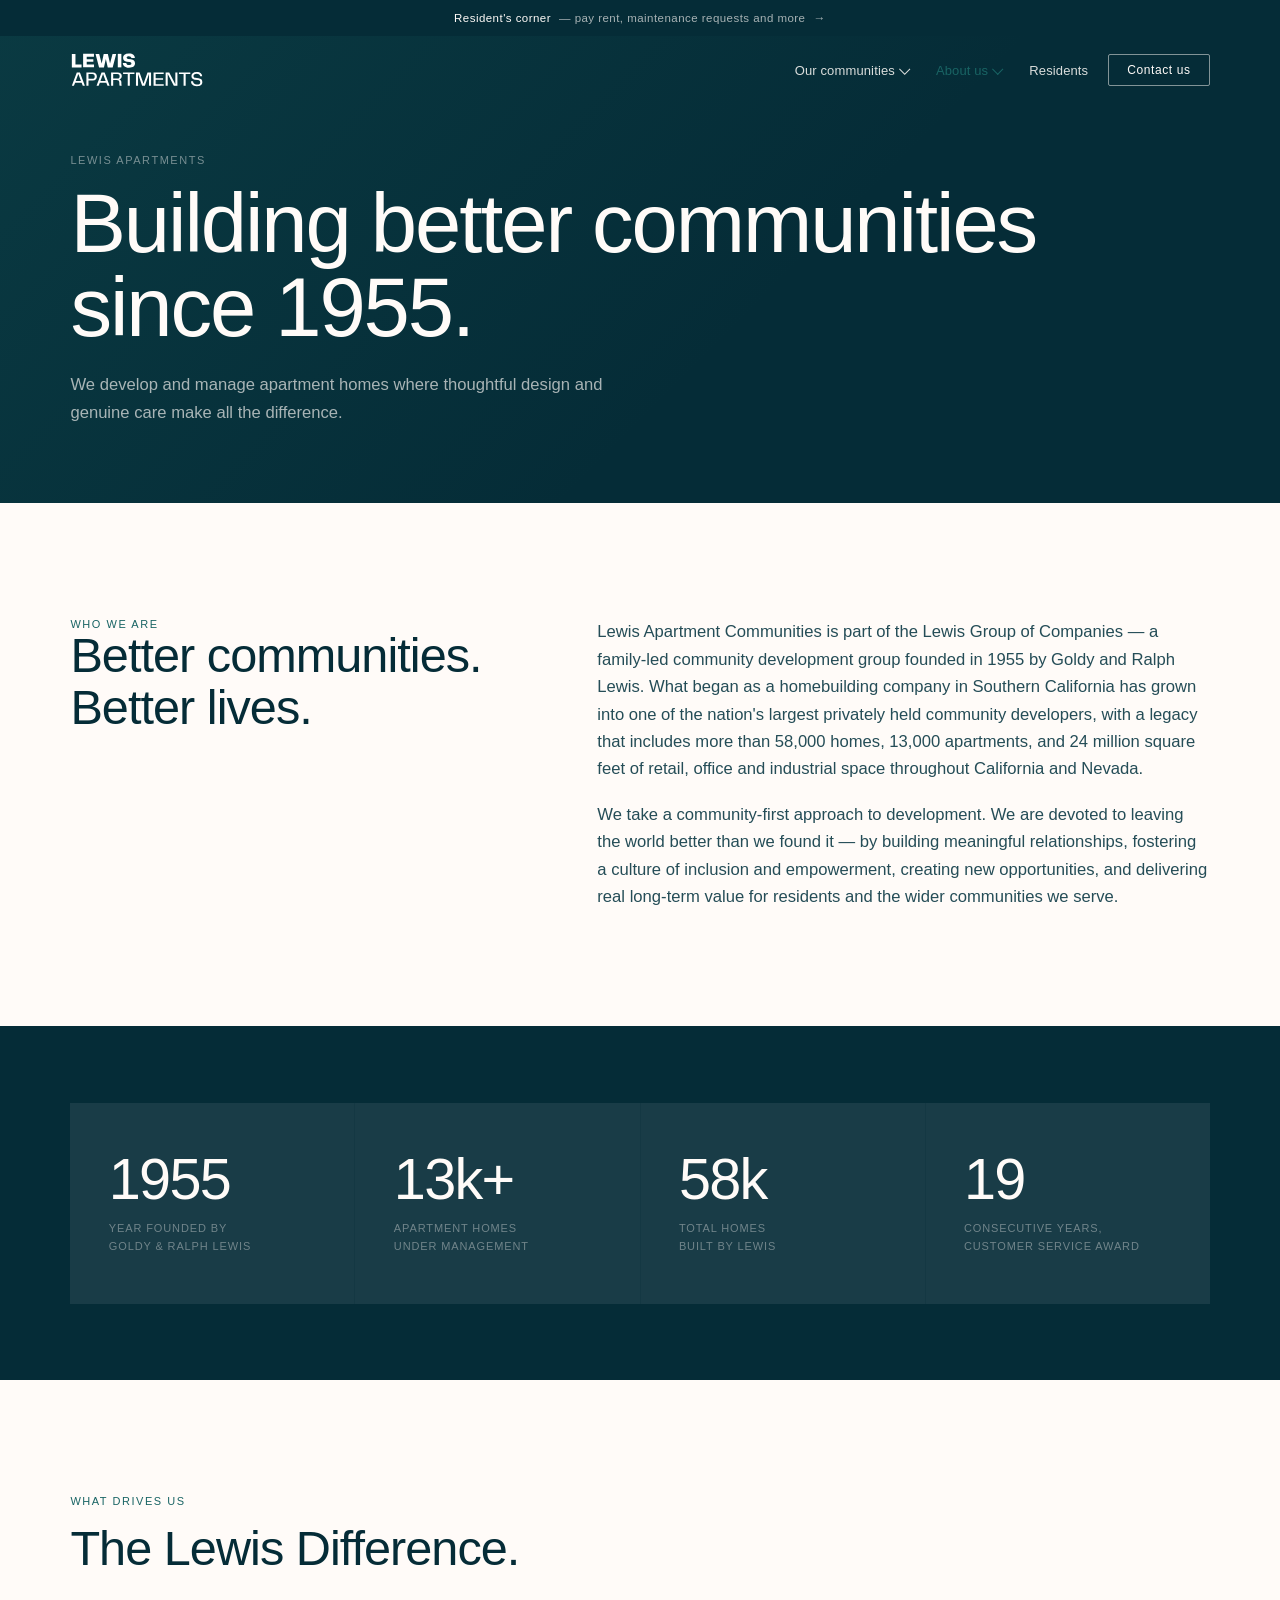
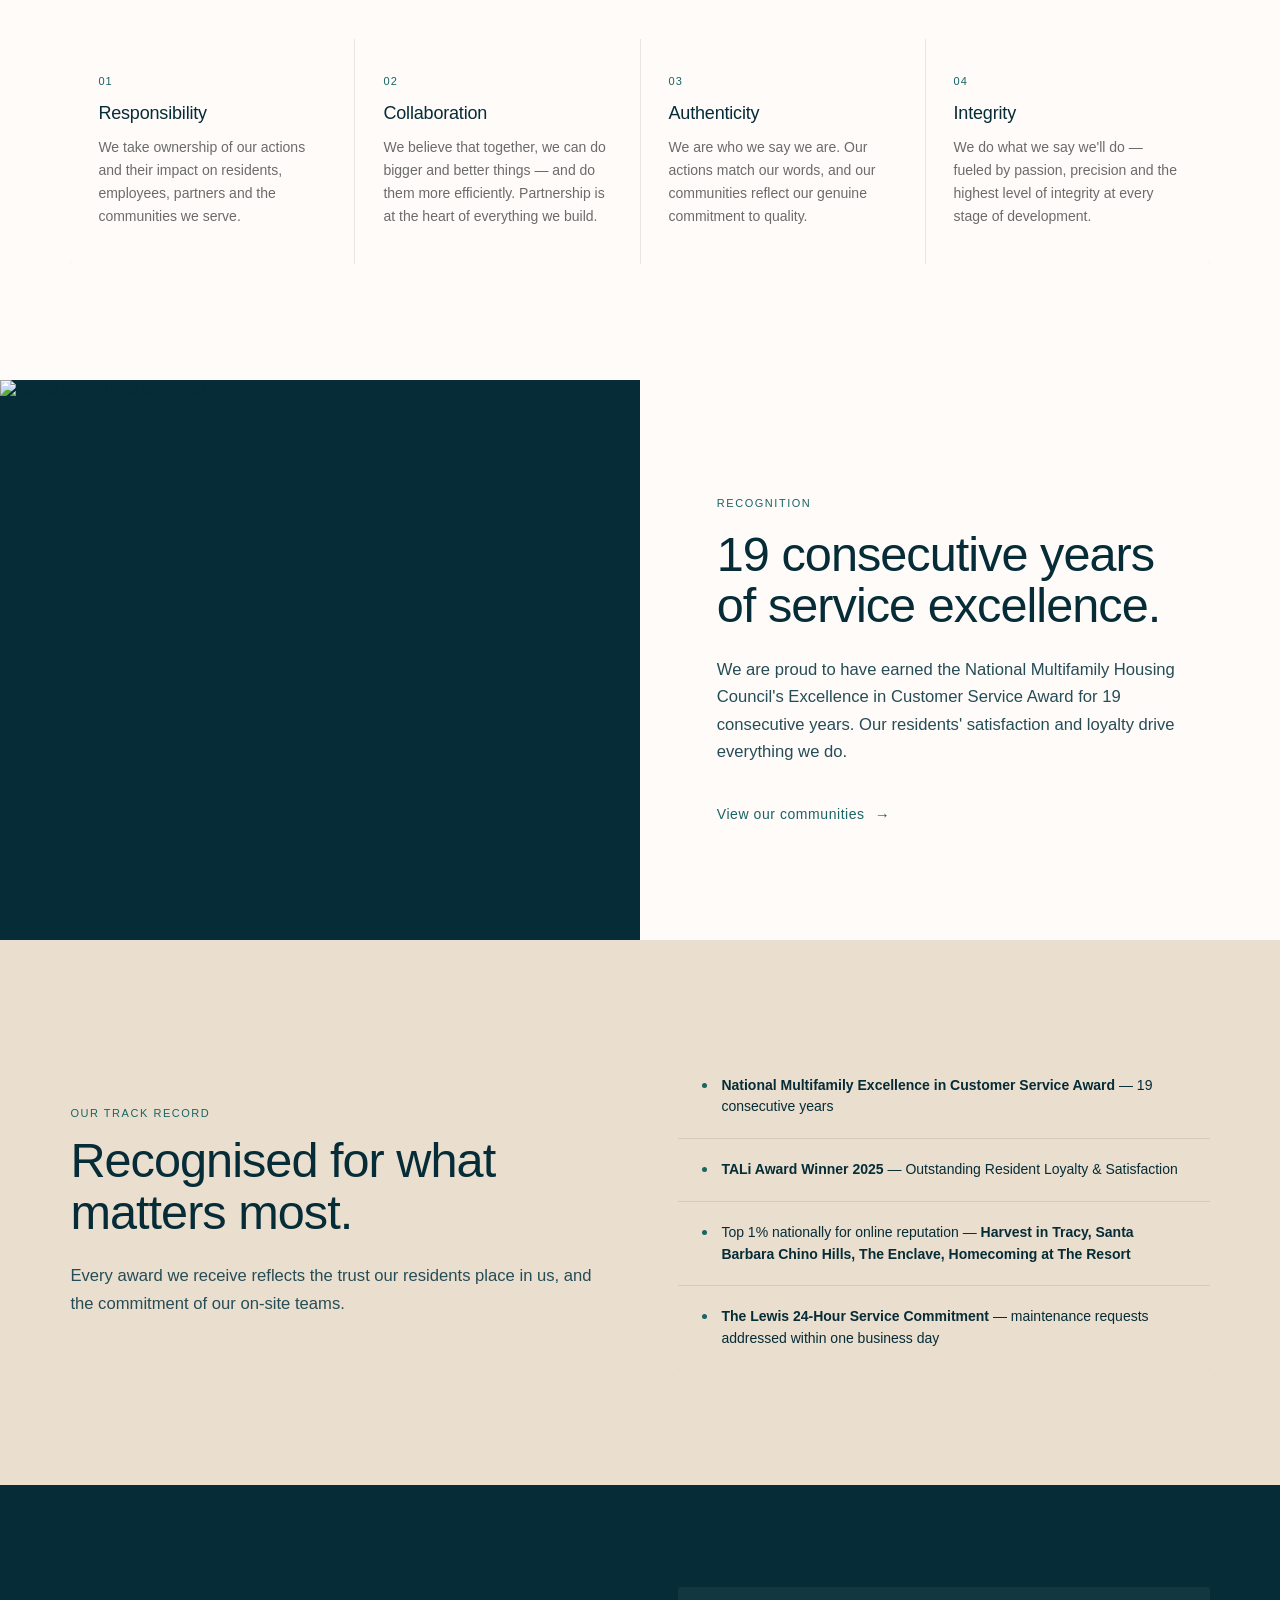
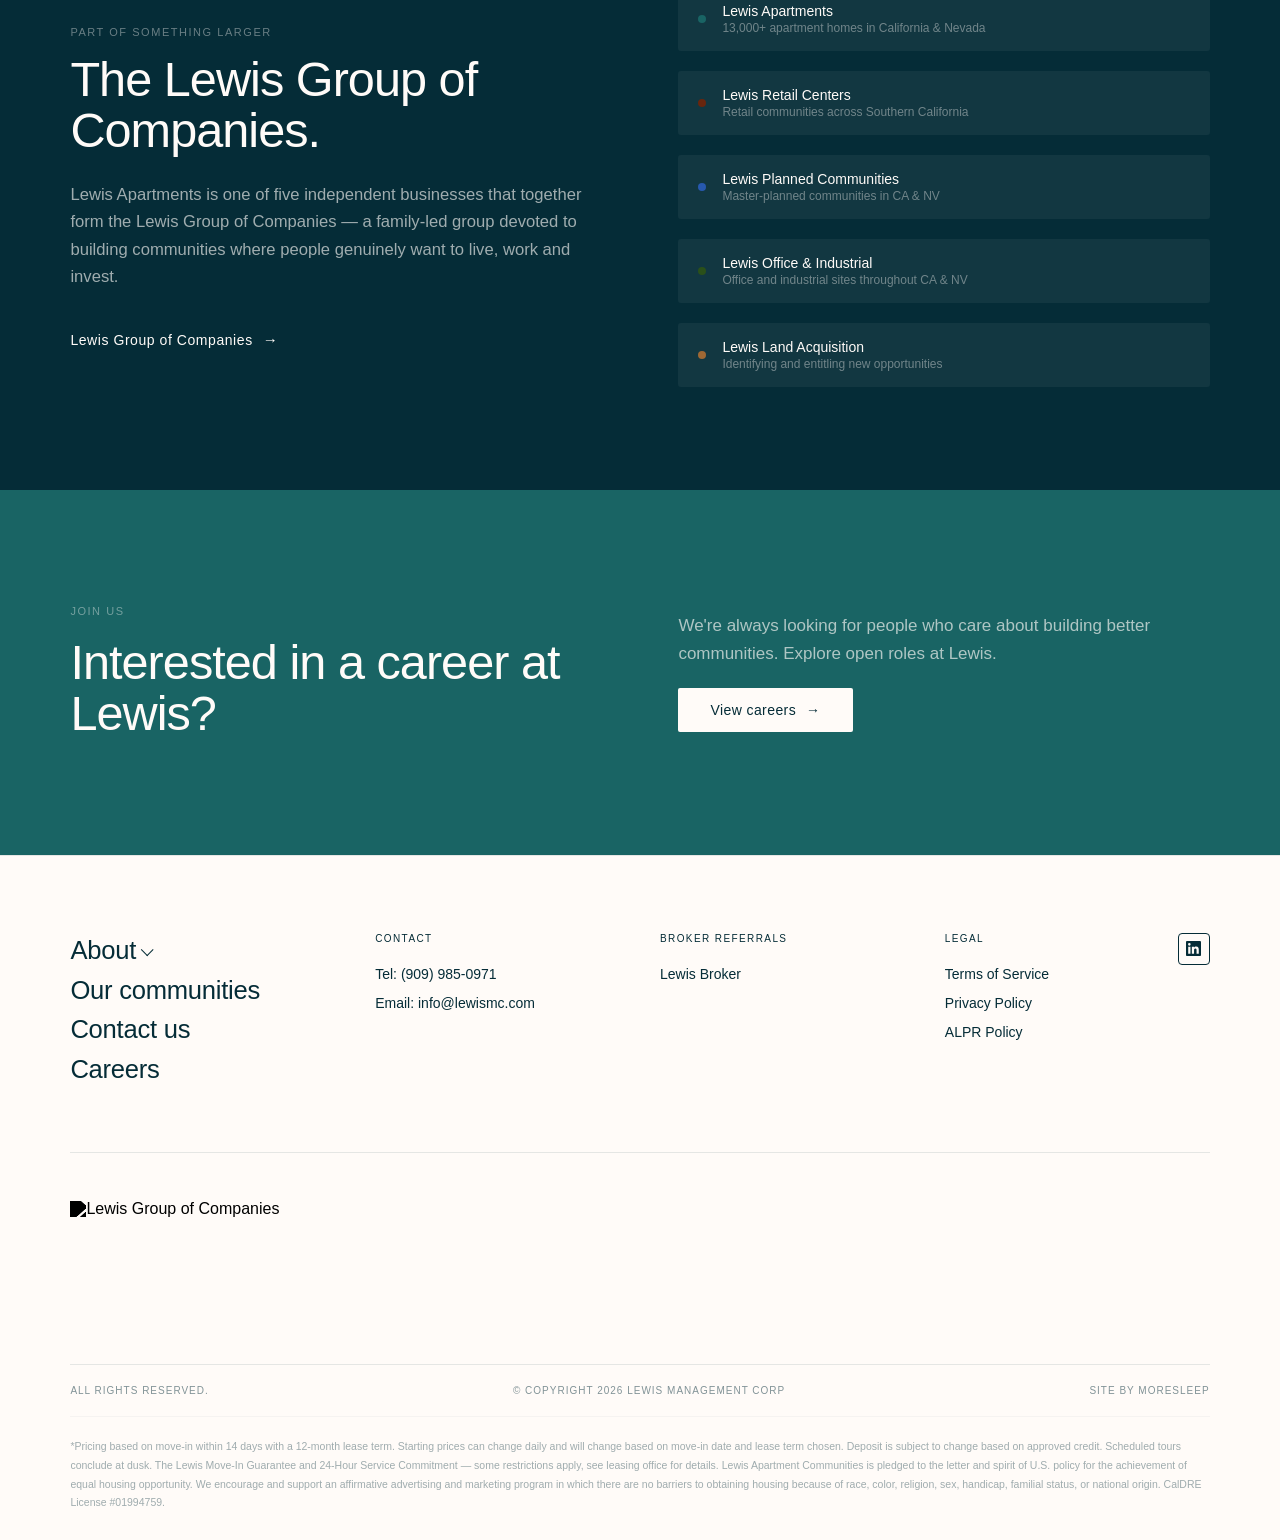
==== about-us/index.html @ ca68e797 "feat: About Us page" ====
<!DOCTYPE html>
<html lang="en" data-root="/">
<head>
<meta charset="UTF-8">
<meta name="viewport" content="width=device-width, initial-scale=1.0">
<title>About Us — Lewis Apartments</title>
<meta name="description" content="Lewis Apartment Communities has been developing and managing high-quality apartment homes since 1955. Learn about our history, values and commitment to residents.">
<link rel="stylesheet" href="/includes/shared.css">
<style>
.page-hero {
  background: var(--blue);
  padding: clamp(100px,12vw,160px) 0 clamp(48px,6vw,80px);
  position: relative; overflow: hidden;
}
.page-hero::after {
  content:''; position:absolute; inset:0;
  background: linear-gradient(135deg, var(--teal) 0%, transparent 60%);
  opacity:.25; pointer-events:none;
}
.page-hero-inner { position:relative; z-index:1; }
.page-hero .t-eyebrow { color:rgba(255,251,248,.45); margin-bottom:16px; }
.page-hero .t-h1 { color:var(--cream); margin-bottom:20px; }
.page-hero .t-body { color:rgba(255,251,248,.65); max-width:560px; }

/* Intro */
.intro-section { background:var(--cream); }
.intro-grid { display:grid; grid-template-columns:5fr 7fr; gap:clamp(48px,7vw,120px); align-items:start; }
.intro-left .t-eyebrow { margin-bottom:16px; }
.intro-left .t-h2 { }
.intro-right .t-body { margin-bottom:32px; }

/* Stats */
.stats-wrap { background:var(--blue); padding:clamp(48px,6vw,80px) 0; }
.stats-grid { display:grid; grid-template-columns:repeat(4,1fr); gap:1px; background:rgba(255,251,248,.06); }
.stat { background:rgba(255,251,248,.02); padding:clamp(28px,4vw,48px) clamp(20px,3vw,40px); }
.stat-n { font-size:clamp(40px,4.5vw,64px); font-weight:500; letter-spacing:-0.03em; color:var(--cream); line-height:1; margin-bottom:12px; }
.stat-l { font-size:11px; font-weight:400; letter-spacing:.08em; text-transform:uppercase; color:rgba(255,251,248,.38); line-height:1.6; }

/* Values */
.values-section { background:var(--cream); }
.values-head .t-eyebrow { margin-bottom:16px; }
.values-head .t-h2 { margin-bottom:clamp(40px,5vw,64px); }
.values-grid { display:grid; grid-template-columns:repeat(4,1fr); gap:1px; background:var(--border); border-radius:3px; overflow:hidden; }
.value-item { background:var(--cream); padding:36px 28px; }
.value-num { font-size:11px; font-weight:500; letter-spacing:.1em; color:var(--teal); margin-bottom:16px; }
.value-name { font-size:18px; font-weight:500; letter-spacing:-.01em; margin-bottom:12px; }
.value-desc { font-size:14px; font-weight:400; color:var(--gray); line-height:1.65; }

/* Split — The Lewis Difference */
.split { display:grid; grid-template-columns:1fr 1fr; min-height:560px; }
.split-img { position:relative; overflow:hidden; background:var(--blue); }
.split-img img { width:100%;height:100%;object-fit:cover; }
.split-content { display:flex; flex-direction:column; justify-content:center; padding:clamp(48px,6vw,100px); }
.split-content .t-eyebrow { margin-bottom:20px; }
.split-content .t-h2 { margin-bottom:24px; }
.split-content .t-body { margin-bottom:40px; }

/* Awards */
.awards-section { background:var(--warm); }
.awards-inner { display:grid; grid-template-columns:1fr 1fr; gap:clamp(40px,6vw,100px); align-items:center; }
.awards-left .t-eyebrow { margin-bottom:16px; }
.awards-left .t-h2 { margin-bottom:24px; }
.award-list { display:flex; flex-direction:column; gap:1px; background:rgba(5,44,55,.1); border-radius:3px; overflow:hidden; }
.award-row { background:var(--warm); padding:20px 24px; display:flex; align-items:flex-start; gap:14px; }
.award-dot { width:5px;height:5px;border-radius:50%;background:var(--teal);flex-shrink:0;margin-top:8px; }
.award-text { font-size:14px;color:var(--blue);line-height:1.55; }
.award-text strong { font-weight:600; }

/* Team / parent */
.parent-section { background:var(--blue); padding:clamp(64px,8vw,120px) 0; }
.parent-inner { display:grid; grid-template-columns:1fr 1fr; gap:clamp(40px,6vw,80px); align-items:center; }
.parent-inner .t-eyebrow { color:rgba(255,251,248,.4); margin-bottom:16px; }
.parent-inner .t-h2 { color:var(--cream); margin-bottom:24px; }
.parent-inner .t-body { color:rgba(255,251,248,.62); margin-bottom:40px; }
.parent-logos { display:flex; flex-direction:column; gap:20px; }
.parent-logo-item { display:flex; align-items:center; gap:16px; padding:16px 20px; background:rgba(255,251,248,.05); border-radius:3px; }
.parent-logo-dot { width:8px;height:8px;border-radius:50%;flex-shrink:0; }
.parent-logo-name { font-size:14px;font-weight:500;color:var(--cream); }
.parent-logo-desc { font-size:12px;color:rgba(255,251,248,.4);margin-top:2px; }

@media(max-width:1024px){
  .intro-grid,.awards-inner,.parent-inner { grid-template-columns:1fr; }
  .split { grid-template-columns:1fr; }
  .split-img { min-height:360px; order:-1; }
  .stats-grid { grid-template-columns:1fr 1fr; }
  .values-grid { grid-template-columns:1fr 1fr; }
}
@media(max-width:640px){
  .values-grid { grid-template-columns:1fr; }
  .stats-grid { grid-template-columns:1fr 1fr; }
}
</style>
</head>
<body>
<div id="nav-include"></div>

<!-- PAGE HERO -->
<section class="page-hero" aria-labelledby="about-h">
  <div class="wrap page-hero-inner">
    <p class="t-eyebrow">Lewis Apartments</p>
    <h1 class="t-h1" id="about-h">Building better communities since 1955.</h1>
    <p class="t-body">We develop and manage apartment homes where thoughtful design and genuine care make all the difference.</p>
  </div>
</section>

<!-- INTRO -->
<section class="section intro-section" aria-labelledby="intro-h">
  <div class="wrap">
    <div class="intro-grid">
      <div>
        <p class="t-eyebrow">Who we are</p>
        <h2 class="t-h2" id="intro-h">Better communities.<br>Better lives.</h2>
      </div>
      <div>
        <p class="t-body">Lewis Apartment Communities is part of the Lewis Group of Companies — a family-led community development group founded in 1955 by Goldy and Ralph Lewis. What began as a homebuilding company in Southern California has grown into one of the nation's largest privately held community developers, with a legacy that includes more than 58,000 homes, 13,000 apartments, and 24 million square feet of retail, office and industrial space throughout California and Nevada.</p>
        <br>
        <p class="t-body">We take a community-first approach to development. We are devoted to leaving the world better than we found it — by building meaningful relationships, fostering a culture of inclusion and empowerment, creating new opportunities, and delivering real long-term value for residents and the wider communities we serve.</p>
      </div>
    </div>
  </div>
</section>

<!-- STATS -->
<div class="stats-wrap" aria-label="Lewis by the numbers">
  <div class="wrap">
    <div class="stats-grid">
      <div class="stat"><div class="stat-n">1955</div><div class="stat-l">Year founded by<br>Goldy &amp; Ralph Lewis</div></div>
      <div class="stat"><div class="stat-n">13k+</div><div class="stat-l">Apartment homes<br>under management</div></div>
      <div class="stat"><div class="stat-n">58k</div><div class="stat-l">Total homes<br>built by Lewis</div></div>
      <div class="stat"><div class="stat-n">19</div><div class="stat-l">Consecutive years,<br>Customer Service Award</div></div>
    </div>
  </div>
</div>

<!-- VALUES -->
<section class="section values-section" aria-labelledby="values-h">
  <div class="wrap">
    <div class="values-head">
      <p class="t-eyebrow">What drives us</p>
      <h2 class="t-h2" id="values-h">The Lewis Difference.</h2>
    </div>
    <div class="values-grid">
      <div class="value-item">
        <div class="value-num">01</div>
        <div class="value-name">Responsibility</div>
        <div class="value-desc">We take ownership of our actions and their impact on residents, employees, partners and the communities we serve.</div>
      </div>
      <div class="value-item">
        <div class="value-num">02</div>
        <div class="value-name">Collaboration</div>
        <div class="value-desc">We believe that together, we can do bigger and better things — and do them more efficiently. Partnership is at the heart of everything we build.</div>
      </div>
      <div class="value-item">
        <div class="value-num">03</div>
        <div class="value-name">Authenticity</div>
        <div class="value-desc">We are who we say we are. Our actions match our words, and our communities reflect our genuine commitment to quality.</div>
      </div>
      <div class="value-item">
        <div class="value-num">04</div>
        <div class="value-name">Integrity</div>
        <div class="value-desc">We do what we say we'll do — fueled by passion, precision and the highest level of integrity at every stage of development.</div>
      </div>
    </div>
  </div>
</section>

<!-- SPLIT — Recognition -->
<section class="split" aria-labelledby="recog-h">
  <div class="split-img">
    <img src="https://lewisgroupofcompanies.com/wp-content/uploads/2023/08/Lewis_Jamboree_EntryGate_0114-11x8_edit-1-2048x1365.jpg"
         alt="Lewis community entrance" loading="lazy">
  </div>
  <div class="split-content" style="background:var(--cream);">
    <p class="t-eyebrow">Recognition</p>
    <h2 class="t-h2" id="recog-h">19 consecutive years of service excellence.</h2>
    <p class="t-body">We are proud to have earned the National Multifamily Housing Council's Excellence in Customer Service Award for 19 consecutive years. Our residents' satisfaction and loyalty drive everything we do.</p>
    <a href="/our-communities/" class="cta-link cta-link-teal">View our communities</a>
  </div>
</section>

<!-- AWARDS -->
<section class="section awards-section" aria-labelledby="awards-h">
  <div class="wrap">
    <div class="awards-inner">
      <div class="awards-left">
        <p class="t-eyebrow">Our track record</p>
        <h2 class="t-h2" id="awards-h">Recognised for what matters most.</h2>
        <p class="t-body">Every award we receive reflects the trust our residents place in us, and the commitment of our on-site teams.</p>
      </div>
      <div class="award-list">
        <div class="award-row"><span class="award-dot"></span><span class="award-text"><strong>National Multifamily Excellence in Customer Service Award</strong> — 19 consecutive years</span></div>
        <div class="award-row"><span class="award-dot"></span><span class="award-text"><strong>TALi Award Winner 2025</strong> — Outstanding Resident Loyalty &amp; Satisfaction</span></div>
        <div class="award-row"><span class="award-dot"></span><span class="award-text">Top 1% nationally for online reputation — <strong>Harvest in Tracy, Santa Barbara Chino Hills, The Enclave, Homecoming at The Resort</strong></span></div>
        <div class="award-row"><span class="award-dot"></span><span class="award-text"><strong>The Lewis 24-Hour Service Commitment</strong> — maintenance requests addressed within one business day</span></div>
      </div>
    </div>
  </div>
</section>

<!-- PARENT COMPANY -->
<section class="parent-section" aria-labelledby="parent-h">
  <div class="wrap">
    <div class="parent-inner">
      <div>
        <p class="t-eyebrow">Part of something larger</p>
        <h2 class="t-h2" id="parent-h">The Lewis Group of Companies.</h2>
        <p class="t-body">Lewis Apartments is one of five independent businesses that together form the Lewis Group of Companies — a family-led group devoted to building communities where people genuinely want to live, work and invest.</p>
        <a href="https://lewisgroupofcompanies.com" target="_blank" rel="noopener" class="cta-link cta-link-cream">Lewis Group of Companies</a>
      </div>
      <div class="parent-logos">
        <div class="parent-logo-item">
          <div class="parent-logo-dot" style="background:#196464;"></div>
          <div><div class="parent-logo-name">Lewis Apartments</div><div class="parent-logo-desc">13,000+ apartment homes in California &amp; Nevada</div></div>
        </div>
        <div class="parent-logo-item">
          <div class="parent-logo-dot" style="background:#68260E;"></div>
          <div><div class="parent-logo-name">Lewis Retail Centers</div><div class="parent-logo-desc">Retail communities across Southern California</div></div>
        </div>
        <div class="parent-logo-item">
          <div class="parent-logo-dot" style="background:#2759AE;"></div>
          <div><div class="parent-logo-name">Lewis Planned Communities</div><div class="parent-logo-desc">Master-planned communities in CA &amp; NV</div></div>
        </div>
        <div class="parent-logo-item">
          <div class="parent-logo-dot" style="background:#2A501A;"></div>
          <div><div class="parent-logo-name">Lewis Office &amp; Industrial</div><div class="parent-logo-desc">Office and industrial sites throughout CA &amp; NV</div></div>
        </div>
        <div class="parent-logo-item">
          <div class="parent-logo-dot" style="background:#9E6834;"></div>
          <div><div class="parent-logo-name">Lewis Land Acquisition</div><div class="parent-logo-desc">Identifying and entitling new opportunities</div></div>
        </div>
      </div>
    </div>
  </div>
</section>

<!-- CTA -->
<section class="section" style="background:var(--teal);">
  <div class="wrap">
    <div style="display:grid;grid-template-columns:1fr 1fr;gap:clamp(40px,6vw,96px);align-items:center;">
      <div>
        <p class="t-eyebrow" style="color:rgba(255,251,248,.4);margin-bottom:20px;">Join us</p>
        <h2 class="t-h2" style="color:var(--cream);">Interested in a career at Lewis?</h2>
      </div>
      <div style="display:flex;flex-direction:column;align-items:flex-start;gap:20px;">
        <p style="font-size:17px;font-weight:400;color:rgba(255,251,248,.65);line-height:1.65;">We're always looking for people who care about building better communities. Explore open roles at Lewis.</p>
        <a href="https://lewiscareers.com" target="_blank" rel="noopener" class="btn btn-cream">View careers</a>
      </div>
    </div>
  </div>
</section>

<div id="footer-include"></div>
<script src="/js/includes.js"></script>
</body>
</html>
---- includes/shared.css ----
/* ─── FONTS — self-hosted Haffer SQ ──────────────────── */
@font-face {
  font-family: 'Haffer SQ';
  src: url('./fonts/HafferSQ-Regular.woff2') format('woff2');
  font-weight: 400;
  font-style: normal;
  font-display: swap;
}
@font-face {
  font-family: 'Haffer SQ';
  src: url('./fonts/HafferSQ-Medium.woff2') format('woff2');
  font-weight: 500;
  font-style: normal;
  font-display: swap;
}
@font-face {
  font-family: 'Haffer SQ';
  src: url('./fonts/HafferSQ-SemiBold.woff2') format('woff2');
  font-weight: 600;
  font-style: normal;
  font-display: swap;
}

/* ─── TOKENS ──────────────────────────────────────────── */
:root {
  --cream:    #FFFBF8;
  --blue:     #052C37;
  --teal:     #196464;
  --teal-mid: #254D57;
  --warm:     #EADECE;
  --gray:     #6B6B6B;
  --border:   rgba(5,44,55,0.1);
  --ff:       'Haffer SQ', sans-serif;
  --max:      1280px;
  --pad:      clamp(28px, 5.5vw, 88px);
}

/* ─── RESET ───────────────────────────────────────────── */
*, *::before, *::after { box-sizing: border-box; margin: 0; padding: 0; }
html { scroll-behavior: smooth; }
body {
  font-family: var(--ff);
  background: var(--cream);
  color: var(--blue);
  -webkit-font-smoothing: antialiased;
  text-rendering: optimizeLegibility;
}
img { display: block; max-width: 100%; }
a { text-decoration: none; color: inherit; }
button { font-family: var(--ff); cursor: pointer; border: none; background: none; }

/* ─── TYPE SCALE ──────────────────────────────────────── */
.t-eyebrow {
  font-size: 11px;
  font-weight: 500;
  letter-spacing: .14em;
  text-transform: uppercase;
  color: var(--teal);
}
.t-eyebrow-cream { color: rgba(255,251,248,.45); }

.t-h1 {
  font-size: clamp(44px, 6.5vw, 92px);
  font-weight: 500;
  line-height: 1.02;
  letter-spacing: -0.025em;
}
.t-h2 {
  font-size: clamp(30px, 3.8vw, 56px);
  font-weight: 500;
  line-height: 1.06;
  letter-spacing: -0.02em;
}
.t-h3 {
  font-size: clamp(18px, 1.8vw, 26px);
  font-weight: 500;
  line-height: 1.18;
  letter-spacing: -0.01em;
}
.t-body {
  font-size: clamp(16px, 1.3vw, 19px);
  font-weight: 400;
  line-height: 1.65;
  color: var(--teal-mid);
}
.t-body-sm {
  font-size: 14px;
  font-weight: 400;
  line-height: 1.6;
  color: var(--gray);
}

/* ─── LAYOUT ──────────────────────────────────────────── */
.wrap { max-width: var(--max); margin: 0 auto; padding: 0 var(--pad); }
.section { padding: clamp(72px, 9vw, 140px) 0; }

/* ─── CTAs ────────────────────────────────────────────── */
.cta-link {
  display: inline-flex;
  align-items: center;
  gap: 10px;
  font-size: 14px;
  font-weight: 500;
  letter-spacing: .04em;
  transition: gap .2s;
}
.cta-link::after { content: '→'; font-size: 15px; }
.cta-link:hover { gap: 16px; }
.cta-link-dark  { color: var(--blue); }
.cta-link-teal  { color: var(--teal); }
.cta-link-cream { color: var(--cream); }

.btn {
  display: inline-flex;
  align-items: center;
  gap: 10px;
  padding: 14px 32px;
  font-family: var(--ff);
  font-size: 14px;
  font-weight: 500;
  letter-spacing: .03em;
  border-radius: 2px;
  transition: background .18s, color .18s;
}
.btn::after { content: '→'; }
.btn-cream { background: var(--cream); color: var(--blue); }
.btn-cream:hover { background: var(--warm); }
.btn-outline-cream { border: 1px solid rgba(255,251,248,.4); color: var(--cream); background: transparent; }
.btn-outline-cream:hover { background: rgba(255,251,248,.1); }

/* ─── ANNOUNCEMENT BAR ───────────────────────────────── */
.announce-bar {
  position: fixed;
  top: 0; left: 0; right: 0;
  z-index: 201;
  background: var(--blue);
  height: 36px;
  display: flex;
  align-items: center;
  justify-content: center;
  transition: transform .3s;
}
.announce-bar.hidden { transform: translateY(-36px); }
.announce-bar a {
  font-size: 11.5px;
  font-weight: 400;
  letter-spacing: .04em;
  color: rgba(255,251,248,.65);
  display: flex;
  align-items: center;
  gap: 8px;
  transition: color .2s;
}
.announce-bar a span { color: var(--cream); font-weight: 500; }
.announce-bar a:hover { color: var(--cream); }
.announce-bar a::after { content: '→'; font-size: 12px; }

/* ─── NAV ─────────────────────────────────────────────── */
.nav {
  position: fixed;
  top: 36px; left: 0; right: 0;
  z-index: 200;
  transition: background .3s, border-color .3s, box-shadow .3s, top .3s;
  border-bottom: 1px solid transparent;
}
.nav.bar-hidden { top: 0; }
.nav.scrolled {
  background: var(--cream);
  border-color: var(--border);
  box-shadow: 0 2px 24px rgba(5,44,55,.06);
}
.nav-inner {
  display: flex;
  align-items: center;
  justify-content: space-between;
  height: 68px;
  max-width: var(--max);
  margin: 0 auto;
  padding: 0 var(--pad);
}

/* Logo */
.logo { display: block; line-height: 0; flex-shrink: 0; }
.logo-img {
  height: 36px;
  width: auto;
  display: block;
  filter: brightness(0) invert(1);
  transition: filter .3s;
}
.nav.scrolled .logo-img {
  filter: brightness(0) saturate(100%) invert(10%) sepia(40%) saturate(900%) hue-rotate(155deg) brightness(85%);
}

/* Nav links container */
.nav-links {
  display: flex;
  align-items: center;
  gap: 0;
  list-style: none;
  height: 68px;
  margin: 0; padding: 0;
}
.nav-links > li {
  position: relative;
  height: 100%;
  display: flex;
  align-items: center;
}
.nav-links > li > a,
.nav-links > li > button {
  font-family: var(--ff);
  font-size: 13px;
  font-weight: 400;
  letter-spacing: .01em;
  color: rgba(255,251,248,.85);
  padding: 0 14px;
  height: 100%;
  display: flex;
  align-items: center;
  gap: 5px;
  background: none;
  border: none;
  cursor: pointer;
  white-space: nowrap;
  transition: color .2s;
}
.nav-links > li > a:hover,
.nav-links > li > button:hover { color: var(--cream); }
.nav.scrolled .nav-links > li > a,
.nav.scrolled .nav-links > li > button { color: var(--blue); }
.nav.scrolled .nav-links > li > a:hover,
.nav.scrolled .nav-links > li > button:hover { color: var(--teal); }

/* Dropdown chevron */
.chev {
  display: inline-block;
  width: 8px; height: 8px;
  border-right: 1.5px solid currentColor;
  border-bottom: 1.5px solid currentColor;
  transform: rotate(45deg) translateY(-1px);
  transition: transform .2s;
  flex-shrink: 0;
}
.nav-links > li:hover .chev { transform: rotate(-135deg) translateY(2px); }

/* CTA pill button */
.nav-cta {
  font-size: 12px !important;
  font-weight: 500 !important;
  letter-spacing: .05em !important;
  color: var(--cream) !important;
  border: 1px solid rgba(255,251,248,.5) !important;
  border-radius: 2px !important;
  padding: 8px 18px !important;
  height: auto !important;
  margin-left: 6px;
}
.nav-cta:hover { background: rgba(255,251,248,.1) !important; border-color: var(--cream) !important; }
.nav.scrolled .nav-cta { color: var(--blue) !important; border-color: rgba(5,44,55,.5) !important; }
.nav.scrolled .nav-cta:hover { background: var(--blue) !important; color: var(--cream) !important; border-color: var(--blue) !important; }

/* Dropdown panel */
.nav-drop {
  position: absolute;
  top: 100%; left: 0;
  min-width: 240px;
  background: var(--cream);
  border: 1px solid var(--border);
  border-top: 2px solid var(--teal);
  box-shadow: 0 8px 32px rgba(5,44,55,.12);
  opacity: 0;
  visibility: hidden;
  transform: translateY(-4px);
  transition: opacity .18s, transform .18s, visibility .18s;
  z-index: 300;
}
.nav-links > li:hover .nav-drop { opacity: 1; visibility: visible; transform: translateY(0); }
.nav-drop a {
  display: flex;
  align-items: center;
  gap: 14px;
  padding: 13px 18px;
  font-size: 13px;
  font-weight: 400;
  color: var(--blue);
  border-bottom: 1px solid var(--border);
  width: 100%;
  height: auto;
  transition: background .15s, color .15s;
}
.nav-drop a:last-child { border-bottom: none; }
.nav-drop a:hover { background: var(--teal-light); color: var(--teal); }
.nav-drop-img {
  width: 52px; height: 36px;
  object-fit: cover;
  border-radius: 2px;
  flex-shrink: 0;
  background: var(--warm);
}
.nav-drop-label { font-weight: 500; line-height: 1.3; }
.nav-drop-label small { display: block; font-size: 11px; font-weight: 400; color: var(--gray); margin-top: 1px; }

/* Hamburger */
.nav-ham {
  display: none;
  flex-direction: column;
  gap: 5px;
  cursor: pointer;
  padding: 4px;
  background: none;
  border: none;
}
.nav-ham span {
  display: block;
  width: 22px; height: 1.5px;
  background: rgba(255,251,248,.9);
  transition: background .3s, transform .3s, opacity .3s;
}
.nav.scrolled .nav-ham span { background: var(--blue); }
.nav-ham.open span:nth-child(1) { transform: translateY(6.5px) rotate(45deg); }
.nav-ham.open span:nth-child(2) { opacity: 0; }
.nav-ham.open span:nth-child(3) { transform: translateY(-6.5px) rotate(-45deg); }

/* Mobile fullscreen menu */
.nav-mob {
  display: none;
  position: fixed;
  inset: 0;
  background: var(--blue);
  z-index: 198;
  padding: 110px var(--pad) 48px;
  overflow-y: auto;
  transform: translateX(100%);
  transition: transform .3s ease;
}
.nav-mob.open { display: block; transform: translateX(0); }
.nav-mob a {
  display: block;
  font-size: clamp(20px, 4vw, 30px);
  font-weight: 500;
  color: var(--cream);
  padding: 14px 0;
  border-bottom: 1px solid rgba(255,251,248,.1);
  transition: color .15s;
  width: 100%; height: auto;
}
.nav-mob a:hover { color: rgba(255,251,248,.55); }
.nav-mob .mob-sub {
  font-size: 14px;
  font-weight: 400;
  color: rgba(255,251,248,.38);
  padding: 10px 0 10px 14px;
  border-bottom: 1px solid rgba(255,251,248,.06);
}
.nav-mob .mob-sub:hover { color: rgba(255,251,248,.7); }

/* ─── HERO ────────────────────────────────────────────── */
.hero {
  position: relative;
  height: 100svh;
  min-height: 640px;
  overflow: hidden;
  display: flex;
  align-items: flex-end;
  padding-top: 104px;
}
.hero-bg {
  position: absolute;
  inset: 0;
  background: var(--blue);
}
.hero-bg img,
.hero-bg video {
  width: 100%; height: 100%;
  object-fit: cover;
  object-position: center 40%;
  opacity: .72;
}
.hero-bg::after {
  content: '';
  position: absolute;
  inset: 0;
  background:
    linear-gradient(to top,  rgba(5,44,55,.80) 0%, rgba(5,44,55,.15) 55%, transparent 100%),
    linear-gradient(to right, rgba(5,44,55,.35) 0%, transparent 65%);
}
.hero-content {
  position: relative;
  z-index: 2;
  width: 100%;
  max-width: var(--max);
  margin: 0 auto;
  padding: 0 var(--pad) clamp(56px, 7vw, 96px);
}
.hero-content .t-eyebrow { margin-bottom: 24px; }
.hero-content .t-h1 { color: var(--cream); max-width: 720px; margin-bottom: 28px; }
.hero-content .t-body { color: rgba(255,251,248,.72); max-width: 500px; margin-bottom: 44px; }
.hero-actions { display: flex; align-items: center; gap: 28px; flex-wrap: wrap; }

/* ─── MISSION ─────────────────────────────────────────── */
.mission-inner {
  display: grid;
  grid-template-columns: 5fr 7fr;
  gap: clamp(48px, 7vw, 120px);
  align-items: start;
}
.mission-left .t-eyebrow { margin-bottom: 20px; }
.mission-right .t-body   { margin-bottom: 40px; }

/* ─── SPLIT SECTIONS ──────────────────────────────────── */
.split {
  display: grid;
  grid-template-columns: 1fr 1fr;
  min-height: 620px;
}
.split-img {
  position: relative;
  overflow: hidden;
  background: var(--blue);
}
.split-img img {
  width: 100%; height: 100%;
  object-fit: cover;
  object-position: center;
  transition: transform .7s ease;
}
.split:hover .split-img img { transform: scale(1.04); }
.split-content {
  display: flex;
  flex-direction: column;
  justify-content: center;
  padding: clamp(48px, 6vw, 100px);
}
.split-content .t-eyebrow { margin-bottom: 20px; }
.split-content .t-h2      { margin-bottom: 24px; }
.split-content .t-body    { margin-bottom: 44px; }

.bg-cream  { background: var(--cream); }
.bg-blue   { background: var(--blue); }
.bg-teal   { background: var(--teal); }
.bg-warm   { background: var(--warm); }

.bg-blue .t-h2  { color: var(--cream); }
.bg-blue .t-body { color: rgba(255,251,248,.62); }
.bg-teal .t-h2  { color: var(--cream); }
.bg-teal .t-body { color: rgba(255,251,248,.7); }

/* ─── STATS ───────────────────────────────────────────── */
.stats-wrap {
  background: var(--blue);
  padding: clamp(48px, 6vw, 80px) 0;
}
.stats-grid {
  display: grid;
  grid-template-columns: repeat(4, 1fr);
  gap: 1px;
  background: rgba(255,251,248,.06);
}
.stat {
  background: rgba(255,251,248,.02);
  padding: clamp(28px, 4vw, 48px) clamp(24px, 3vw, 44px);
}
.stat-n {
  font-size: clamp(40px, 4.5vw, 64px);
  font-weight: 500;
  letter-spacing: -0.03em;
  color: var(--cream);
  line-height: 1;
  margin-bottom: 12px;
}
.stat-l {
  font-size: 11px;
  font-weight: 400;
  letter-spacing: .08em;
  text-transform: uppercase;
  color: rgba(255,251,248,.38);
  line-height: 1.6;
}

/* ─── COMMUNITIES ─────────────────────────────────────── */
.section-head {
  display: flex;
  align-items: flex-end;
  justify-content: space-between;
  margin-bottom: clamp(36px, 5vw, 60px);
  gap: 24px;
}
.section-head .t-eyebrow { margin-bottom: 12px; }

.tabs {
  display: flex;
  border-bottom: 1px solid var(--border);
  margin-bottom: 2px;
}
.tab {
  font-family: var(--ff);
  font-size: 13px;
  font-weight: 500;
  letter-spacing: .02em;
  padding: 12px 0;
  margin-right: 32px;
  margin-bottom: -1px;
  color: var(--gray);
  cursor: pointer;
  border-bottom: 1.5px solid transparent;
  transition: color .15s, border-color .15s;
  background: none;
}
.tab.active { color: var(--blue); border-color: var(--blue); }
.tab:hover  { color: var(--blue); }

.tab-panel { display: none; }
.tab-panel.active {
  display: grid;
  grid-template-columns: repeat(3, 1fr);
  gap: 1px;
  background: var(--border);
}

/* Community card */
.c-card {
  display: block;
  background: var(--cream);
  transition: background .18s;
}
.c-card:hover { background: #F5F0EB; }
.c-img {
  aspect-ratio: 3/2;
  overflow: hidden;
  position: relative;
  background: var(--teal-mid);
}
.c-img img {
  width: 100%; height: 100%;
  object-fit: cover;
  transition: transform .5s ease;
}
.c-card:hover .c-img img { transform: scale(1.05); }
.c-body { padding: 20px 22px 26px; }
.c-region {
  font-size: 10px;
  font-weight: 500;
  letter-spacing: .12em;
  text-transform: uppercase;
  color: var(--teal);
  margin-bottom: 5px;
}
.c-name {
  font-size: 16px;
  font-weight: 500;
  letter-spacing: -.01em;
  color: var(--blue);
  margin-bottom: 5px;
  line-height: 1.25;
}
.c-address {
  font-size: 12.5px;
  font-weight: 400;
  color: var(--gray);
  margin-bottom: 14px;
}
.c-foot {
  display: flex;
  align-items: center;
  justify-content: space-between;
}
.c-phone { font-size: 12px; color: var(--gray); }
.c-arrow {
  font-size: 15px;
  color: var(--teal);
  opacity: 0;
  transform: translateX(-4px);
  transition: opacity .18s, transform .18s;
}
.c-card:hover .c-arrow { opacity: 1; transform: translateX(0); }

/* ─── AWARDS STRIP ────────────────────────────────────── */
.awards-grid {
  display: grid;
  grid-template-columns: 1fr 1fr;
  gap: clamp(40px, 7vw, 112px);
  align-items: center;
}
.awards-left .t-eyebrow { margin-bottom: 20px; }
.awards-left .t-h2      { margin-bottom: 24px; }
.awards-right {
  display: flex;
  flex-direction: column;
  gap: 1px;
  background: rgba(5,44,55,.1);
  border-radius: 3px;
  overflow: hidden;
}
.award-row {
  background: var(--warm);
  padding: 22px 26px;
  display: flex;
  gap: 14px;
  align-items: flex-start;
}
.award-dot {
  width: 5px; height: 5px;
  border-radius: 50%;
  background: var(--teal);
  flex-shrink: 0;
  margin-top: 8px;
}
.award-text {
  font-size: 13.5px;
  font-weight: 400;
  color: var(--blue);
  line-height: 1.55;
}
.award-text strong { font-weight: 600; }

/* ─── LOCATIONS ───────────────────────────────────────── */
.loc-grid {
  display: grid;
  grid-template-columns: repeat(4, 1fr);
  gap: 1px;
  background: var(--border);
  border-radius: 3px;
  overflow: hidden;
  margin-top: 48px;
}
.loc {
  display: block;
  background: var(--cream);
  padding: 32px 26px;
  position: relative;
  transition: background .18s;
}
.loc:hover { background: #EAF2F2; }
.loc-region {
  font-size: 9.5px;
  font-weight: 500;
  letter-spacing: .12em;
  text-transform: uppercase;
  color: var(--gray);
  margin-bottom: 8px;
}
.loc-name {
  font-size: 20px;
  font-weight: 500;
  letter-spacing: -.01em;
  margin-bottom: 10px;
}
.loc-detail { font-size: 13px; font-weight: 400; color: var(--gray); line-height: 1.5; }
.loc-arrow {
  position: absolute;
  top: 32px; right: 26px;
  font-size: 16px;
  color: var(--teal);
  opacity: 0;
  transform: translateX(-6px);
  transition: opacity .18s, transform .18s;
}
.loc:hover .loc-arrow { opacity: 1; transform: translateX(0); }

/* ─── CTA SECTION ─────────────────────────────────────── */
.cta-inner {
  display: grid;
  grid-template-columns: 1fr 1fr;
  gap: clamp(40px, 6vw, 96px);
  align-items: center;
}
.cta-inner .t-eyebrow { margin-bottom: 20px; }
.cta-inner .t-h2 { color: var(--cream); }
.cta-right {
  display: flex;
  flex-direction: column;
  align-items: flex-start;
  gap: 20px;
}
.cta-body {
  font-size: 17px;
  font-weight: 400;
  line-height: 1.65;
  color: rgba(255,251,248,.62);
}

/* ─── FOOTER — lewisgroupofcompanies.com ──────────────── */
footer {
  background: var(--cream);
  border-top: 1px solid var(--border);
}

/* Main grid: nav column left, 3 info columns right */
.f-main {
  display: grid;
  grid-template-columns: 1fr 1fr 1fr 1fr;
  gap: 0;
  padding: clamp(48px, 6vw, 80px) 0 clamp(40px, 5vw, 64px);
  border-bottom: 1px solid var(--border);
}

/* Left column — large stacked nav links */
.f-nav-col {
  padding-right: 40px;
}
.f-nav-col ul {
  list-style: none;
  display: flex;
  flex-direction: column;
  gap: 4px;
}
.f-nav-col a {
  font-size: clamp(18px, 2vw, 26px);
  font-weight: 500;
  color: var(--blue);
  line-height: 1.4;
  letter-spacing: -0.01em;
  transition: color .15s;
  display: flex;
  align-items: center;
  gap: 6px;
}
.f-nav-col a:hover { color: var(--teal); }
.f-nav-col .f-chev {
  display: inline-block;
  width: 9px; height: 9px;
  border-right: 1.5px solid currentColor;
  border-bottom: 1.5px solid currentColor;
  transform: rotate(45deg) translateY(-1px);
}

/* Right 3 columns — CONTACT, BROKER REFERRALS, LEGAL */
.f-info-col {
  padding: 0 20px;
  border-left: none;
}
.f-info-head {
  font-size: 10px;
  font-weight: 500;
  letter-spacing: .14em;
  text-transform: uppercase;
  color: var(--blue);
  margin-bottom: 20px;
}
.f-info-body {
  display: flex;
  flex-direction: column;
  gap: 8px;
}
.f-info-body a,
.f-info-body p {
  font-size: 14px;
  font-weight: 400;
  color: var(--blue);
  line-height: 1.5;
  transition: color .15s;
}
.f-info-body a:hover { color: var(--teal); }

/* LinkedIn icon — top right */
.f-social {
  display: flex;
  justify-content: flex-end;
  padding-bottom: 20px;
  grid-column: 4;
  grid-row: 1;
  align-self: start;
  justify-self: end;
}
.f-linkedin {
  display: flex;
  align-items: center;
  justify-content: center;
  width: 32px; height: 32px;
  border: 1.5px solid var(--blue);
  border-radius: 4px;
  color: var(--blue);
  transition: background .15s, color .15s;
}
.f-linkedin:hover { background: var(--blue); color: var(--cream); }
.f-linkedin svg { width: 15px; height: 15px; fill: currentColor; }

/* Giant LEWIS GROUP OF COMPANIES wordmark */
.f-wordmark {
  padding: clamp(32px, 4vw, 48px) 0 clamp(24px, 3vw, 36px);
  border-bottom: 1px solid var(--border);
  overflow: hidden;
}
.f-wordmark a {
  display: block;
  line-height: 1;
}
.f-wordmark img {
  width: 100%;
  height: auto;
  display: block;
  /* White SVG → black: invert the white to black */
  filter: brightness(0);
}

/* Bottom bar — three items spaced across full width */
.f-bottom-bar {
  display: flex;
  align-items: center;
  justify-content: space-between;
  padding: clamp(14px, 2vw, 20px) 0;
  gap: 16px;
}
.f-bottom-bar span {
  font-size: 10px;
  font-weight: 500;
  letter-spacing: .1em;
  text-transform: uppercase;
  color: var(--blue);
  opacity: .5;
}
.f-bottom-bar a {
  font-size: 10px;
  font-weight: 500;
  letter-spacing: .1em;
  text-transform: uppercase;
  color: var(--blue);
  opacity: .5;
  transition: opacity .15s;
}
.f-bottom-bar a:hover { opacity: 1; }

/* Apartments legal disclaimer */
.f-disclaimer {
  border-top: 1px solid var(--border);
  padding: 20px 0 28px;
  font-size: 10.5px;
  font-weight: 400;
  color: var(--blue);
  opacity: .38;
  line-height: 1.8;
}

/* ─── RESPONSIVE ──────────────────────────────────────── */
@media (max-width: 1024px) {
  .mission-inner,
  .awards-grid,
  .cta-inner { grid-template-columns: 1fr; }
  .f-main { grid-template-columns: 1fr 1fr; gap: 32px; }
  .split { grid-template-columns: 1fr; }
  .split-img { min-height: 400px; order: -1; }
  .split.img-right .split-img { order: 1; }
  .stats-grid { grid-template-columns: 1fr 1fr; }
  .loc-grid { grid-template-columns: 1fr 1fr; }
  .tab-panel.active { grid-template-columns: 1fr 1fr; }
  .footer-top { grid-template-columns: 1fr 1fr; gap: 32px; }
}
@media (max-width: 860px) {
  .nav-links { display: none; }
  .nav-ham { display: flex; }
  .tab-panel.active { grid-template-columns: 1fr; }
  .stats-grid { grid-template-columns: 1fr 1fr; }
  .loc-grid { grid-template-columns: 1fr 1fr; }
  .footer-top { grid-template-columns: 1fr; }
  .section-head { flex-direction: column; align-items: flex-start; }
  .hero-actions { flex-direction: column; align-items: flex-start; gap: 16px; }
}
@media (prefers-reduced-motion: reduce) {
  * { transition: none !important; }
}

/* Active nav link */
.nav-links .nav-active > a,
.nav-links li.nav-active > button { color: var(--teal) !important; }
.nav-mob .nav-active { color: rgba(255,251,248,.5) !important; }
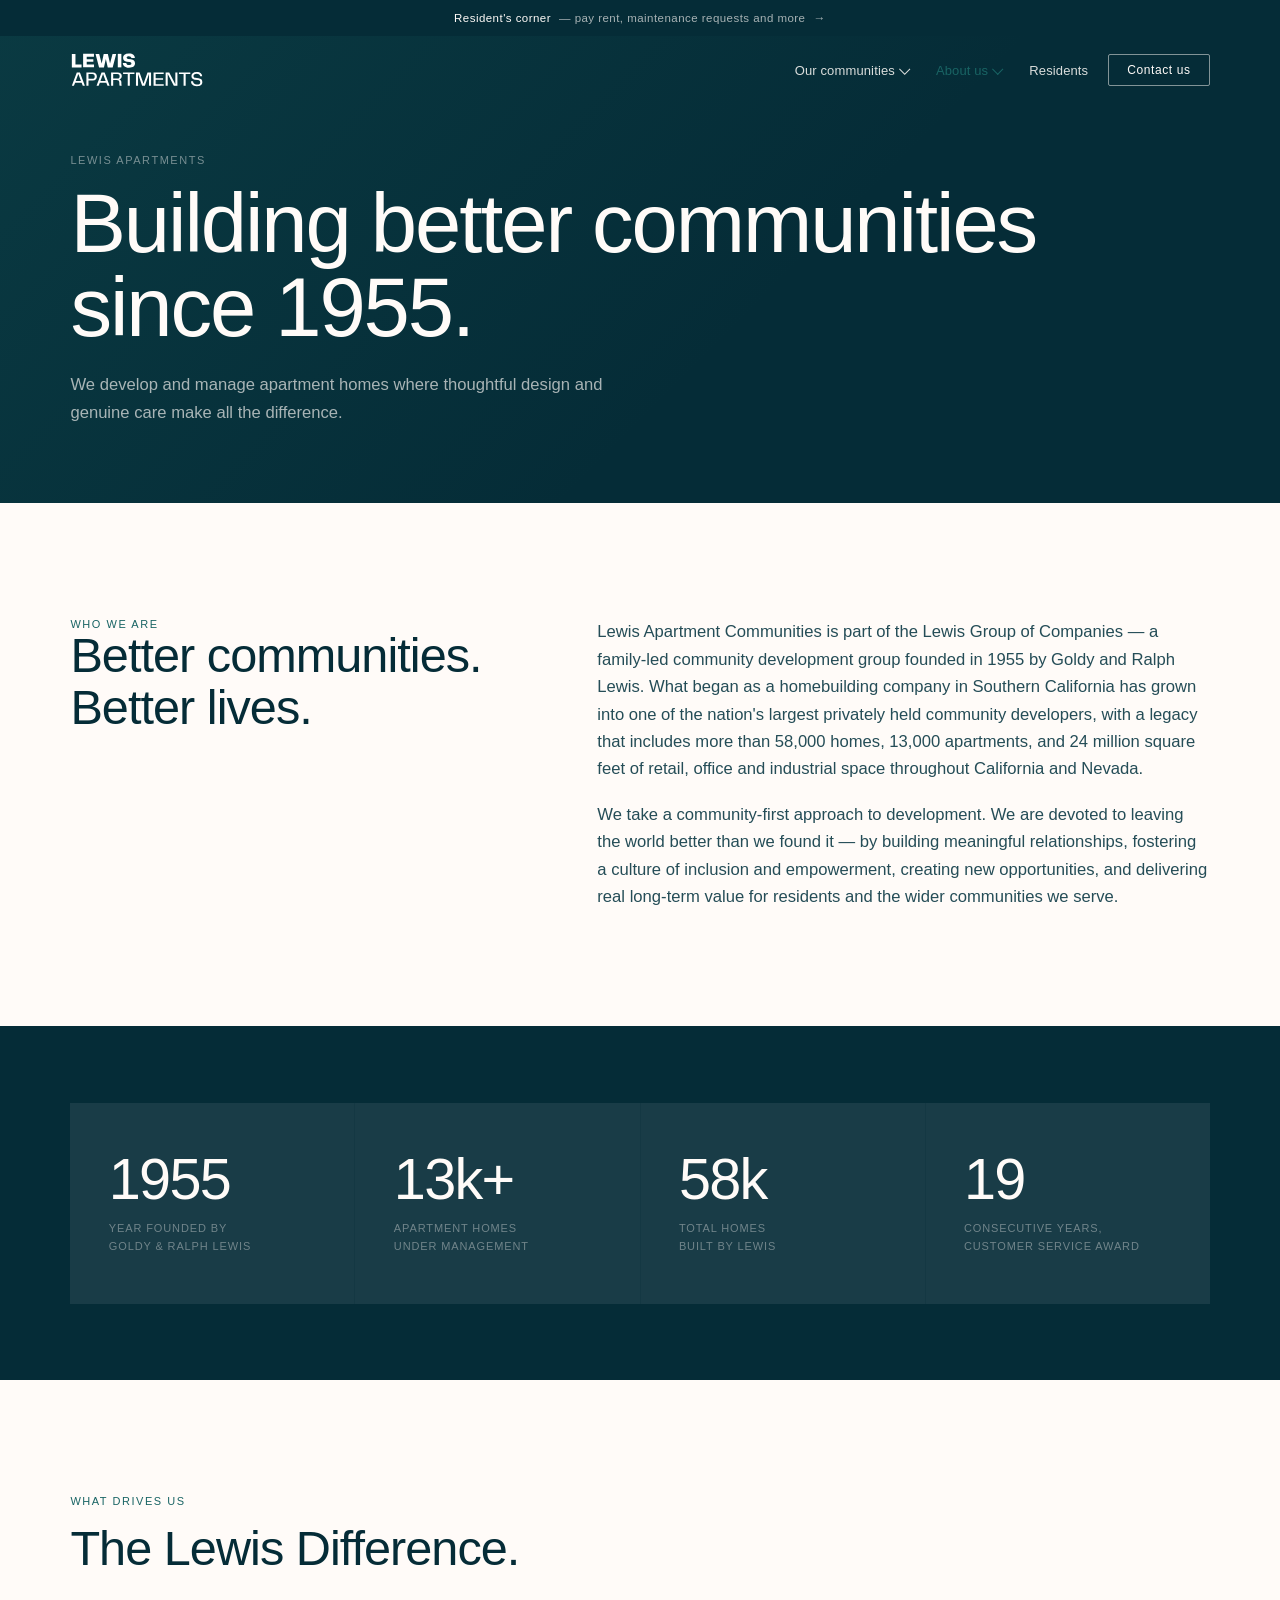
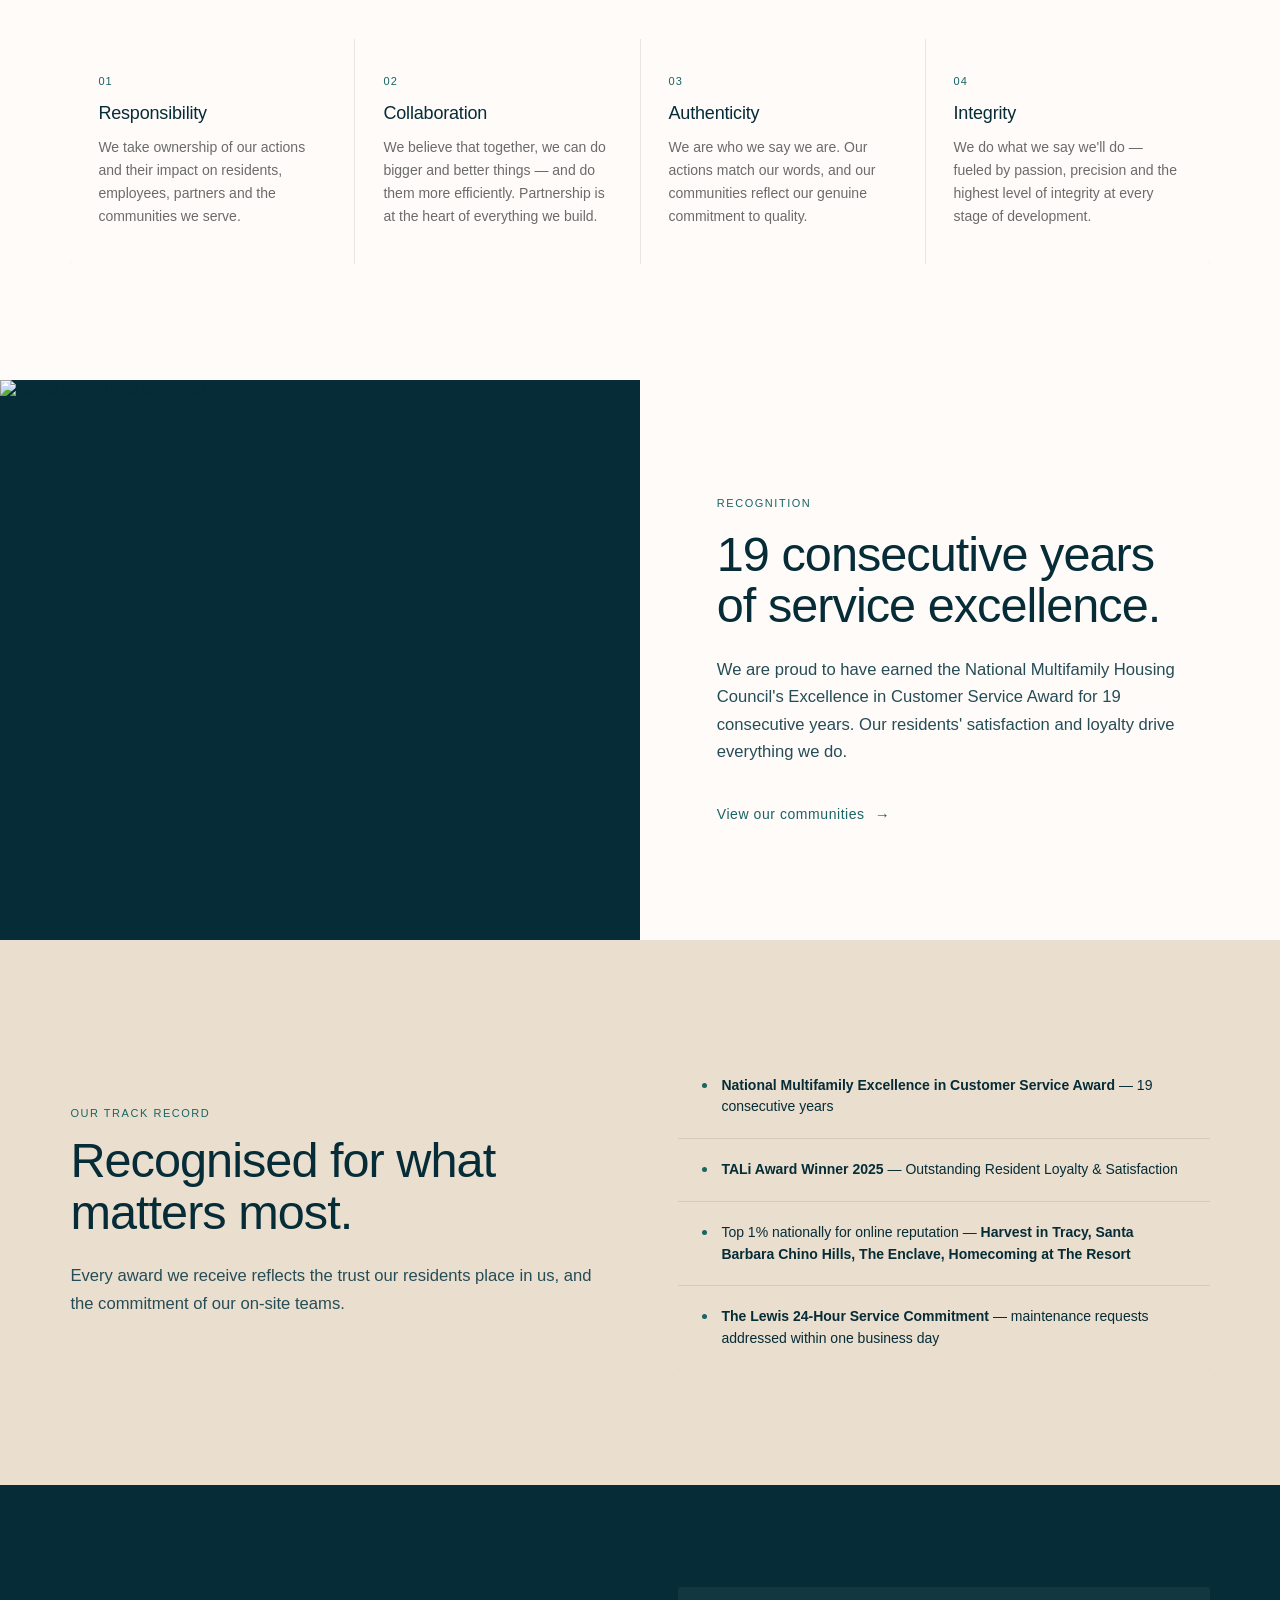
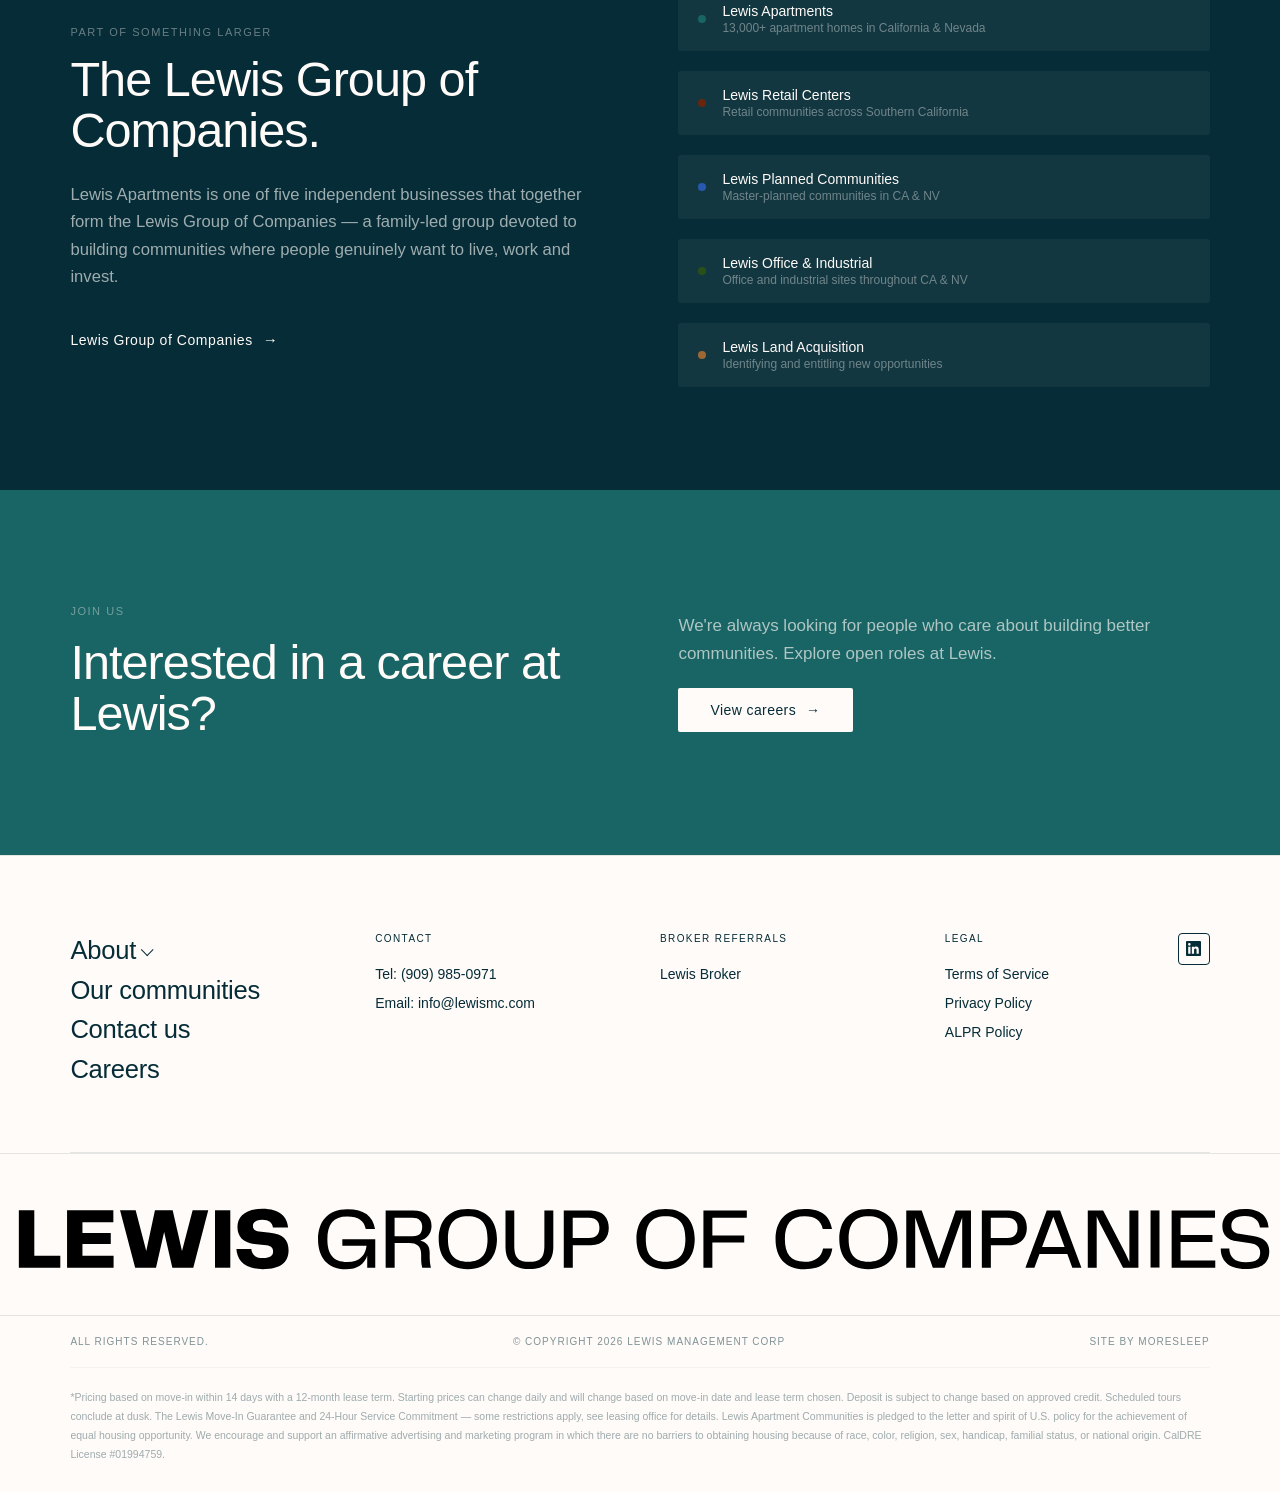
==== commit 8e564c58: "fix: add base href for GH Pages path resolution, fix CSS/JS loading" ====
--- a/about-us/index.html
+++ b/about-us/index.html
@@ -1,6 +1,7 @@
 <!DOCTYPE html>
 <html lang="en" data-root="/">
 <head>
+<base href="/lewis-apartments-website/">
 <meta charset="UTF-8">
 <meta name="viewport" content="width=device-width, initial-scale=1.0">
 <title>About Us — Lewis Apartments</title>
--- a/includes/shared.css
+++ b/includes/shared.css
@@ -777,22 +777,27 @@
 .f-linkedin:hover { background: var(--blue); color: var(--cream); }
 .f-linkedin svg { width: 15px; height: 15px; fill: currentColor; }
 
-/* Giant LEWIS GROUP OF COMPANIES wordmark */
+/* Full-bleed LEWIS GROUP OF COMPANIES wordmark — true edge-to-edge */
 .f-wordmark {
-  padding: clamp(32px, 4vw, 48px) 0 clamp(24px, 3vw, 36px);
+  padding: clamp(28px, 3.5vw, 48px) 0 clamp(20px, 2.5vw, 36px);
+  border-top: 1px solid var(--border);
   border-bottom: 1px solid var(--border);
   overflow: hidden;
+  /* Full viewport width — break out of any container */
+  width: 100vw;
+  position: relative;
+  left: 50%;
+  transform: translateX(-50%);
 }
 .f-wordmark a {
   display: block;
-  line-height: 1;
+  line-height: 0;
 }
 .f-wordmark img {
   width: 100%;
   height: auto;
   display: block;
-  /* White SVG → black: invert the white to black */
-  filter: brightness(0);
+  /* SVG already has black fills — no filter needed */
 }
 
 /* Bottom bar — three items spaced across full width */
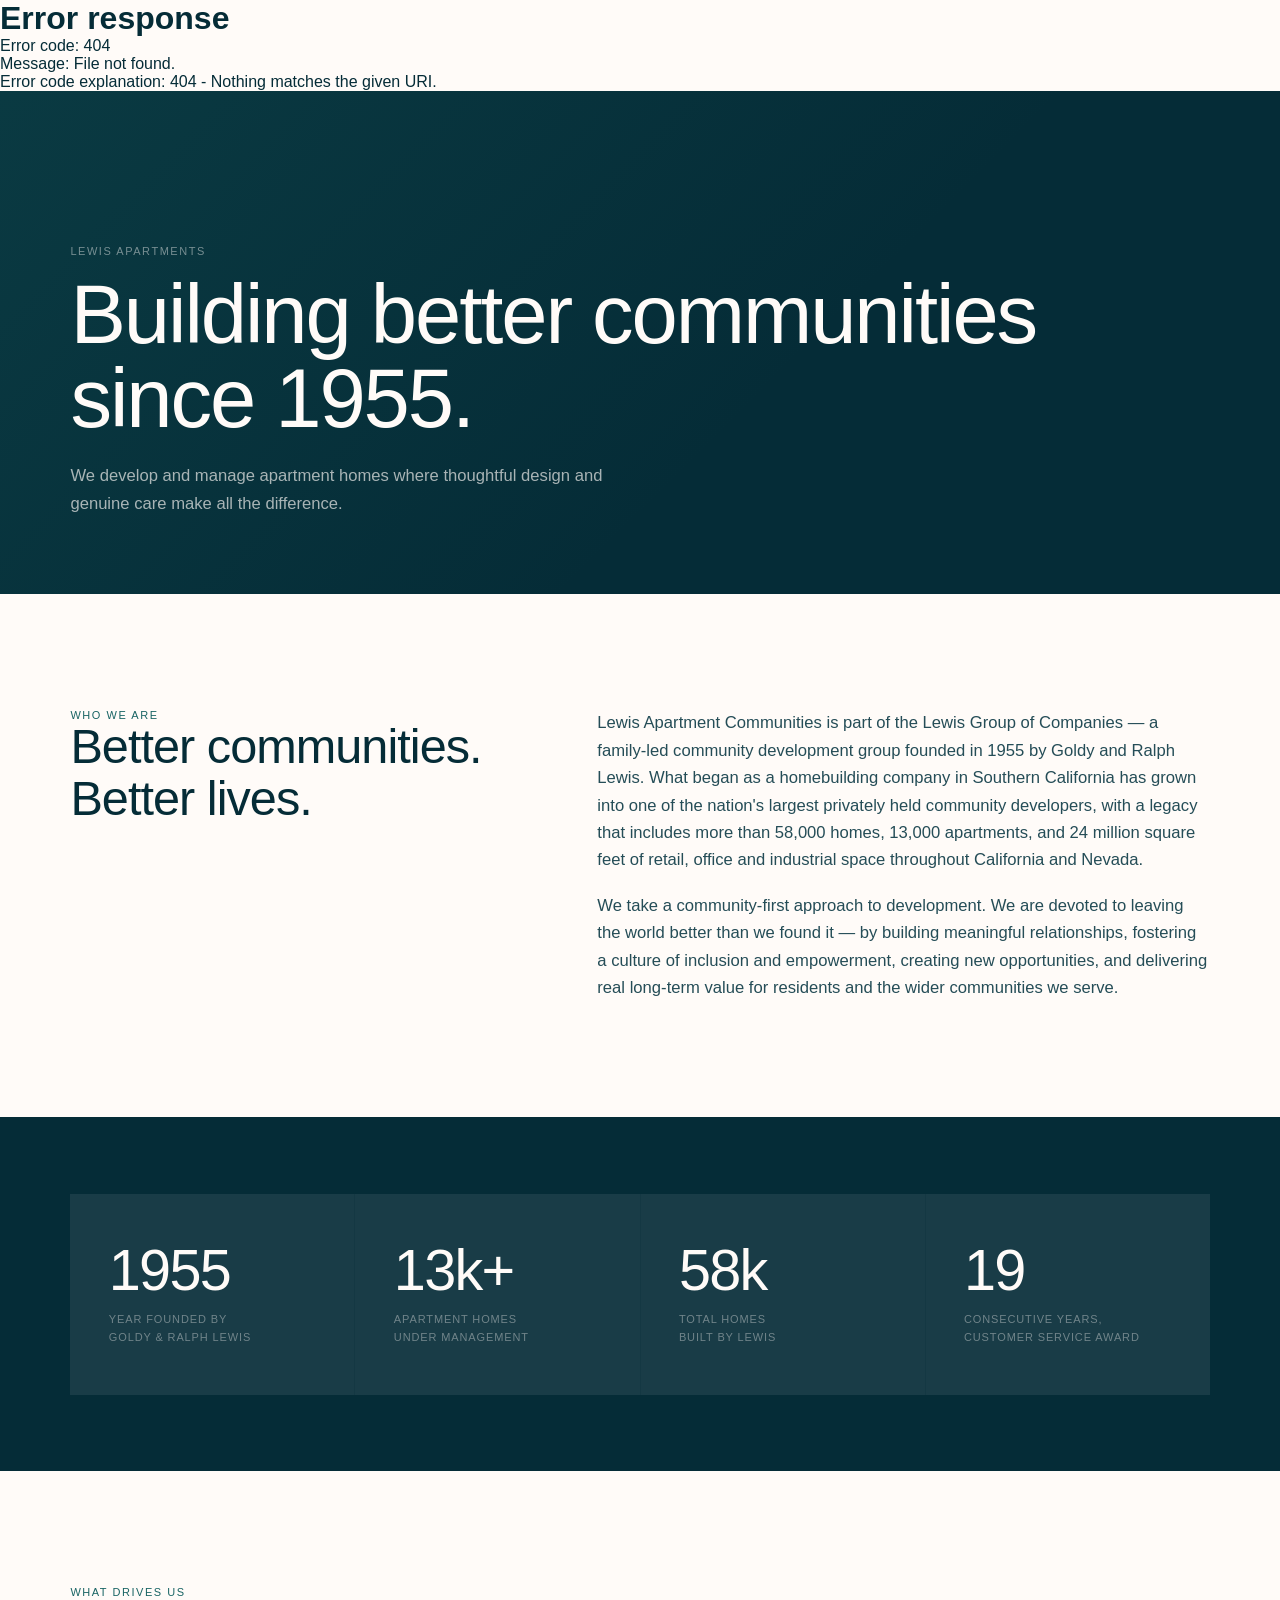
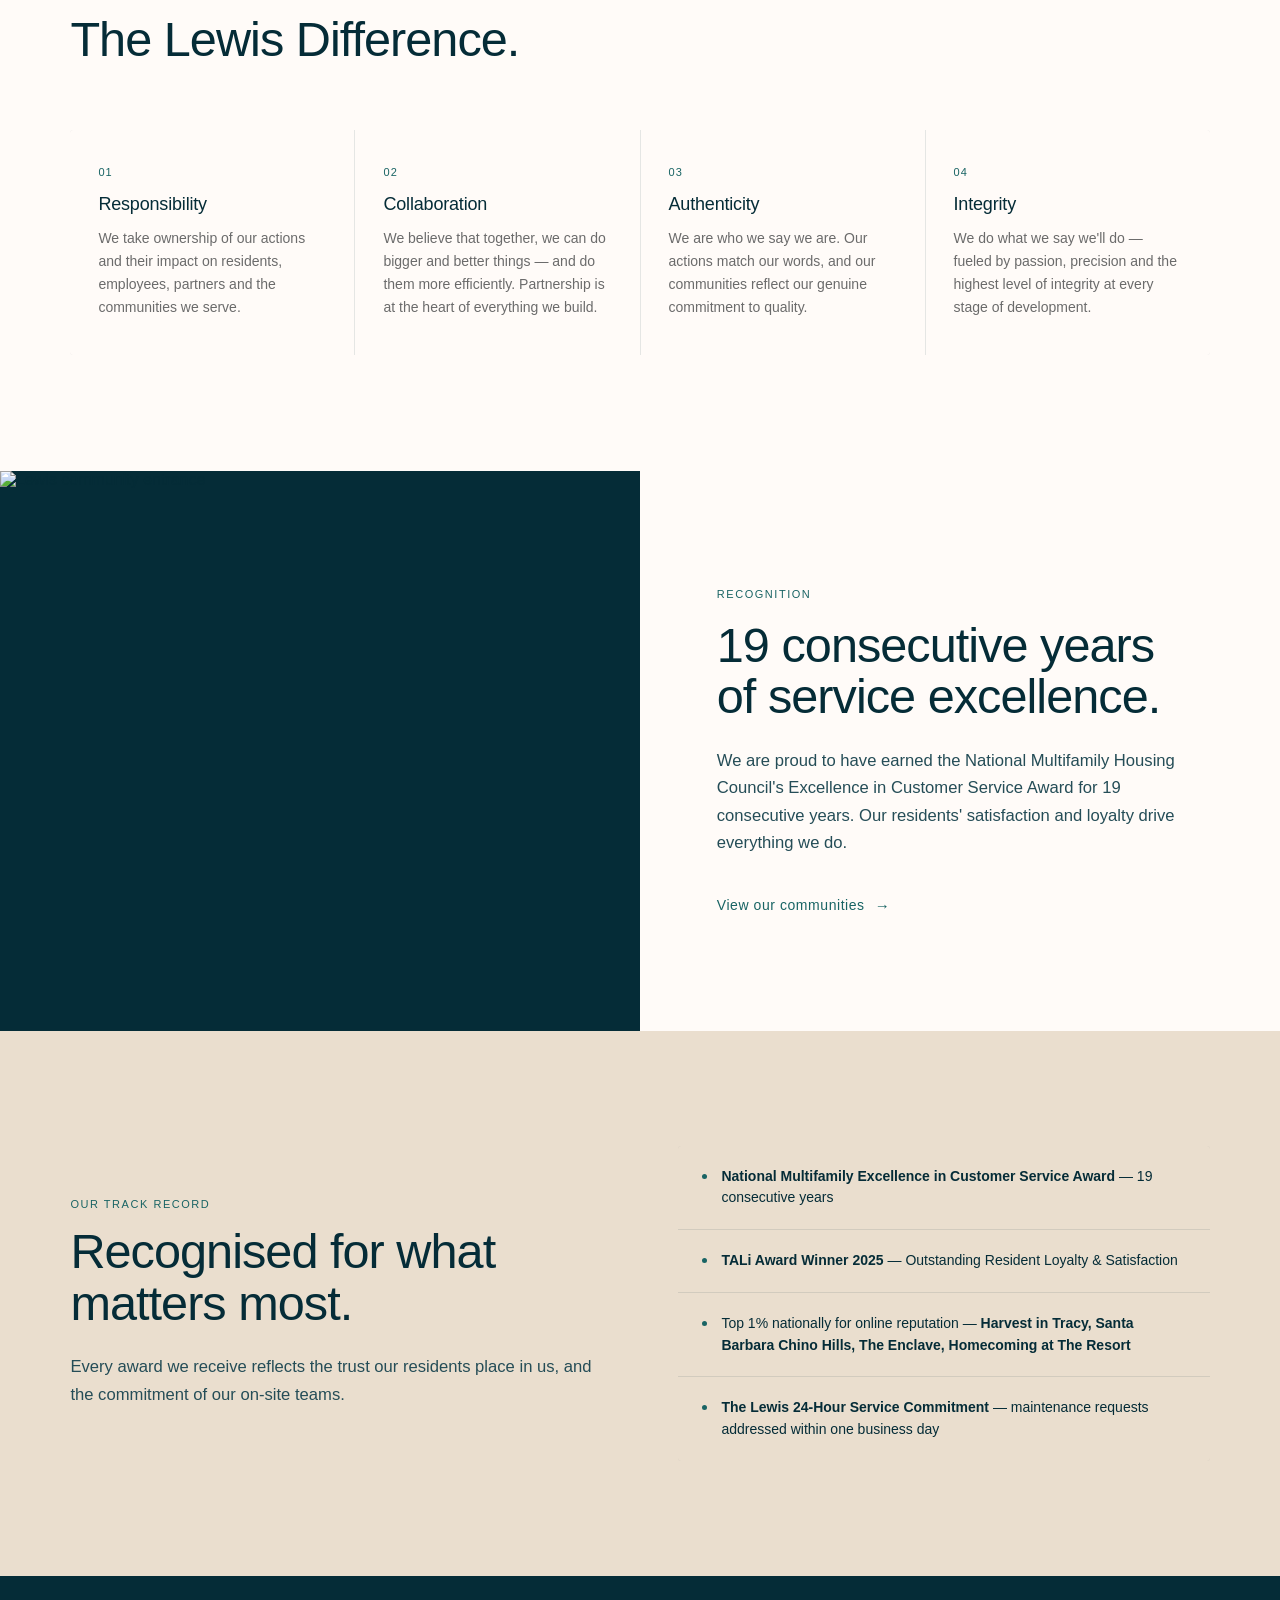
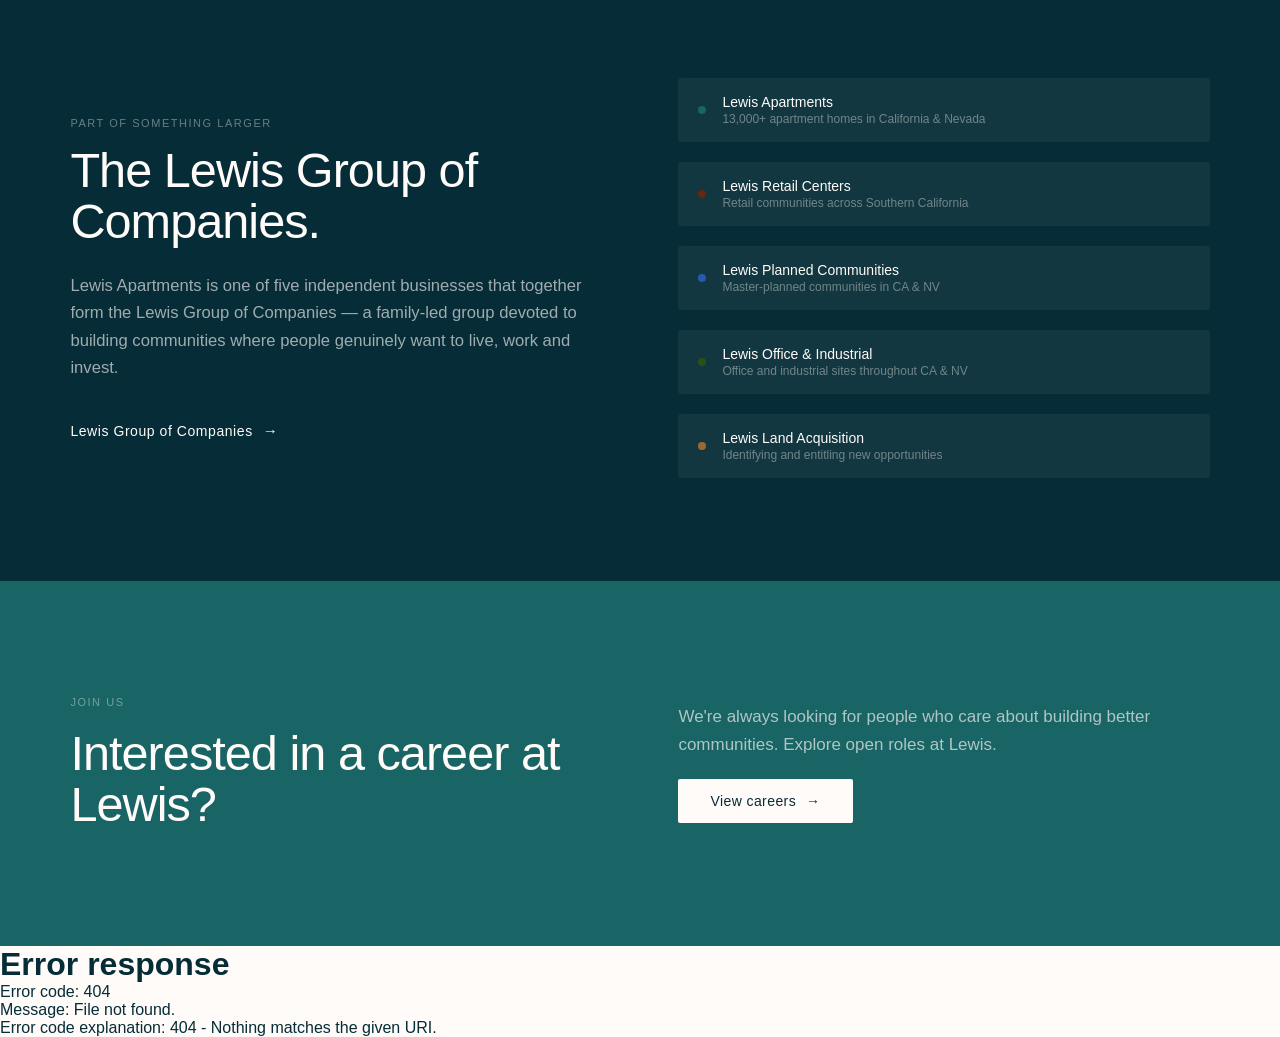
==== commit 24db1230: "fix: relative paths for GH Pages — no base href needed" ====
--- a/about-us/index.html
+++ b/about-us/index.html
@@ -1,12 +1,11 @@
 <!DOCTYPE html>
 <html lang="en" data-root="/">
 <head>
-<base href="/lewis-apartments-website/">
 <meta charset="UTF-8">
 <meta name="viewport" content="width=device-width, initial-scale=1.0">
 <title>About Us — Lewis Apartments</title>
 <meta name="description" content="Lewis Apartment Communities has been developing and managing high-quality apartment homes since 1955. Learn about our history, values and commitment to residents.">
-<link rel="stylesheet" href="/includes/shared.css">
+<link rel="stylesheet" href="../includes/shared.css">
 <style>
 .page-hero {
   background: var(--blue);
@@ -251,6 +250,6 @@
 </section>
 
 <div id="footer-include"></div>
-<script src="/js/includes.js"></script>
+<script src="../js/includes.js"></script>
 </body>
 </html>
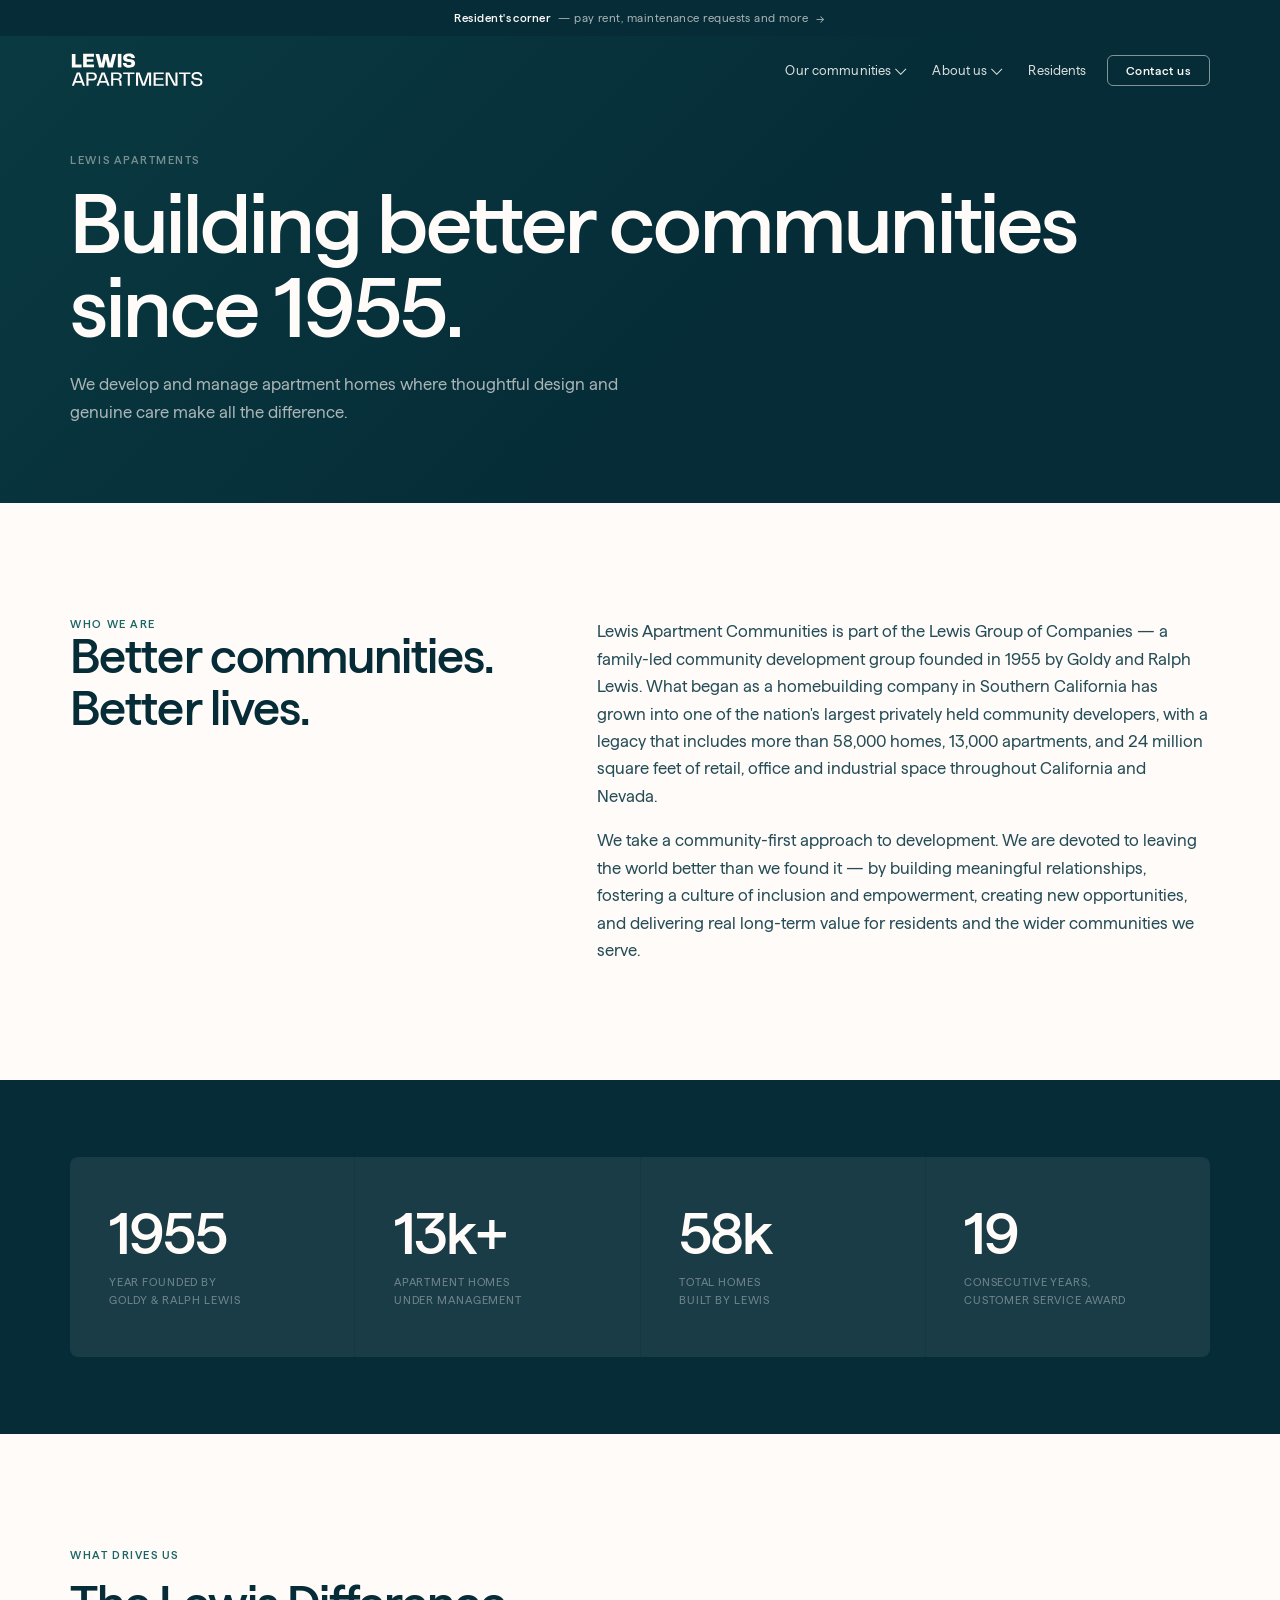
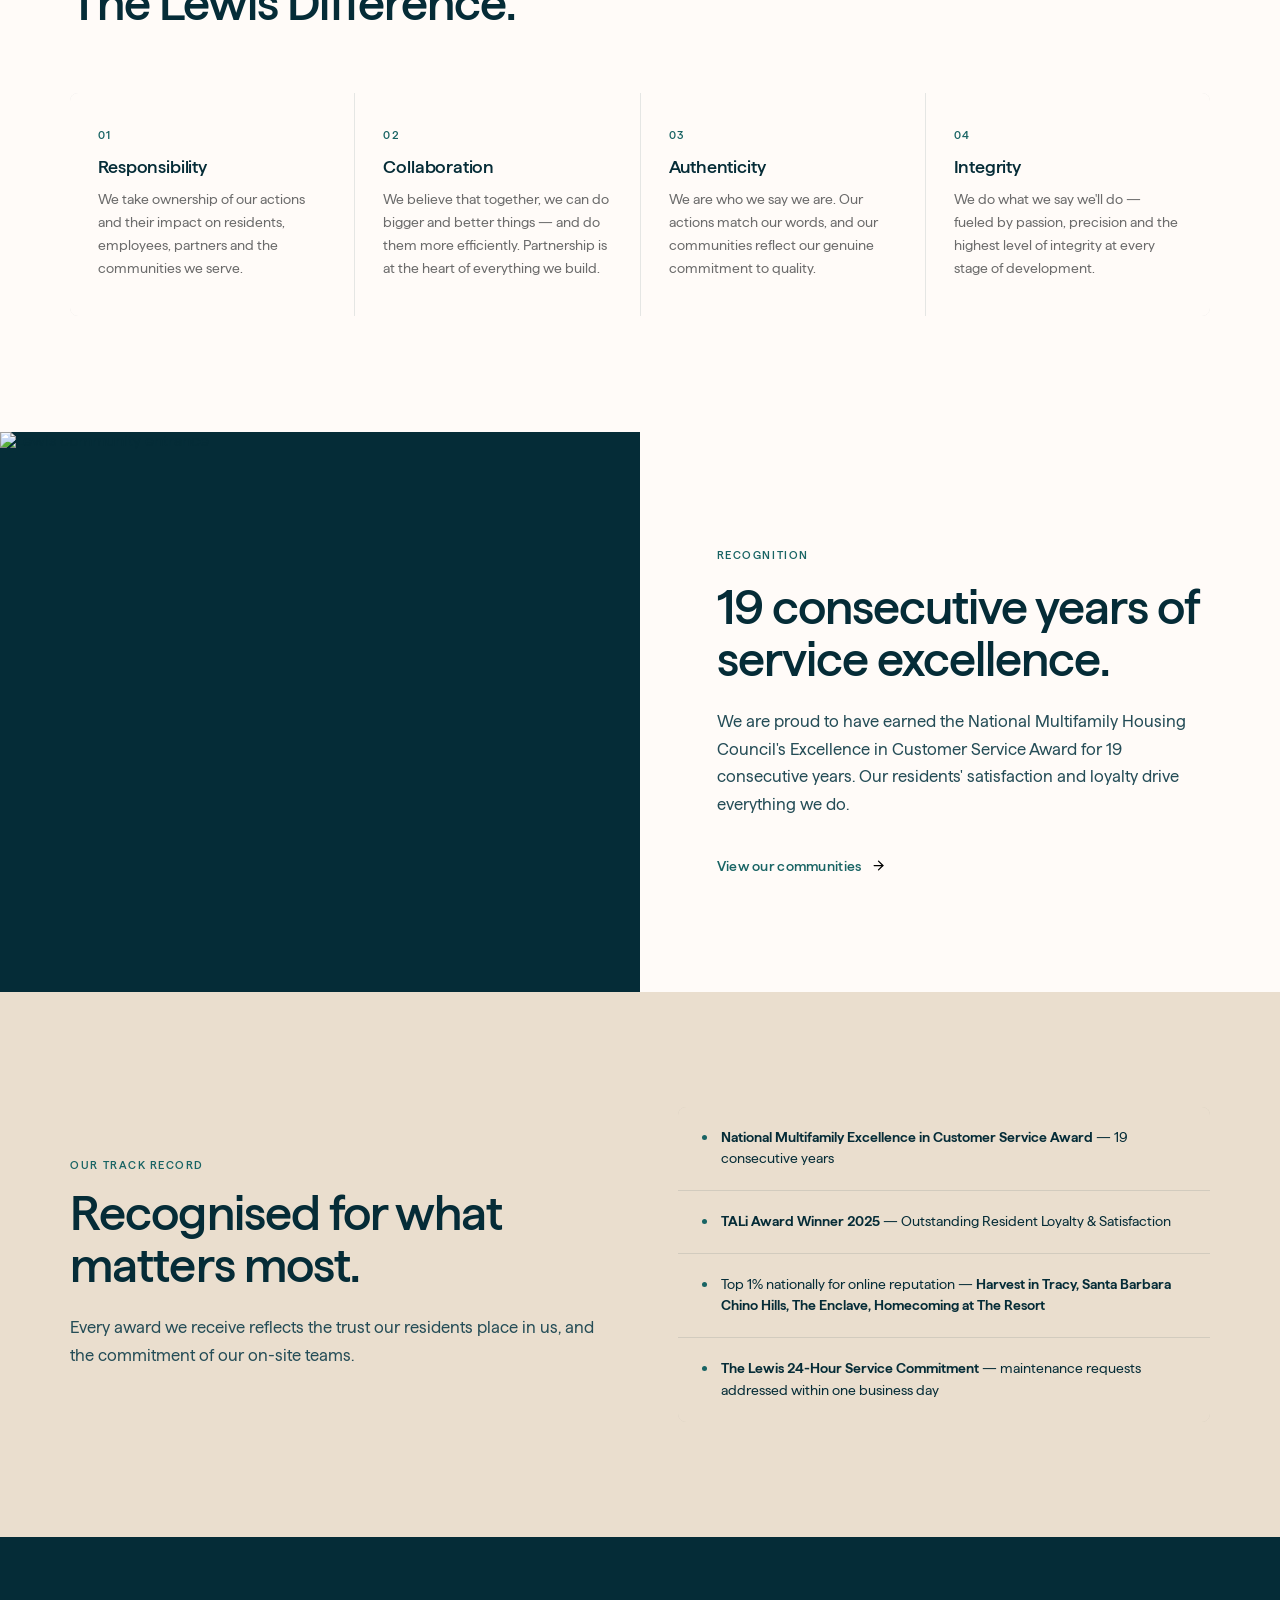
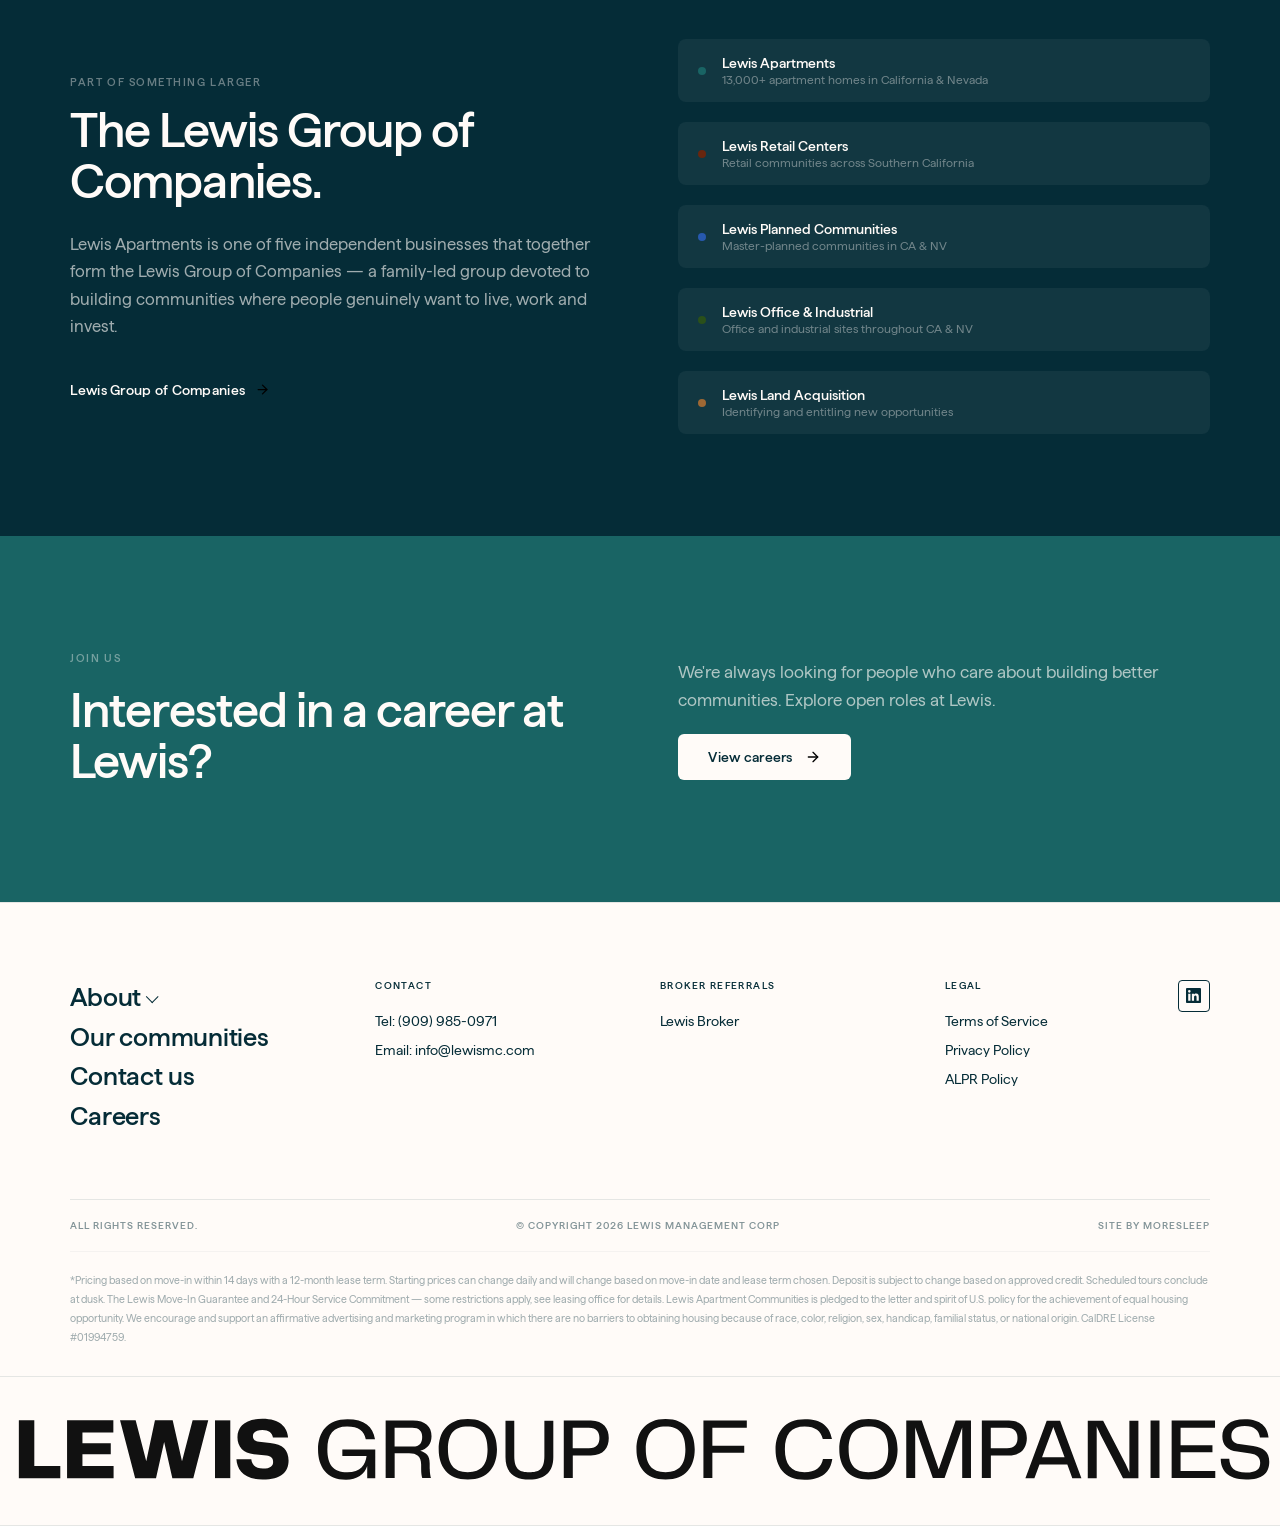
==== commit 7a95f8fe: "fix: consistent 8px border-radius on all boxes in about-us/index.html" ====
--- a/about-us/index.html
+++ b/about-us/index.html
@@ -40,7 +40,7 @@
 .values-section { background:var(--cream); }
 .values-head .t-eyebrow { margin-bottom:16px; }
 .values-head .t-h2 { margin-bottom:clamp(40px,5vw,64px); }
-.values-grid { display:grid; grid-template-columns:repeat(4,1fr); gap:1px; background:var(--border); border-radius:3px; overflow:hidden; }
+.values-grid { display:grid; grid-template-columns:repeat(4,1fr); gap:1px; background:var(--border); border-radius:8px; overflow:hidden; }
 .value-item { background:var(--cream); padding:36px 28px; }
 .value-num { font-size:11px; font-weight:500; letter-spacing:.1em; color:var(--teal); margin-bottom:16px; }
 .value-name { font-size:18px; font-weight:500; letter-spacing:-.01em; margin-bottom:12px; }
@@ -60,7 +60,7 @@
 .awards-inner { display:grid; grid-template-columns:1fr 1fr; gap:clamp(40px,6vw,100px); align-items:center; }
 .awards-left .t-eyebrow { margin-bottom:16px; }
 .awards-left .t-h2 { margin-bottom:24px; }
-.award-list { display:flex; flex-direction:column; gap:1px; background:rgba(5,44,55,.1); border-radius:3px; overflow:hidden; }
+.award-list { display:flex; flex-direction:column; gap:1px; background:rgba(5,44,55,.1); border-radius:8px; overflow:hidden; }
 .award-row { background:var(--warm); padding:20px 24px; display:flex; align-items:flex-start; gap:14px; }
 .award-dot { width:5px;height:5px;border-radius:50%;background:var(--teal);flex-shrink:0;margin-top:8px; }
 .award-text { font-size:14px;color:var(--blue);line-height:1.55; }
@@ -73,7 +73,7 @@
 .parent-inner .t-h2 { color:var(--cream); margin-bottom:24px; }
 .parent-inner .t-body { color:rgba(255,251,248,.62); margin-bottom:40px; }
 .parent-logos { display:flex; flex-direction:column; gap:20px; }
-.parent-logo-item { display:flex; align-items:center; gap:16px; padding:16px 20px; background:rgba(255,251,248,.05); border-radius:3px; }
+.parent-logo-item { display:flex; align-items:center; gap:16px; padding:16px 20px; background:rgba(255,251,248,.05); border-radius:8px; }
 .parent-logo-dot { width:8px;height:8px;border-radius:50%;flex-shrink:0; }
 .parent-logo-name { font-size:14px;font-weight:500;color:var(--cream); }
 .parent-logo-desc { font-size:12px;color:rgba(255,251,248,.4);margin-top:2px; }
--- a/includes/shared.css
+++ b/includes/shared.css
@@ -2,21 +2,21 @@
 /* ─── FONTS — self-hosted Haffer SQ ──────────────────── */
 @font-face {
   font-family: 'Haffer SQ';
-  src: url('./fonts/HafferSQ-Regular.woff2') format('woff2');
+  src: url('../fonts/HafferSQ-Regular.woff2') format('woff2');
   font-weight: 400;
   font-style: normal;
   font-display: swap;
 }
 @font-face {
   font-family: 'Haffer SQ';
-  src: url('./fonts/HafferSQ-Medium.woff2') format('woff2');
+  src: url('../fonts/HafferSQ-Medium.woff2') format('woff2');
   font-weight: 500;
   font-style: normal;
   font-display: swap;
 }
 @font-face {
   font-family: 'Haffer SQ';
-  src: url('./fonts/HafferSQ-SemiBold.woff2') format('woff2');
+  src: url('../fonts/HafferSQ-SemiBold.woff2') format('woff2');
   font-weight: 600;
   font-style: normal;
   font-display: swap;
@@ -32,12 +32,12 @@
   --gray:     #6B6B6B;
   --border:   rgba(5,44,55,0.1);
   --ff:       'Haffer SQ', sans-serif;
-  --max:      1280px;
-  --pad:      clamp(28px, 5.5vw, 88px);
+  --pad:      clamp(32px, 5.5vw, 96px);
 }
 
 /* ─── RESET ───────────────────────────────────────────── */
 *, *::before, *::after { box-sizing: border-box; margin: 0; padding: 0; }
+html, body { width: 100%; }
 html { scroll-behavior: smooth; }
 body {
   font-family: var(--ff);
@@ -92,7 +92,11 @@
 }
 
 /* ─── LAYOUT ──────────────────────────────────────────── */
-.wrap { max-width: var(--max); margin: 0 auto; padding: 0 var(--pad); }
+.wrap {
+  width: 100%;
+  max-width: none;
+  padding: 0 var(--pad);
+}
 .section { padding: clamp(72px, 9vw, 140px) 0; }
 
 /* ─── CTAs ────────────────────────────────────────────── */
@@ -102,11 +106,22 @@
   gap: 10px;
   font-size: 14px;
   font-weight: 500;
-  letter-spacing: .04em;
+  letter-spacing: .02em;
   transition: gap .2s;
 }
-.cta-link::after { content: '→'; font-size: 15px; }
-.cta-link:hover { gap: 16px; }
+.cta-link::after {
+  content: '';
+  width: 15px;
+  height: 15px;
+  flex-shrink: 0;
+  background-image: url("data:image/svg+xml,%3Csvg xmlns='http://www.w3.org/2000/svg' viewBox='0 0 24 24' fill='none' stroke='currentColor' stroke-width='2' stroke-linecap='round' stroke-linejoin='round'%3E%3Cline x1='5' y1='12' x2='19' y2='12'/%3E%3Cpolyline points='12 5 19 12 12 19'/%3E%3C/svg%3E");
+  background-repeat: no-repeat;
+  background-position: center;
+  background-size: contain;
+  transition: transform .2s;
+}
+.cta-link:hover { gap: 14px; }
+.cta-link:hover::after { transform: translateX(2px); }
 .cta-link-dark  { color: var(--blue); }
 .cta-link-teal  { color: var(--teal); }
 .cta-link-cream { color: var(--cream); }
@@ -114,16 +129,27 @@
 .btn {
   display: inline-flex;
   align-items: center;
-  gap: 10px;
-  padding: 14px 32px;
+  gap: 12px;
+  padding: 15px 30px;
   font-family: var(--ff);
   font-size: 14px;
   font-weight: 500;
-  letter-spacing: .03em;
-  border-radius: 2px;
-  transition: background .18s, color .18s;
-}
-.btn::after { content: '→'; }
+  letter-spacing: .02em;
+  border-radius: 6px;
+  transition: background .18s, color .18s, transform .18s;
+}
+.btn::after {
+  content: '';
+  width: 16px;
+  height: 16px;
+  flex-shrink: 0;
+  background-image: url("data:image/svg+xml,%3Csvg xmlns='http://www.w3.org/2000/svg' viewBox='0 0 24 24' fill='none' stroke='currentColor' stroke-width='2' stroke-linecap='round' stroke-linejoin='round'%3E%3Cline x1='5' y1='12' x2='19' y2='12'/%3E%3Cpolyline points='12 5 19 12 12 19'/%3E%3C/svg%3E");
+  background-repeat: no-repeat;
+  background-position: center;
+  background-size: contain;
+  transition: transform .18s;
+}
+.btn:hover::after { transform: translateX(3px); }
 .btn-cream { background: var(--cream); color: var(--blue); }
 .btn-cream:hover { background: var(--warm); }
 .btn-outline-cream { border: 1px solid rgba(255,251,248,.4); color: var(--cream); background: transparent; }
@@ -175,23 +201,27 @@
   align-items: center;
   justify-content: space-between;
   height: 68px;
-  max-width: var(--max);
+  width: 100%;
   margin: 0 auto;
   padding: 0 var(--pad);
 }
 
-/* Logo */
+/* Logo — inline SVG, colour-switched via CSS fill */
 .logo { display: block; line-height: 0; flex-shrink: 0; }
-.logo-img {
+.logo-svg {
+  display: block;
+  line-height: 0;
+}
+.logo-svg svg {
   height: 36px;
   width: auto;
   display: block;
-  filter: brightness(0) invert(1);
-  transition: filter .3s;
-}
-.nav.scrolled .logo-img {
-  filter: brightness(0) saturate(100%) invert(10%) sepia(40%) saturate(900%) hue-rotate(155deg) brightness(85%);
-}
+  transition: fill .3s;
+}
+/* Over hero video: paths are white (already in SVG) */
+.logo-svg svg path { fill: #FFFBF8; transition: fill .3s; }
+/* On scrolled cream nav: switch to Lewis Blue */
+.nav.scrolled .logo-svg svg path { fill: #052C37; }
 
 /* Nav links container */
 .nav-links {
@@ -252,7 +282,7 @@
   letter-spacing: .05em !important;
   color: var(--cream) !important;
   border: 1px solid rgba(255,251,248,.5) !important;
-  border-radius: 2px !important;
+  border-radius: 6px !important;
   padding: 8px 18px !important;
   height: auto !important;
   margin-left: 6px;
@@ -295,7 +325,7 @@
 .nav-drop-img {
   width: 52px; height: 36px;
   object-fit: cover;
-  border-radius: 2px;
+  border-radius: 4px;
   flex-shrink: 0;
   background: var(--warm);
 }
@@ -376,21 +406,13 @@
   width: 100%; height: 100%;
   object-fit: cover;
   object-position: center 40%;
-  opacity: .72;
-}
-.hero-bg::after {
-  content: '';
-  position: absolute;
-  inset: 0;
-  background:
-    linear-gradient(to top,  rgba(5,44,55,.80) 0%, rgba(5,44,55,.15) 55%, transparent 100%),
-    linear-gradient(to right, rgba(5,44,55,.35) 0%, transparent 65%);
-}
+}
+/* No overlay — video plays at full clarity */
 .hero-content {
   position: relative;
   z-index: 2;
   width: 100%;
-  max-width: var(--max);
+  width: 100%;
   margin: 0 auto;
   padding: 0 var(--pad) clamp(56px, 7vw, 96px);
 }
@@ -398,6 +420,66 @@
 .hero-content .t-h1 { color: var(--cream); max-width: 720px; margin-bottom: 28px; }
 .hero-content .t-body { color: rgba(255,251,248,.72); max-width: 500px; margin-bottom: 44px; }
 .hero-actions { display: flex; align-items: center; gap: 28px; flex-wrap: wrap; }
+
+/* ─── SEARCH BAR ──────────────────────────────────────── */
+.search-section { background: var(--teal-mid); }
+.search-inner {
+  display: flex;
+  align-items: stretch;
+  min-height: 64px;
+}
+.search-field {
+  flex: 1;
+  display: flex;
+  align-items: center;
+  gap: 12px;
+  padding: 0 24px;
+  border-right: 1px solid rgba(255,251,248,.1);
+}
+.search-label {
+  font-size: 10px;
+  font-weight: 500;
+  letter-spacing: .1em;
+  text-transform: uppercase;
+  color: rgba(255,251,248,.4);
+  white-space: nowrap;
+  flex-shrink: 0;
+}
+.search-field select {
+  flex: 1;
+  background: transparent;
+  border: none;
+  outline: none;
+  font-family: var(--ff);
+  font-size: 14px;
+  font-weight: 400;
+  color: var(--cream);
+  -webkit-appearance: none;
+  cursor: pointer;
+}
+.search-field select option { background: var(--blue); color: var(--cream); }
+.search-submit {
+  background: var(--teal);
+  color: var(--cream);
+  padding: 0 36px;
+  font-family: var(--ff);
+  font-size: 13px;
+  font-weight: 500;
+  letter-spacing: .04em;
+  border: none;
+  cursor: pointer;
+  transition: background .18s;
+  display: flex;
+  align-items: center;
+  gap: 10px;
+  white-space: nowrap;
+}
+.search-submit:hover { background: var(--blue); }
+@media (max-width: 640px) {
+  .search-inner { flex-direction: column; }
+  .search-field { border-right: none; border-bottom: 1px solid rgba(255,251,248,.08); padding: 16px 20px; }
+  .search-submit { padding: 16px 20px; justify-content: center; }
+}
 
 /* ─── MISSION ─────────────────────────────────────────── */
 .mission-inner {
@@ -419,6 +501,7 @@
   position: relative;
   overflow: hidden;
   background: var(--blue);
+  border-radius: 0;
 }
 .split-img img {
   width: 100%; height: 100%;
@@ -457,6 +540,8 @@
   grid-template-columns: repeat(4, 1fr);
   gap: 1px;
   background: rgba(255,251,248,.06);
+  border-radius: 8px;
+  overflow: hidden;
 }
 .stat {
   background: rgba(255,251,248,.02);
@@ -515,17 +600,21 @@
 .tab-panel.active {
   display: grid;
   grid-template-columns: repeat(3, 1fr);
-  gap: 1px;
-  background: var(--border);
+  align-content: start;
 }
 
 /* Community card */
 .c-card {
   display: block;
   background: var(--cream);
-  transition: background .18s;
-}
-.c-card:hover { background: #F5F0EB; }
+  border: 1px solid var(--border);
+  border-radius: 8px;
+  overflow: hidden;
+  transition: background .18s, box-shadow .18s;
+}
+.c-card:hover {
+  box-shadow: 0 4px 24px rgba(5,44,55,.08);
+}
 .c-img {
   aspect-ratio: 3/2;
   overflow: hidden;
@@ -590,7 +679,7 @@
   flex-direction: column;
   gap: 1px;
   background: rgba(5,44,55,.1);
-  border-radius: 3px;
+  border-radius: 6px;
   overflow: hidden;
 }
 .award-row {
@@ -621,7 +710,7 @@
   grid-template-columns: repeat(4, 1fr);
   gap: 1px;
   background: var(--border);
-  border-radius: 3px;
+  border-radius: 6px;
   overflow: hidden;
   margin-top: 48px;
 }
@@ -632,7 +721,6 @@
   position: relative;
   transition: background .18s;
 }
-.loc:hover { background: #EAF2F2; }
 .loc-region {
   font-size: 9.5px;
   font-weight: 500;
@@ -695,6 +783,7 @@
   padding: clamp(48px, 6vw, 80px) 0 clamp(40px, 5vw, 64px);
   border-bottom: 1px solid var(--border);
 }
+/* f-main footer uses no radius — it's a flat section */
 
 /* Left column — large stacked nav links */
 .f-nav-col {
@@ -778,26 +867,24 @@
 .f-linkedin svg { width: 15px; height: 15px; fill: currentColor; }
 
 /* Full-bleed LEWIS GROUP OF COMPANIES wordmark — true edge-to-edge */
+/* Footer wordmark SVG keeps its black fills */
+.f-wordmark svg path { fill: #111111; }
 .f-wordmark {
-  padding: clamp(28px, 3.5vw, 48px) 0 clamp(20px, 2.5vw, 36px);
+  /* Direct child of footer — no wrap, naturally full width */
   border-top: 1px solid var(--border);
   border-bottom: 1px solid var(--border);
+  padding: clamp(20px, 2.5vw, 36px) 0;
   overflow: hidden;
-  /* Full viewport width — break out of any container */
-  width: 100vw;
-  position: relative;
-  left: 50%;
-  transform: translateX(-50%);
 }
 .f-wordmark a {
   display: block;
   line-height: 0;
 }
-.f-wordmark img {
+.f-wordmark svg {
+  /* Fill full footer width = full viewport width */
   width: 100%;
   height: auto;
   display: block;
-  /* SVG already has black fills — no filter needed */
 }
 
 /* Bottom bar — three items spaced across full width */
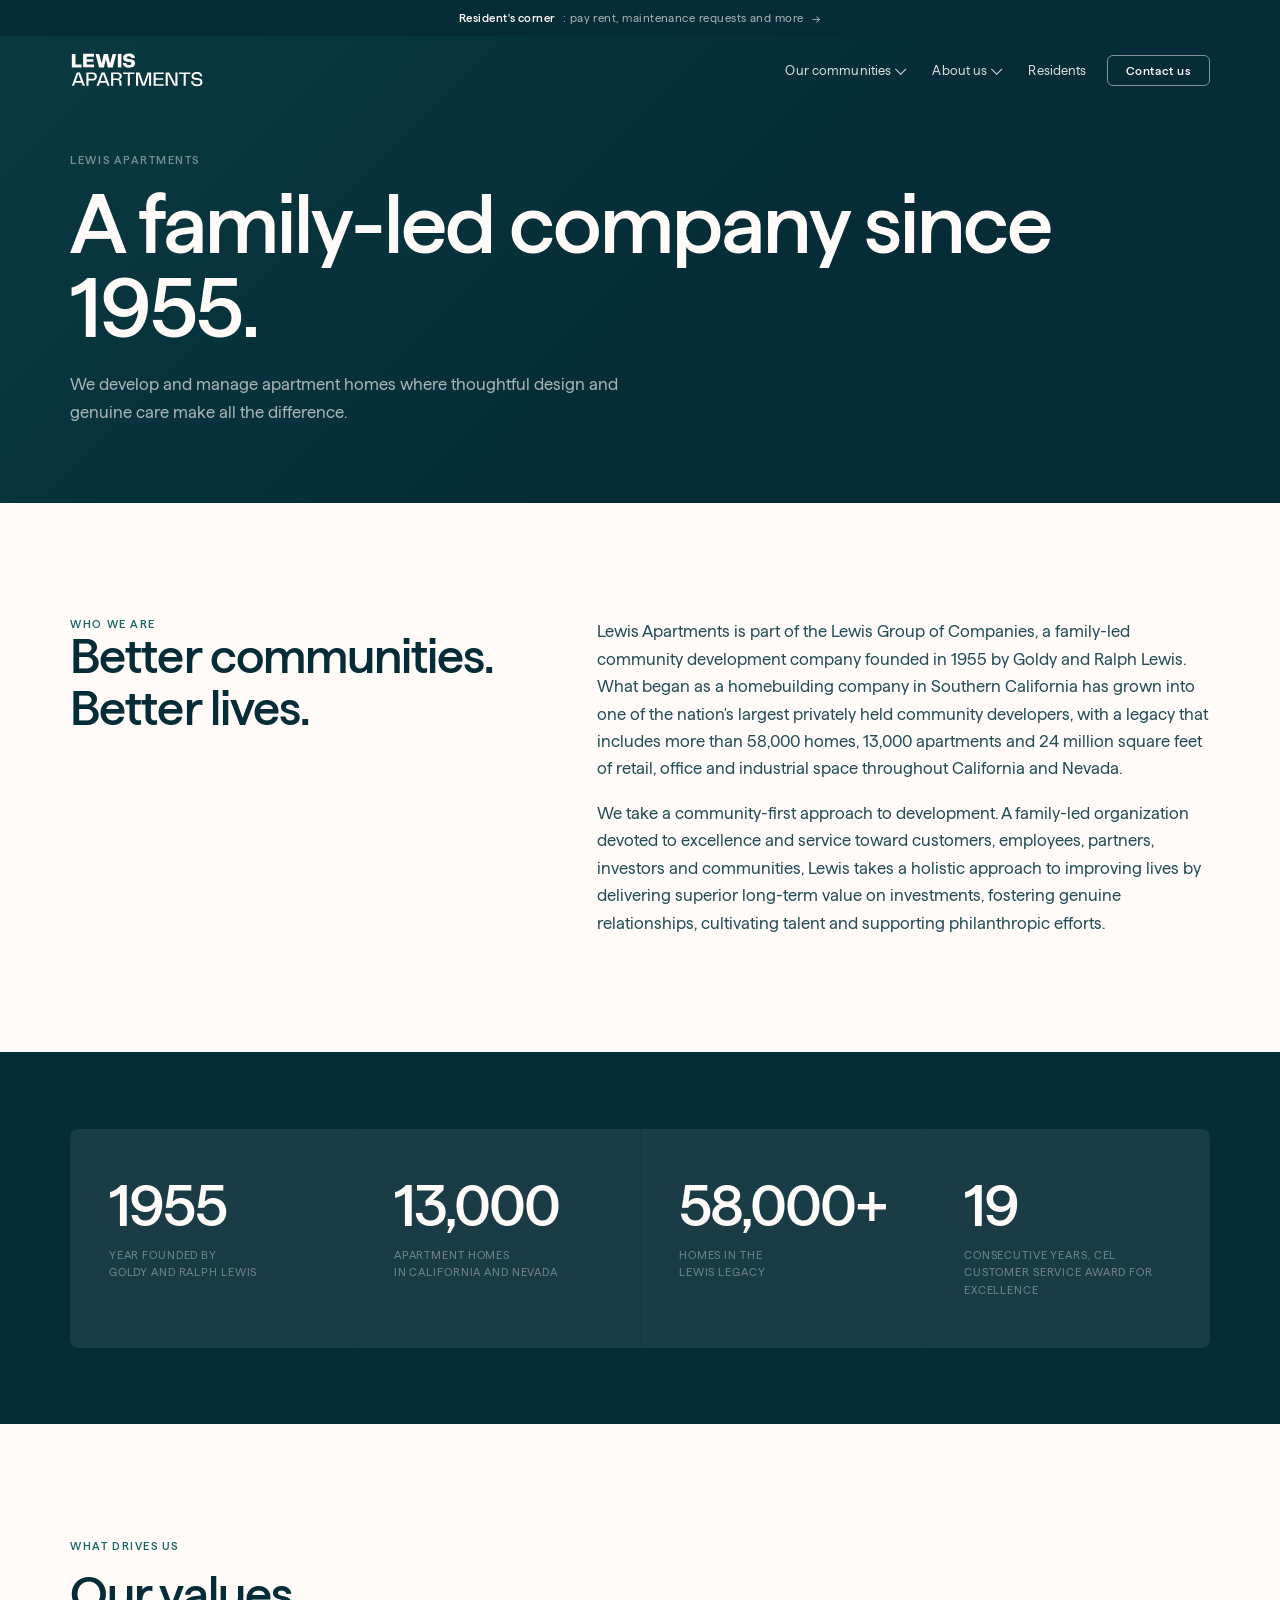
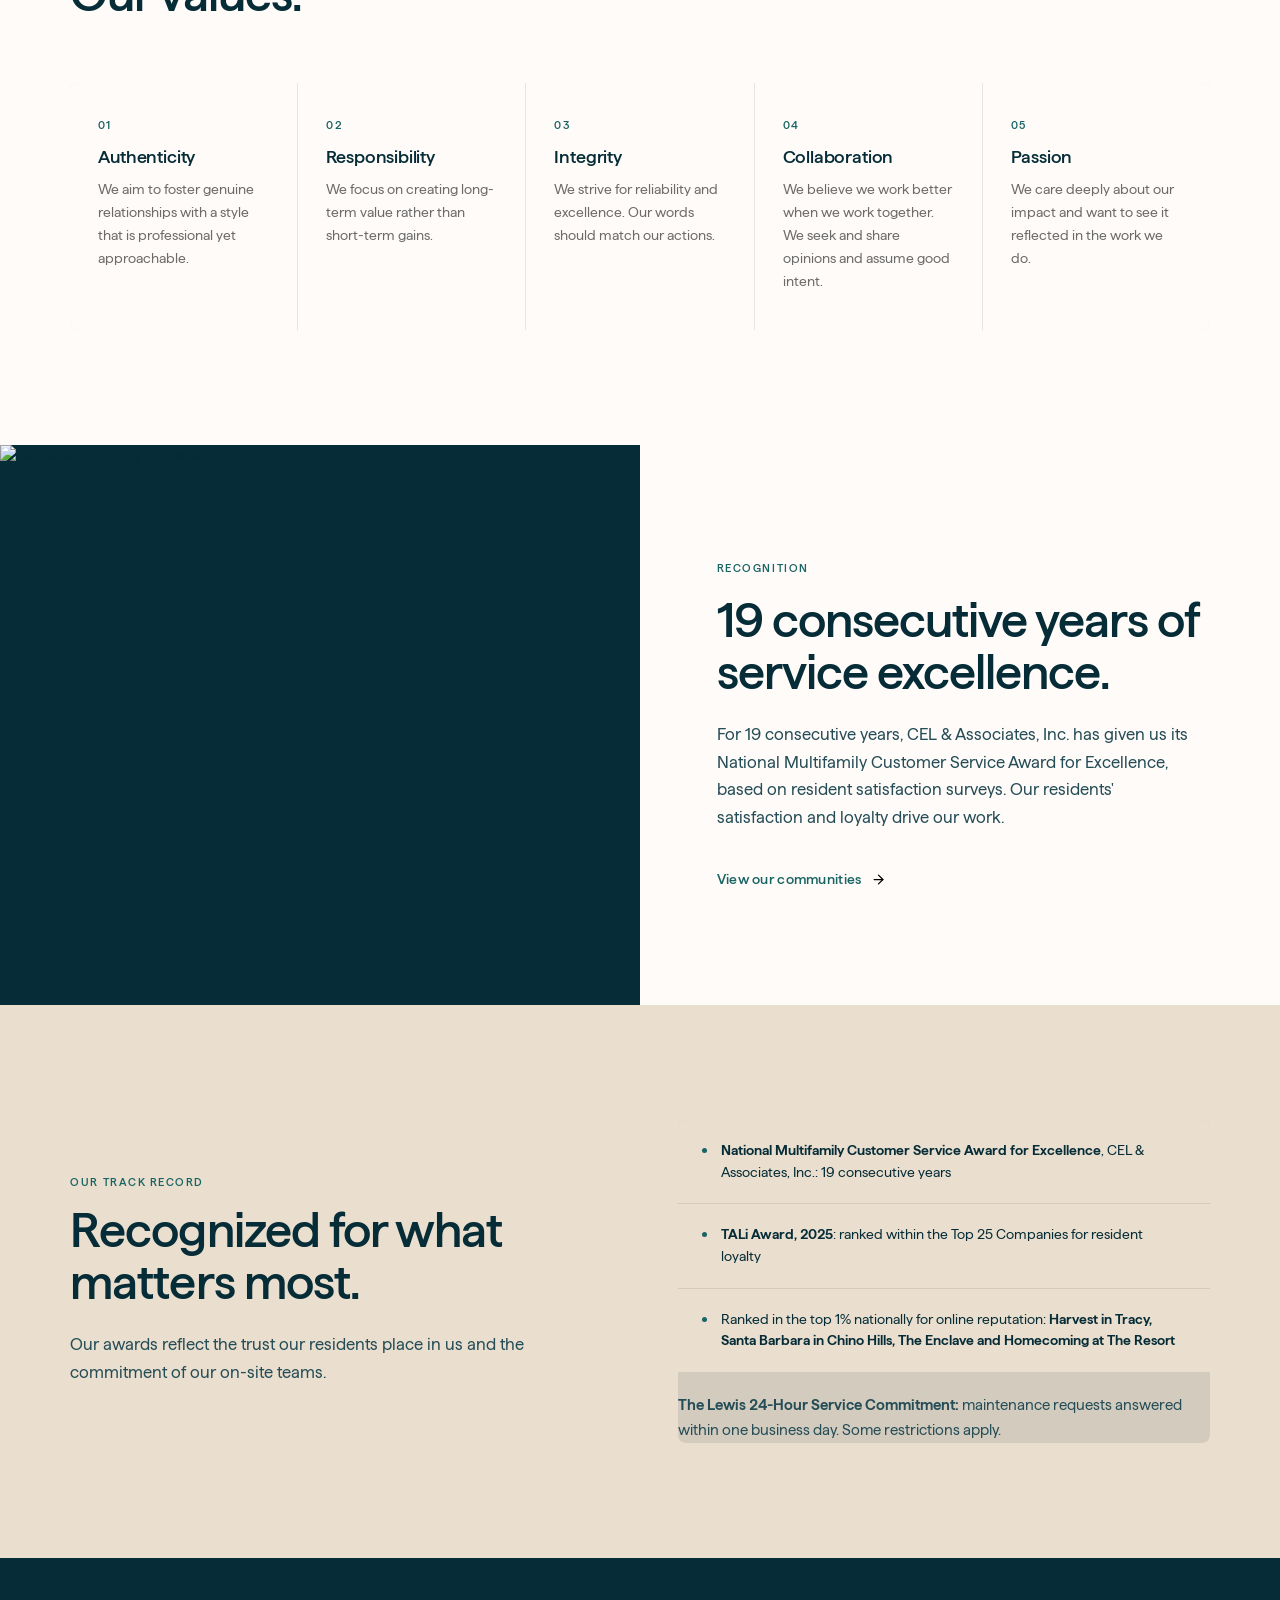
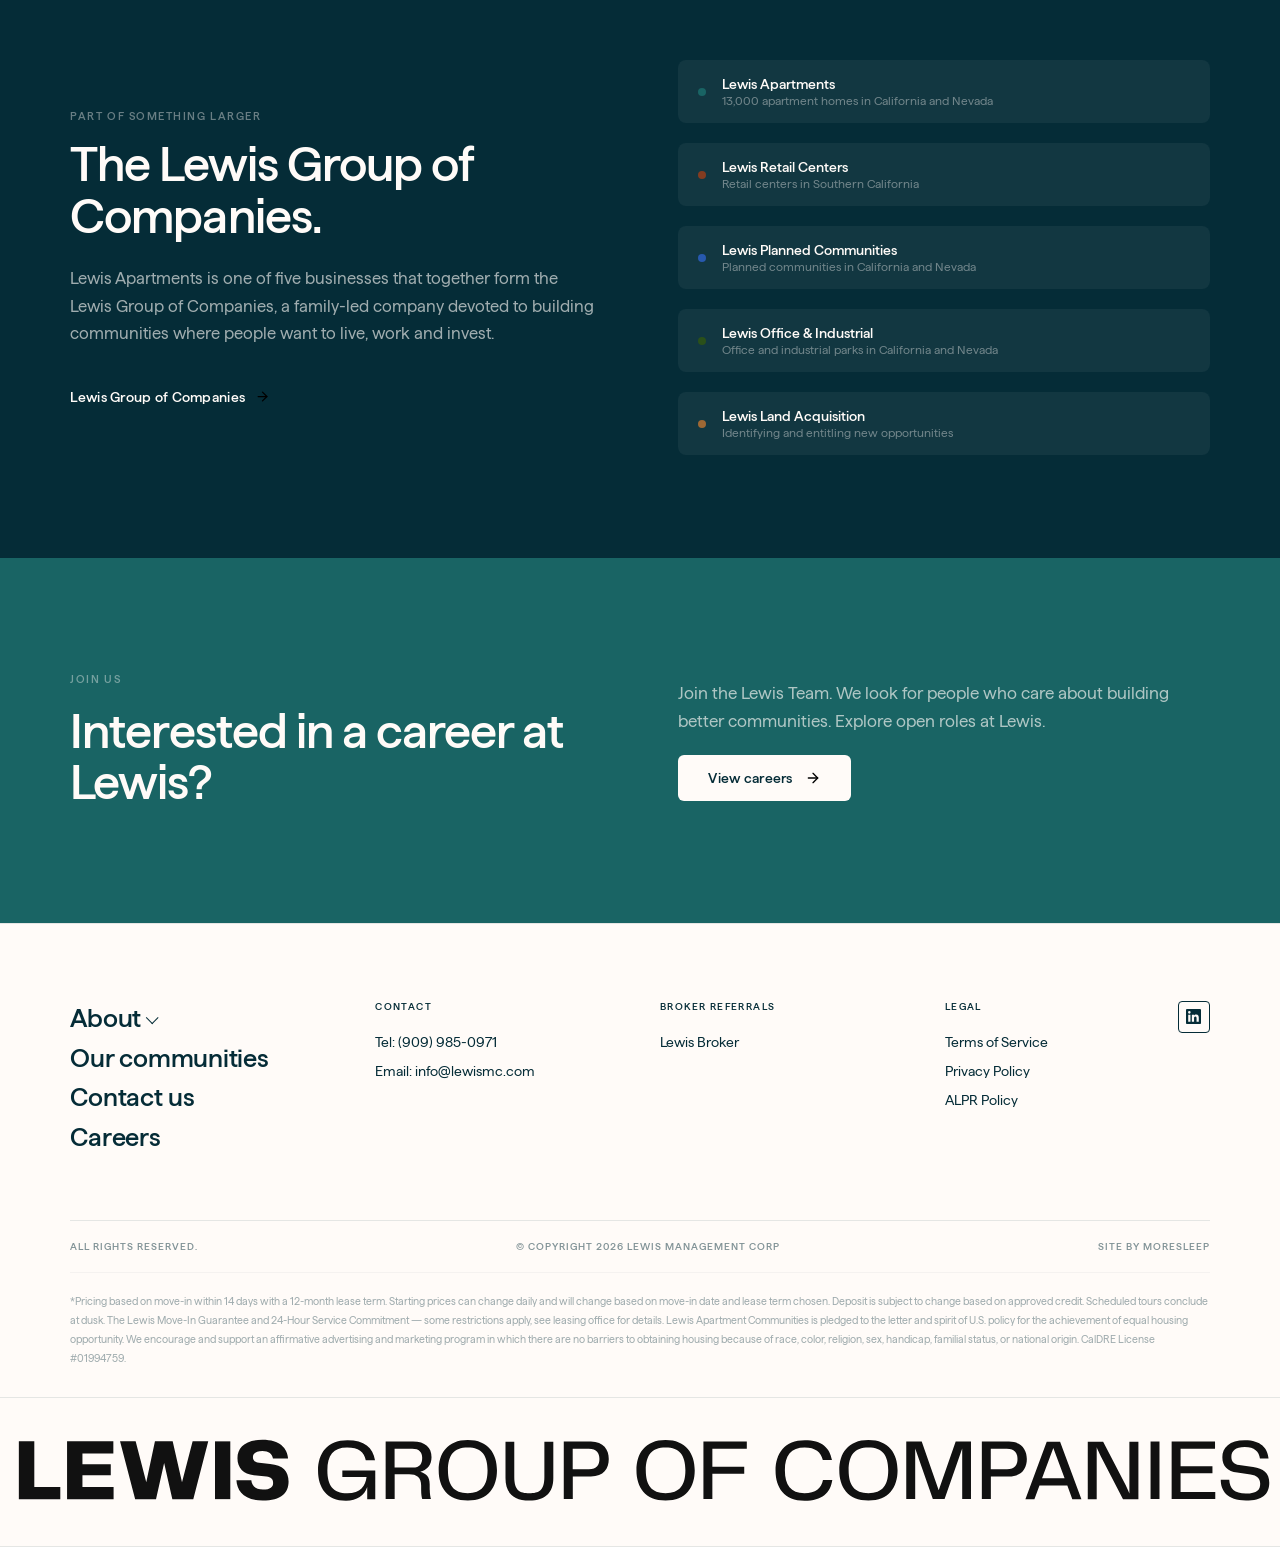
==== commit 4dfe894c: "Align copy with the Lewis brand system Changes from apartments-redesign-changes.md that do not wait " ====
--- a/about-us/index.html
+++ b/about-us/index.html
@@ -3,8 +3,8 @@
 <head>
 <meta charset="UTF-8">
 <meta name="viewport" content="width=device-width, initial-scale=1.0">
-<title>About Us — Lewis Apartments</title>
-<meta name="description" content="Lewis Apartment Communities has been developing and managing high-quality apartment homes since 1955. Learn about our history, values and commitment to residents.">
+<title>About us | Lewis Apartments</title>
+<meta name="description" content="Lewis Apartments is part of the Lewis Group of Companies, a family-led community developer since 1955. Our history, our values and our commitment to residents.">
 <link rel="stylesheet" href="../includes/shared.css">
 <style>
 .page-hero {
@@ -40,7 +40,7 @@
 .values-section { background:var(--cream); }
 .values-head .t-eyebrow { margin-bottom:16px; }
 .values-head .t-h2 { margin-bottom:clamp(40px,5vw,64px); }
-.values-grid { display:grid; grid-template-columns:repeat(4,1fr); gap:1px; background:var(--border); border-radius:8px; overflow:hidden; }
+.values-grid { display:grid; grid-template-columns:repeat(5,1fr); gap:1px; background:var(--border); border-radius:8px; overflow:hidden; }
 .value-item { background:var(--cream); padding:36px 28px; }
 .value-num { font-size:11px; font-weight:500; letter-spacing:.1em; color:var(--teal); margin-bottom:16px; }
 .value-name { font-size:18px; font-weight:500; letter-spacing:-.01em; margin-bottom:12px; }
@@ -98,7 +98,7 @@
 <section class="page-hero" aria-labelledby="about-h">
   <div class="wrap page-hero-inner">
     <p class="t-eyebrow">Lewis Apartments</p>
-    <h1 class="t-h1" id="about-h">Building better communities since 1955.</h1>
+    <h1 class="t-h1" id="about-h">A family-led company since 1955.</h1>
     <p class="t-body">We develop and manage apartment homes where thoughtful design and genuine care make all the difference.</p>
   </div>
 </section>
@@ -112,9 +112,9 @@
         <h2 class="t-h2" id="intro-h">Better communities.<br>Better lives.</h2>
       </div>
       <div>
-        <p class="t-body">Lewis Apartment Communities is part of the Lewis Group of Companies — a family-led community development group founded in 1955 by Goldy and Ralph Lewis. What began as a homebuilding company in Southern California has grown into one of the nation's largest privately held community developers, with a legacy that includes more than 58,000 homes, 13,000 apartments, and 24 million square feet of retail, office and industrial space throughout California and Nevada.</p>
+        <p class="t-body">Lewis Apartments is part of the Lewis Group of Companies, a family-led community development company founded in 1955 by Goldy and Ralph Lewis. What began as a homebuilding company in Southern California has grown into one of the nation's largest privately held community developers, with a legacy that includes more than 58,000 homes, 13,000 apartments and 24 million square feet of retail, office and industrial space throughout California and Nevada.</p>
         <br>
-        <p class="t-body">We take a community-first approach to development. We are devoted to leaving the world better than we found it — by building meaningful relationships, fostering a culture of inclusion and empowerment, creating new opportunities, and delivering real long-term value for residents and the wider communities we serve.</p>
+        <p class="t-body">We take a community-first approach to development. A family-led organization devoted to excellence and service toward customers, employees, partners, investors and communities, Lewis takes a holistic approach to improving lives by delivering superior long-term value on investments, fostering genuine relationships, cultivating talent and supporting philanthropic efforts.</p>
       </div>
     </div>
   </div>
@@ -124,10 +124,10 @@
 <div class="stats-wrap" aria-label="Lewis by the numbers">
   <div class="wrap">
     <div class="stats-grid">
-      <div class="stat"><div class="stat-n">1955</div><div class="stat-l">Year founded by<br>Goldy &amp; Ralph Lewis</div></div>
-      <div class="stat"><div class="stat-n">13k+</div><div class="stat-l">Apartment homes<br>under management</div></div>
-      <div class="stat"><div class="stat-n">58k</div><div class="stat-l">Total homes<br>built by Lewis</div></div>
-      <div class="stat"><div class="stat-n">19</div><div class="stat-l">Consecutive years,<br>Customer Service Award</div></div>
+      <div class="stat"><div class="stat-n">1955</div><div class="stat-l">Year founded by<br>Goldy and Ralph Lewis</div></div>
+      <div class="stat"><div class="stat-n">13,000</div><div class="stat-l">Apartment homes<br>in California and Nevada</div></div>
+      <div class="stat"><div class="stat-n">58,000+</div><div class="stat-l">Homes in the<br>Lewis legacy</div></div>
+      <div class="stat"><div class="stat-n">19</div><div class="stat-l">Consecutive years, CEL<br>Customer Service Award for Excellence</div></div>
     </div>
   </div>
 </div>
@@ -137,28 +137,33 @@
   <div class="wrap">
     <div class="values-head">
       <p class="t-eyebrow">What drives us</p>
-      <h2 class="t-h2" id="values-h">The Lewis Difference.</h2>
+      <h2 class="t-h2" id="values-h">Our values.</h2>
     </div>
     <div class="values-grid">
       <div class="value-item">
         <div class="value-num">01</div>
+        <div class="value-name">Authenticity</div>
+        <div class="value-desc">We aim to foster genuine relationships with a style that is professional yet approachable.</div>
+      </div>
+      <div class="value-item">
+        <div class="value-num">02</div>
         <div class="value-name">Responsibility</div>
-        <div class="value-desc">We take ownership of our actions and their impact on residents, employees, partners and the communities we serve.</div>
-      </div>
-      <div class="value-item">
-        <div class="value-num">02</div>
+        <div class="value-desc">We focus on creating long-term value rather than short-term gains.</div>
+      </div>
+      <div class="value-item">
+        <div class="value-num">03</div>
+        <div class="value-name">Integrity</div>
+        <div class="value-desc">We strive for reliability and excellence. Our words should match our actions.</div>
+      </div>
+      <div class="value-item">
+        <div class="value-num">04</div>
         <div class="value-name">Collaboration</div>
-        <div class="value-desc">We believe that together, we can do bigger and better things — and do them more efficiently. Partnership is at the heart of everything we build.</div>
-      </div>
-      <div class="value-item">
-        <div class="value-num">03</div>
-        <div class="value-name">Authenticity</div>
-        <div class="value-desc">We are who we say we are. Our actions match our words, and our communities reflect our genuine commitment to quality.</div>
-      </div>
-      <div class="value-item">
-        <div class="value-num">04</div>
-        <div class="value-name">Integrity</div>
-        <div class="value-desc">We do what we say we'll do — fueled by passion, precision and the highest level of integrity at every stage of development.</div>
+        <div class="value-desc">We believe we work better when we work together. We seek and share opinions and assume good intent.</div>
+      </div>
+      <div class="value-item">
+        <div class="value-num">05</div>
+        <div class="value-name">Passion</div>
+        <div class="value-desc">We care deeply about our impact and want to see it reflected in the work we do.</div>
       </div>
     </div>
   </div>
@@ -173,7 +178,7 @@
   <div class="split-content" style="background:var(--cream);">
     <p class="t-eyebrow">Recognition</p>
     <h2 class="t-h2" id="recog-h">19 consecutive years of service excellence.</h2>
-    <p class="t-body">We are proud to have earned the National Multifamily Housing Council's Excellence in Customer Service Award for 19 consecutive years. Our residents' satisfaction and loyalty drive everything we do.</p>
+    <p class="t-body">For 19 consecutive years, CEL &amp; Associates, Inc. has given us its National Multifamily Customer Service Award for Excellence, based on resident satisfaction surveys. Our residents' satisfaction and loyalty drive our work.</p>
     <a href="/our-communities/" class="cta-link cta-link-teal">View our communities</a>
   </div>
 </section>
@@ -184,14 +189,14 @@
     <div class="awards-inner">
       <div class="awards-left">
         <p class="t-eyebrow">Our track record</p>
-        <h2 class="t-h2" id="awards-h">Recognised for what matters most.</h2>
-        <p class="t-body">Every award we receive reflects the trust our residents place in us, and the commitment of our on-site teams.</p>
+        <h2 class="t-h2" id="awards-h">Recognized for what matters most.</h2>
+        <p class="t-body">Our awards reflect the trust our residents place in us and the commitment of our on-site teams.</p>
       </div>
       <div class="award-list">
-        <div class="award-row"><span class="award-dot"></span><span class="award-text"><strong>National Multifamily Excellence in Customer Service Award</strong> — 19 consecutive years</span></div>
-        <div class="award-row"><span class="award-dot"></span><span class="award-text"><strong>TALi Award Winner 2025</strong> — Outstanding Resident Loyalty &amp; Satisfaction</span></div>
-        <div class="award-row"><span class="award-dot"></span><span class="award-text">Top 1% nationally for online reputation — <strong>Harvest in Tracy, Santa Barbara Chino Hills, The Enclave, Homecoming at The Resort</strong></span></div>
-        <div class="award-row"><span class="award-dot"></span><span class="award-text"><strong>The Lewis 24-Hour Service Commitment</strong> — maintenance requests addressed within one business day</span></div>
+        <div class="award-row"><span class="award-dot"></span><span class="award-text"><strong>National Multifamily Customer Service Award for Excellence</strong>, CEL &amp; Associates, Inc.: 19 consecutive years</span></div>
+        <div class="award-row"><span class="award-dot"></span><span class="award-text"><strong>TALi Award, 2025</strong>: ranked within the Top 25 Companies for resident loyalty</span></div>
+        <div class="award-row"><span class="award-dot"></span><span class="award-text">Ranked in the top 1% nationally for online reputation: <strong>Harvest in Tracy, Santa Barbara in Chino Hills, The Enclave and Homecoming at The Resort</strong></span></div>
+        <p class="t-body" style="margin-top:20px;font-size:15px;"><strong>The Lewis 24-Hour Service Commitment:</strong> maintenance requests answered within one business day. Some restrictions apply.</p>
       </div>
     </div>
   </div>
@@ -204,25 +209,25 @@
       <div>
         <p class="t-eyebrow">Part of something larger</p>
         <h2 class="t-h2" id="parent-h">The Lewis Group of Companies.</h2>
-        <p class="t-body">Lewis Apartments is one of five independent businesses that together form the Lewis Group of Companies — a family-led group devoted to building communities where people genuinely want to live, work and invest.</p>
+        <p class="t-body">Lewis Apartments is one of five businesses that together form the Lewis Group of Companies, a family-led company devoted to building communities where people want to live, work and invest.</p>
         <a href="https://lewisgroupofcompanies.com" target="_blank" rel="noopener" class="cta-link cta-link-cream">Lewis Group of Companies</a>
       </div>
       <div class="parent-logos">
         <div class="parent-logo-item">
           <div class="parent-logo-dot" style="background:#196464;"></div>
-          <div><div class="parent-logo-name">Lewis Apartments</div><div class="parent-logo-desc">13,000+ apartment homes in California &amp; Nevada</div></div>
-        </div>
-        <div class="parent-logo-item">
-          <div class="parent-logo-dot" style="background:#68260E;"></div>
-          <div><div class="parent-logo-name">Lewis Retail Centers</div><div class="parent-logo-desc">Retail communities across Southern California</div></div>
+          <div><div class="parent-logo-name">Lewis Apartments</div><div class="parent-logo-desc">13,000 apartment homes in California and Nevada</div></div>
+        </div>
+        <div class="parent-logo-item">
+          <div class="parent-logo-dot" style="background:#833C20;"></div>
+          <div><div class="parent-logo-name">Lewis Retail Centers</div><div class="parent-logo-desc">Retail centers in Southern California</div></div>
         </div>
         <div class="parent-logo-item">
           <div class="parent-logo-dot" style="background:#2759AE;"></div>
-          <div><div class="parent-logo-name">Lewis Planned Communities</div><div class="parent-logo-desc">Master-planned communities in CA &amp; NV</div></div>
+          <div><div class="parent-logo-name">Lewis Planned Communities</div><div class="parent-logo-desc">Planned communities in California and Nevada</div></div>
         </div>
         <div class="parent-logo-item">
           <div class="parent-logo-dot" style="background:#2A501A;"></div>
-          <div><div class="parent-logo-name">Lewis Office &amp; Industrial</div><div class="parent-logo-desc">Office and industrial sites throughout CA &amp; NV</div></div>
+          <div><div class="parent-logo-name">Lewis Office &amp; Industrial</div><div class="parent-logo-desc">Office and industrial parks in California and Nevada</div></div>
         </div>
         <div class="parent-logo-item">
           <div class="parent-logo-dot" style="background:#9E6834;"></div>
@@ -242,7 +247,7 @@
         <h2 class="t-h2" style="color:var(--cream);">Interested in a career at Lewis?</h2>
       </div>
       <div style="display:flex;flex-direction:column;align-items:flex-start;gap:20px;">
-        <p style="font-size:17px;font-weight:400;color:rgba(255,251,248,.65);line-height:1.65;">We're always looking for people who care about building better communities. Explore open roles at Lewis.</p>
+        <p style="font-size:17px;font-weight:400;color:rgba(255,251,248,.65);line-height:1.65;">Join the Lewis Team. We look for people who care about building better communities. Explore open roles at Lewis.</p>
         <a href="https://lewiscareers.com" target="_blank" rel="noopener" class="btn btn-cream">View careers</a>
       </div>
     </div>
--- a/includes/shared.css
+++ b/includes/shared.css
@@ -717,10 +717,13 @@
 .loc {
   display: block;
   background: var(--cream);
+  border: 1px solid var(--border);
+  border-radius: 8px;
   padding: 32px 26px;
   position: relative;
-  transition: background .18s;
-}
+  transition: background .18s, box-shadow .18s;
+}
+.loc:hover { background: var(--teal-light); box-shadow: 0 4px 20px rgba(5,44,55,.08); }
 .loc-region {
   font-size: 9.5px;
   font-weight: 500;
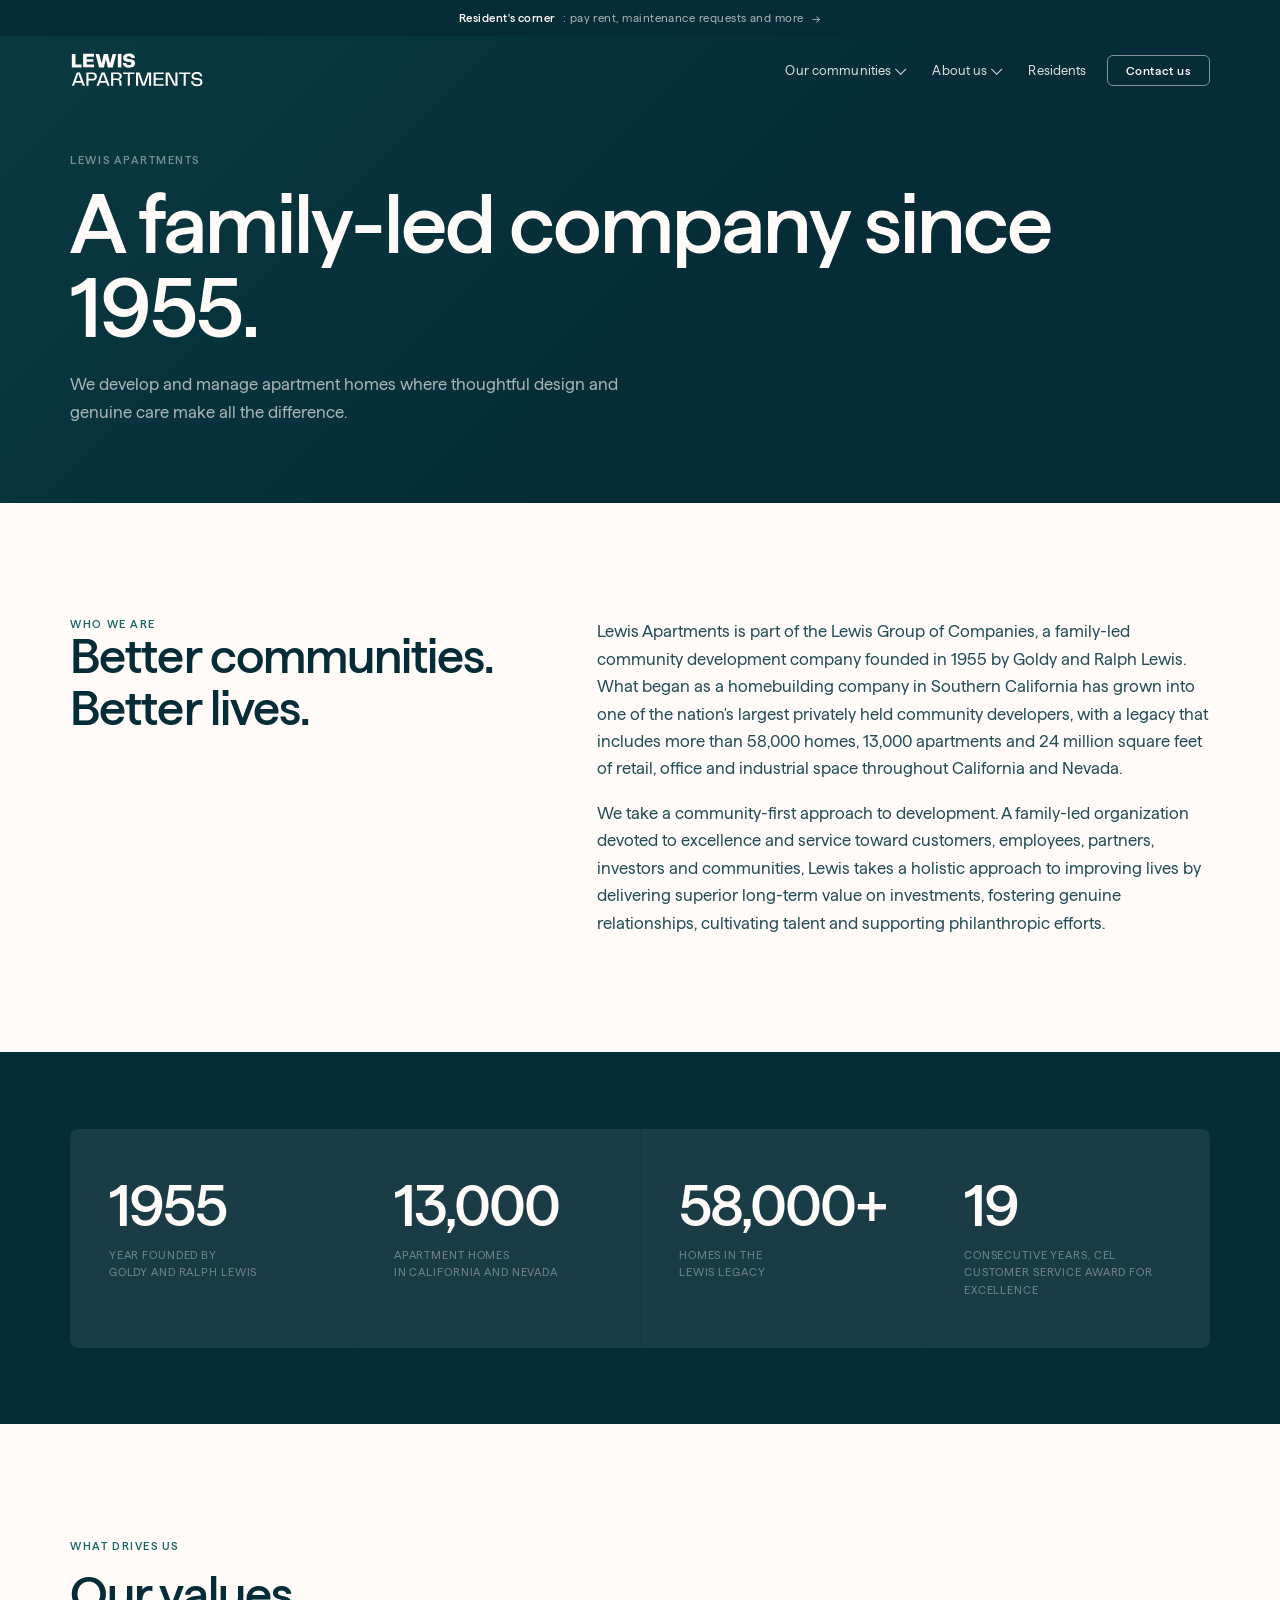
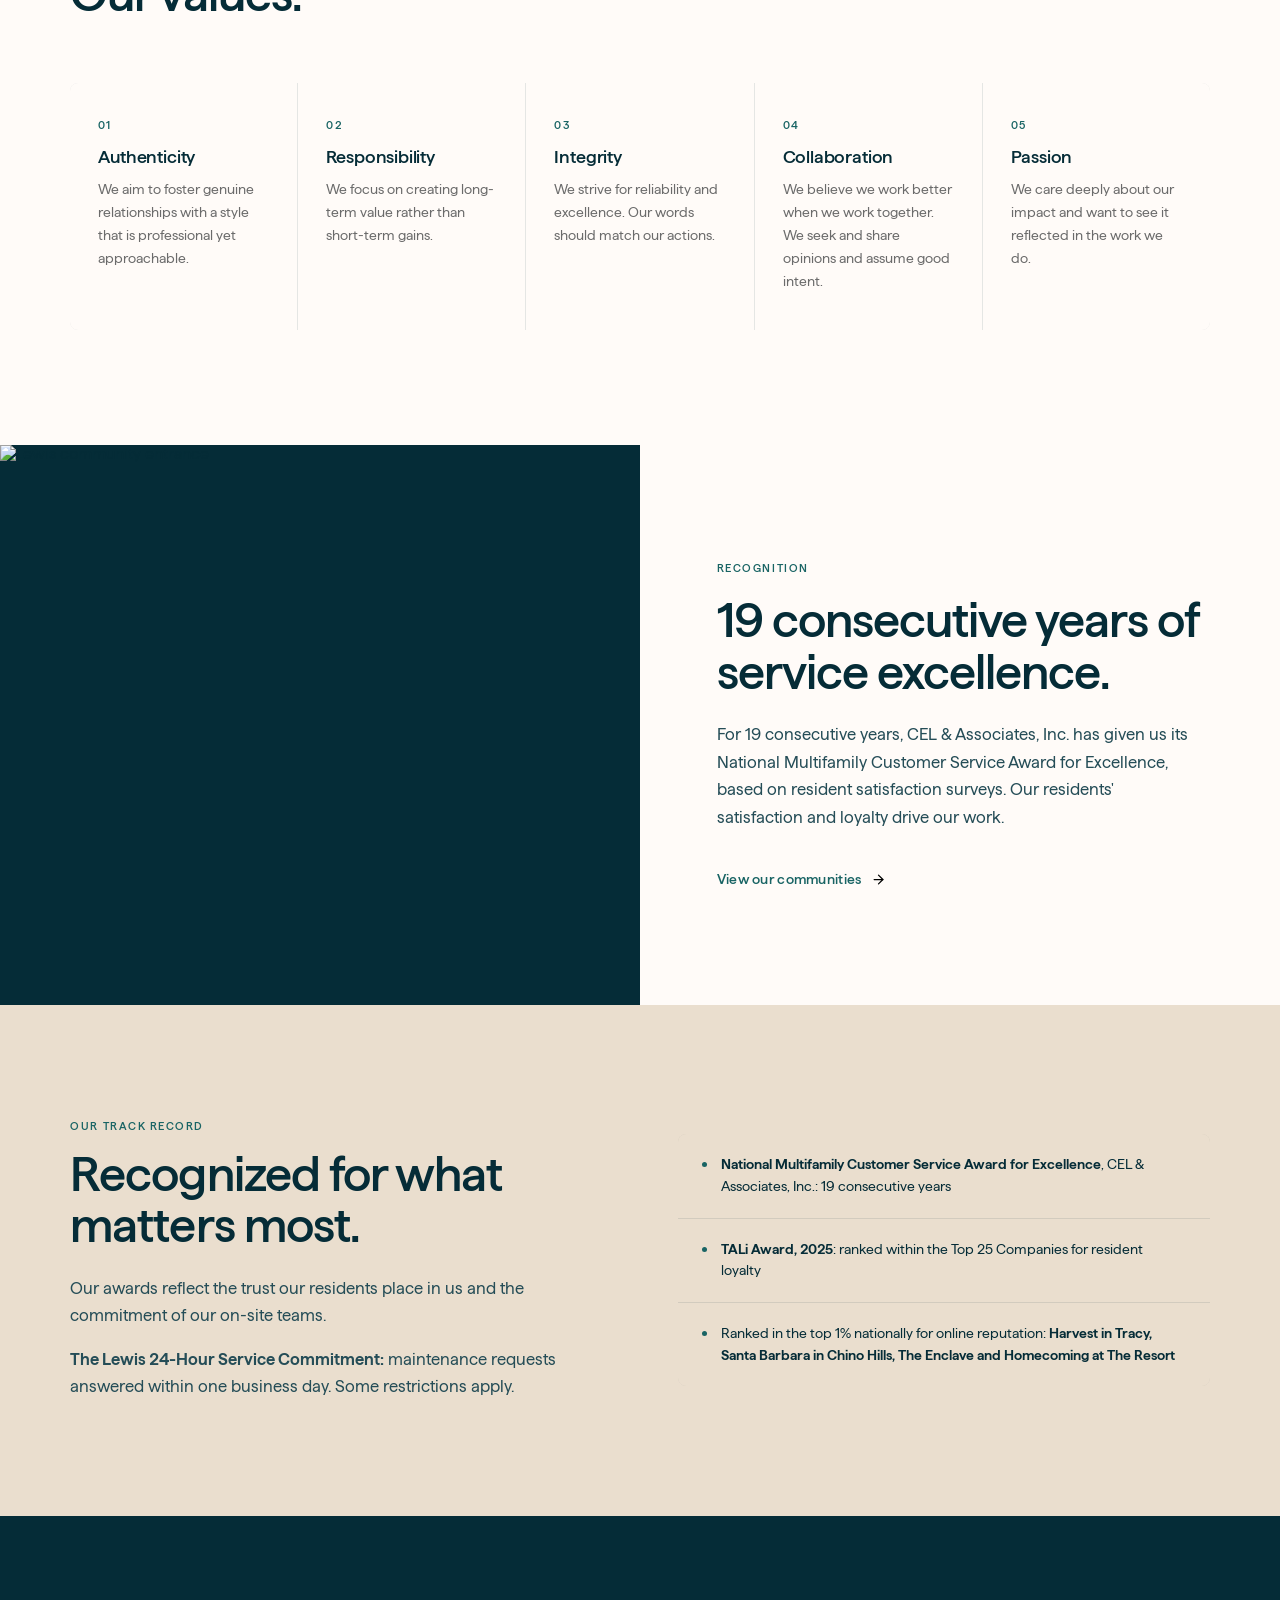
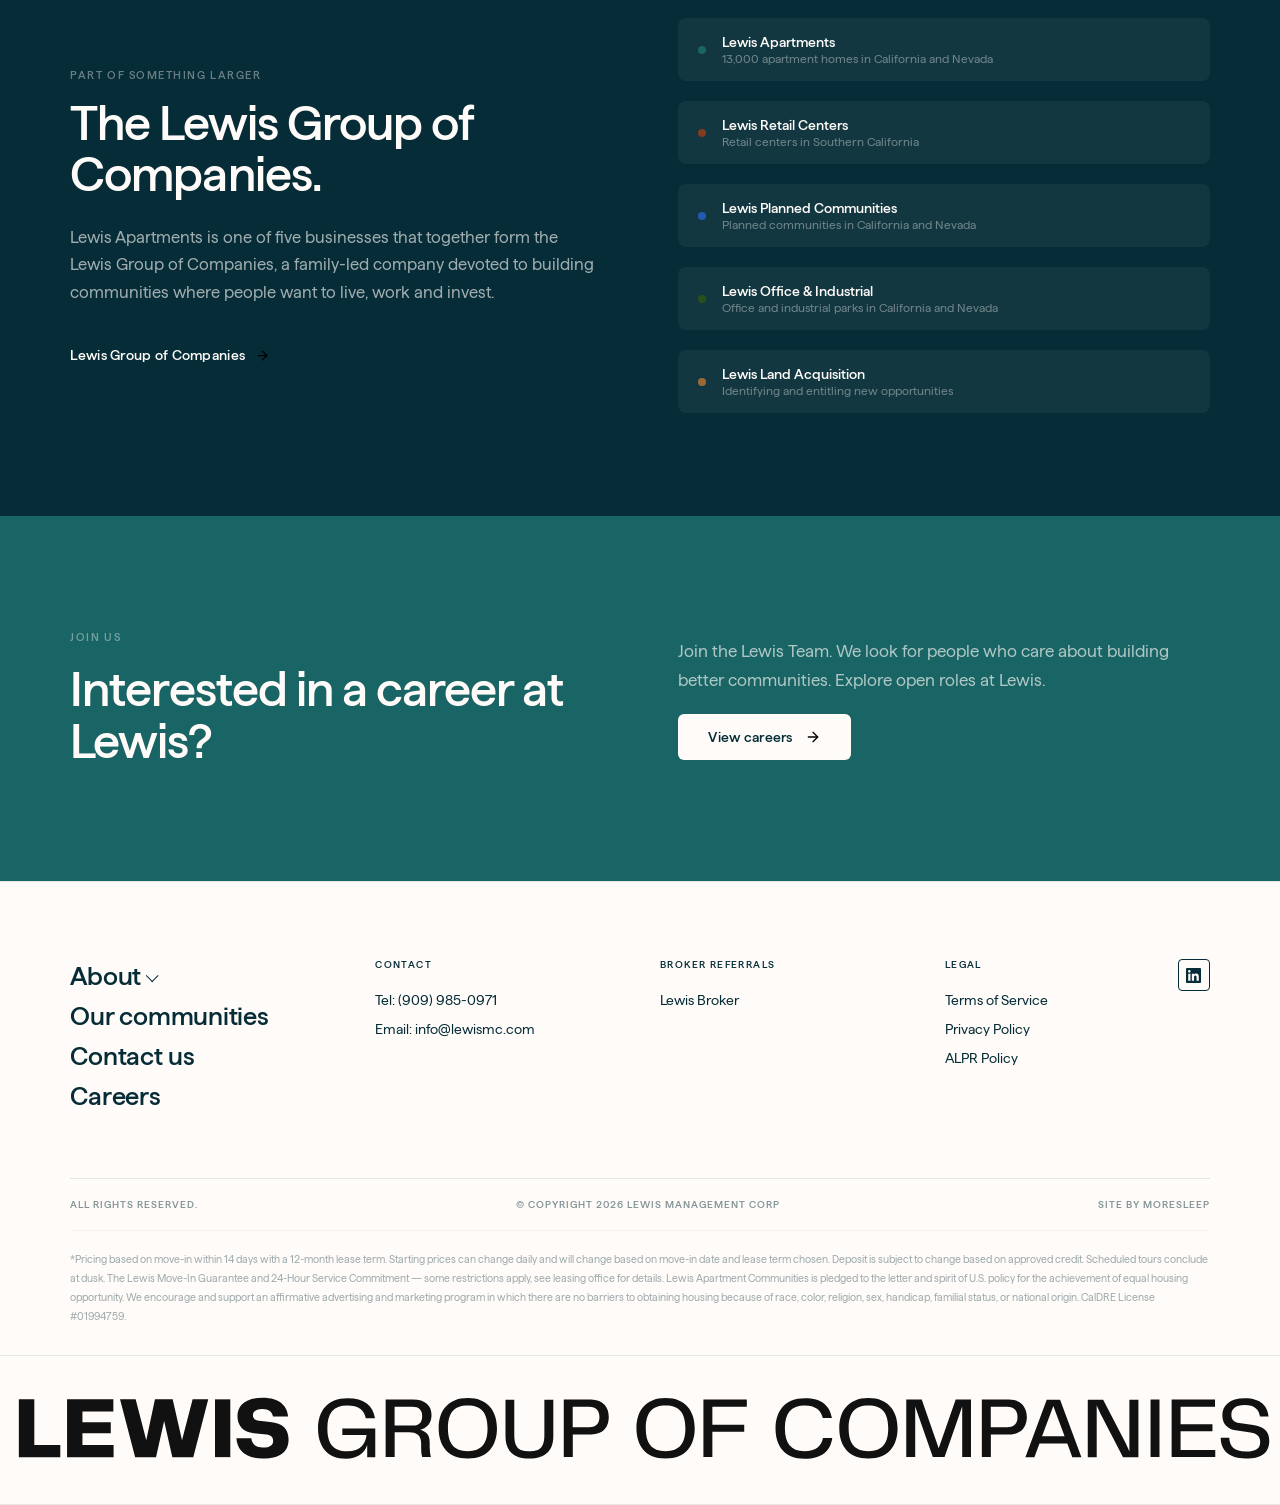
==== commit 92d4466b: "Fit five values and move the service commitment out of the award list Co-Authored-By: Claude Opus 5." ====
--- a/about-us/index.html
+++ b/about-us/index.html
@@ -84,6 +84,7 @@
   .split-img { min-height:360px; order:-1; }
   .stats-grid { grid-template-columns:1fr 1fr; }
   .values-grid { grid-template-columns:1fr 1fr; }
+  .values-grid .value-item:last-child { grid-column:1 / -1; }
 }
 @media(max-width:640px){
   .values-grid { grid-template-columns:1fr; }
@@ -191,12 +192,12 @@
         <p class="t-eyebrow">Our track record</p>
         <h2 class="t-h2" id="awards-h">Recognized for what matters most.</h2>
         <p class="t-body">Our awards reflect the trust our residents place in us and the commitment of our on-site teams.</p>
+        <p class="t-body" style="margin-top:16px;"><strong>The Lewis 24-Hour Service Commitment:</strong> maintenance requests answered within one business day. Some restrictions apply.</p>
       </div>
       <div class="award-list">
         <div class="award-row"><span class="award-dot"></span><span class="award-text"><strong>National Multifamily Customer Service Award for Excellence</strong>, CEL &amp; Associates, Inc.: 19 consecutive years</span></div>
         <div class="award-row"><span class="award-dot"></span><span class="award-text"><strong>TALi Award, 2025</strong>: ranked within the Top 25 Companies for resident loyalty</span></div>
         <div class="award-row"><span class="award-dot"></span><span class="award-text">Ranked in the top 1% nationally for online reputation: <strong>Harvest in Tracy, Santa Barbara in Chino Hills, The Enclave and Homecoming at The Resort</strong></span></div>
-        <p class="t-body" style="margin-top:20px;font-size:15px;"><strong>The Lewis 24-Hour Service Commitment:</strong> maintenance requests answered within one business day. Some restrictions apply.</p>
       </div>
     </div>
   </div>
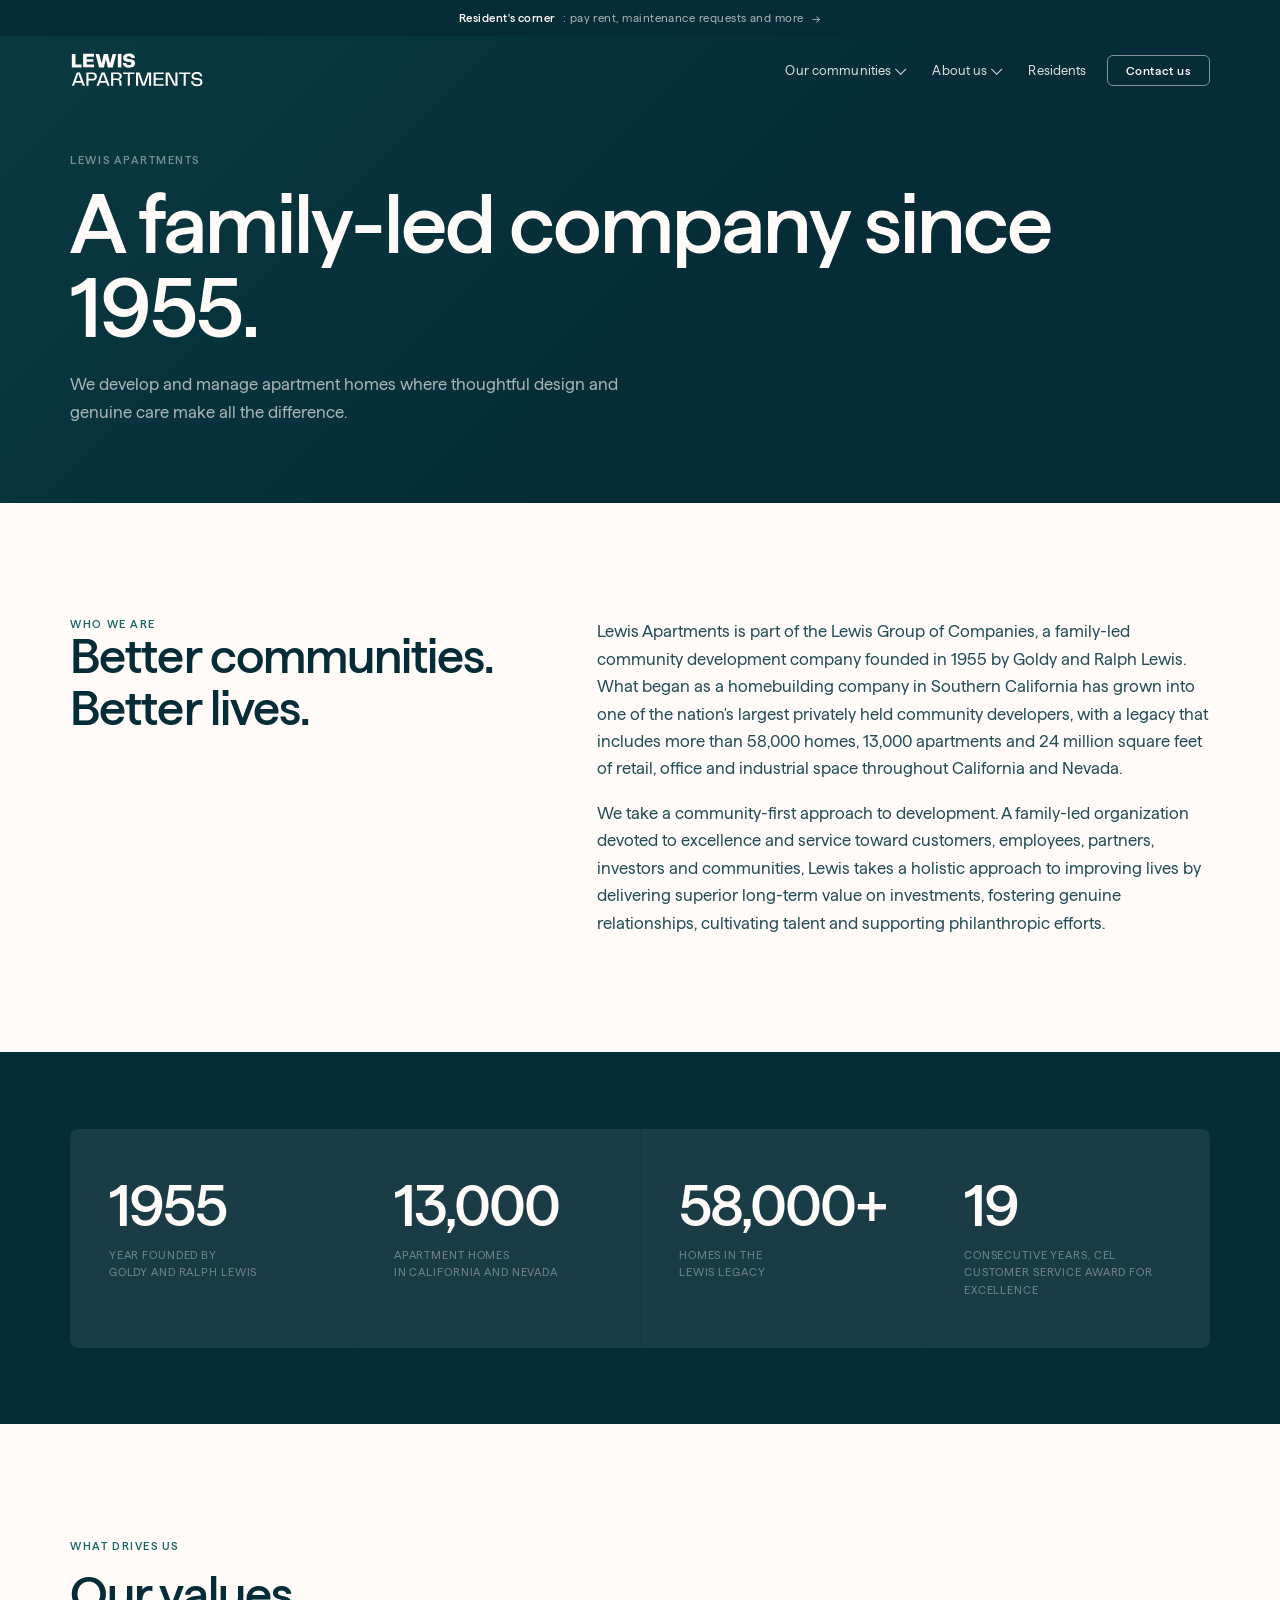
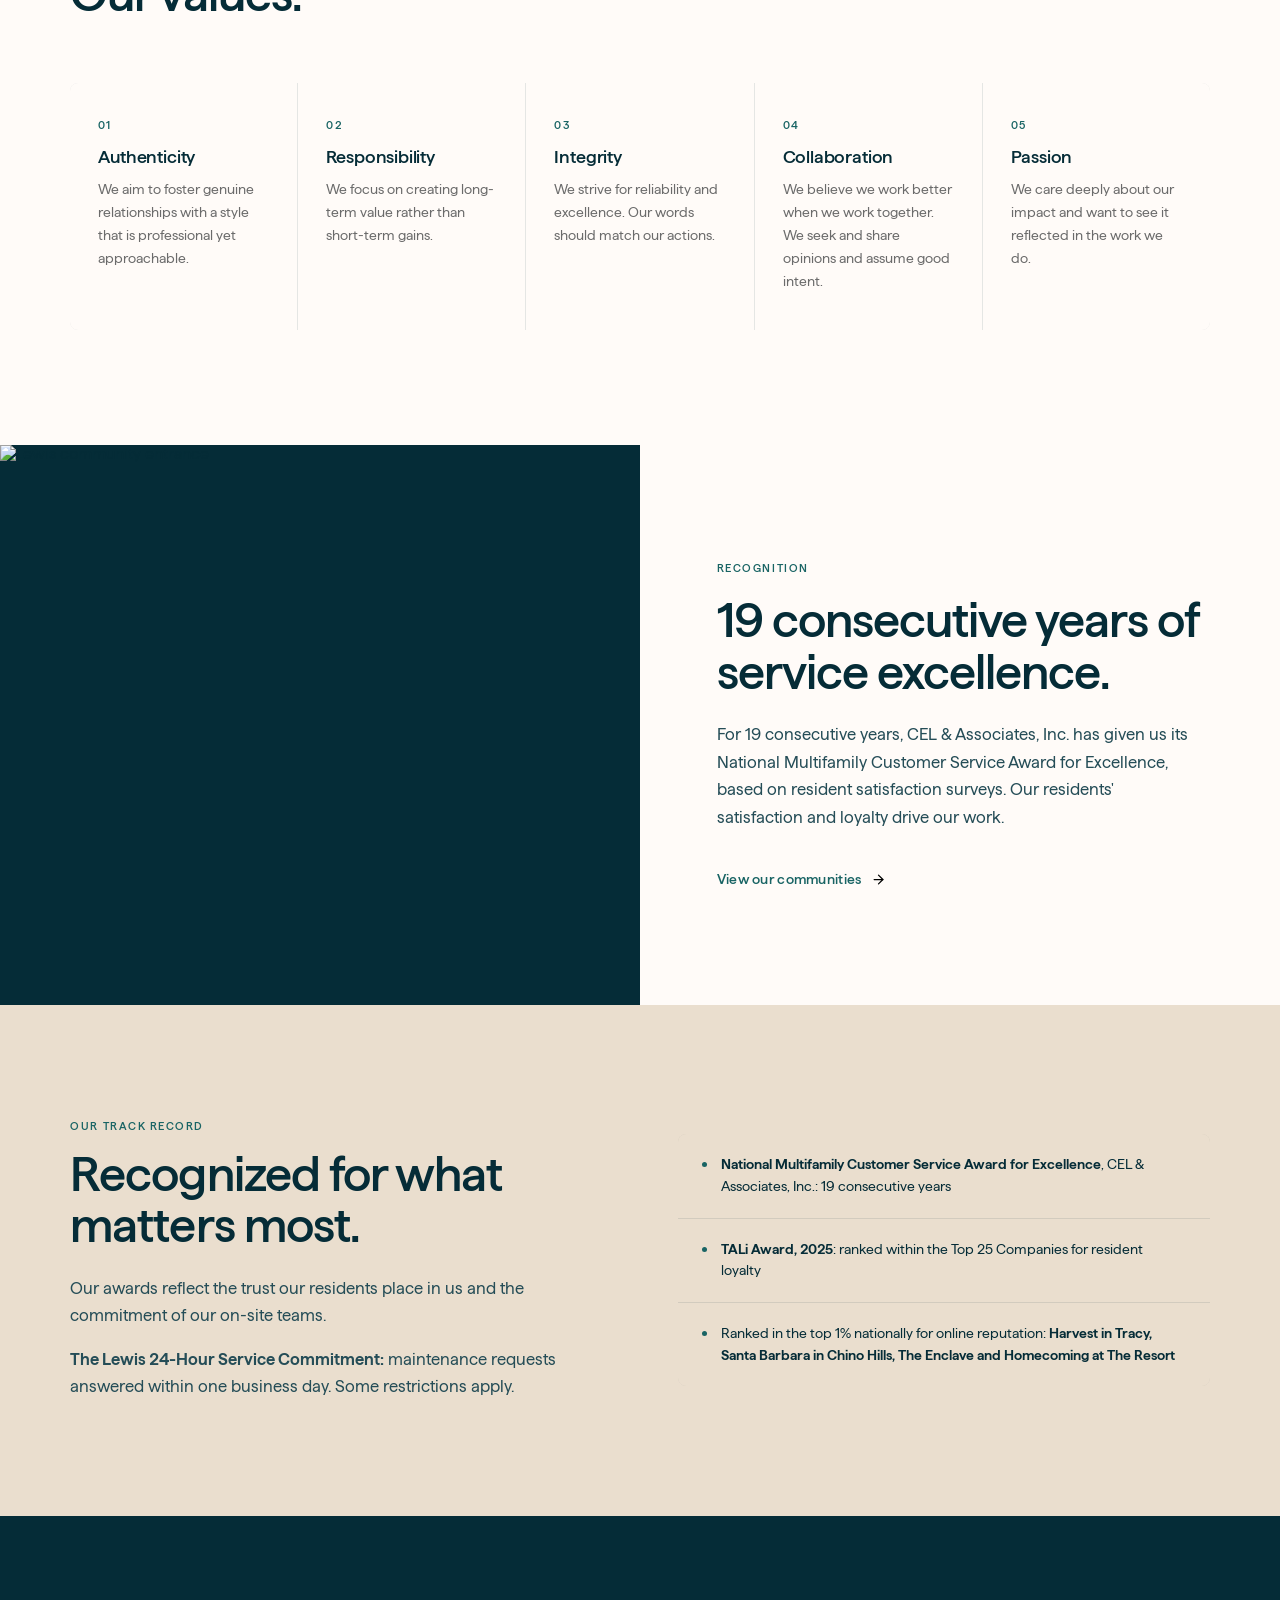
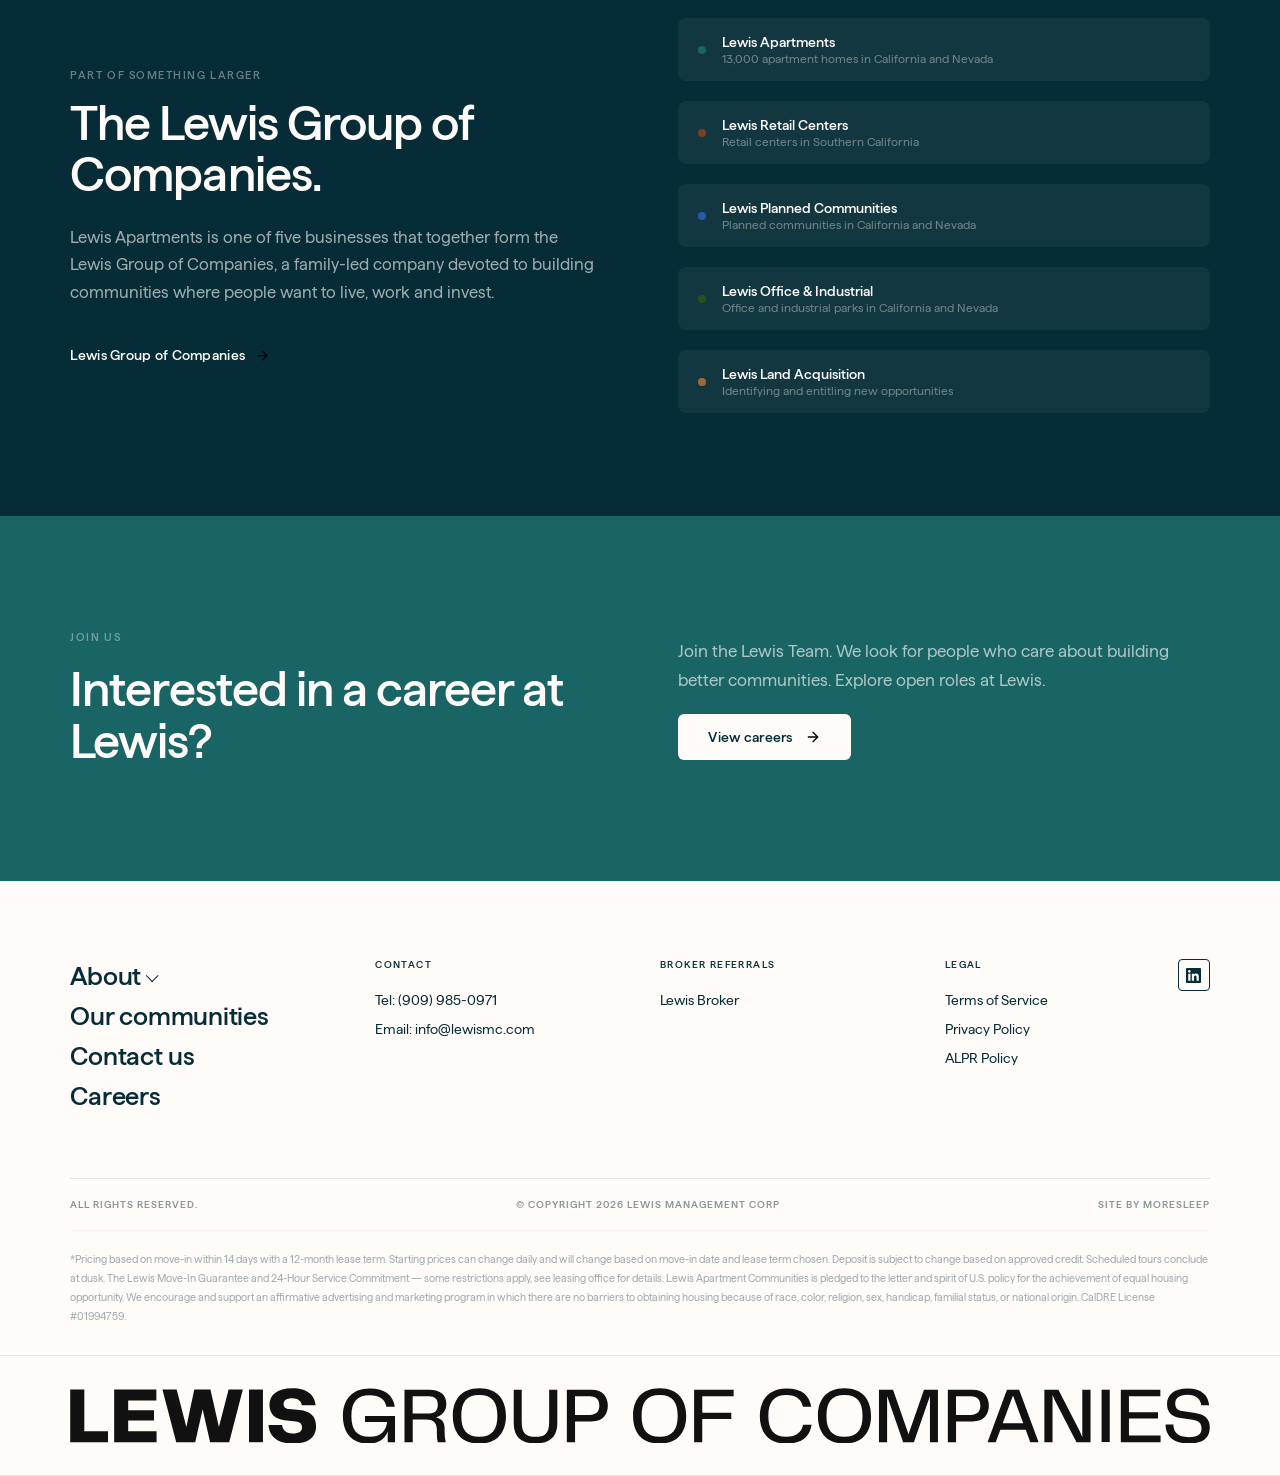
==== commit e7ff20e0: "Fix internal links, put the footer in the HTML, update the README 28 links pointed to /contact-us/ a" ====
--- a/about-us/index.html
+++ b/about-us/index.html
@@ -180,7 +180,7 @@
     <p class="t-eyebrow">Recognition</p>
     <h2 class="t-h2" id="recog-h">19 consecutive years of service excellence.</h2>
     <p class="t-body">For 19 consecutive years, CEL &amp; Associates, Inc. has given us its National Multifamily Customer Service Award for Excellence, based on resident satisfaction surveys. Our residents' satisfaction and loyalty drive our work.</p>
-    <a href="/our-communities/" class="cta-link cta-link-teal">View our communities</a>
+    <a href="../our-communities/" class="cta-link cta-link-teal">View our communities</a>
   </div>
 </section>
 
@@ -255,7 +255,136 @@
   </div>
 </section>
 
-<div id="footer-include"></div>
+<div id="footer-include" data-static="1">
+<!-- FOOTER — lewisgroupofcompanies.com layout ───────────── -->
+<footer aria-label="Site footer">
+  <div class="wrap">
+
+    <!-- Main grid: nav left + 3 info columns right -->
+    <div class="f-main">
+
+      <!-- Left: stacked nav links, large -->
+      <nav class="f-nav-col" aria-label="Footer navigation">
+        <ul role="list">
+          <li><a href="/lewis-apartments-website/about-us/">About <span class="f-chev"></span></a></li>
+          <li><a href="/lewis-apartments-website/our-communities/">Our communities</a></li>
+          <li><a href="/lewis-apartments-website/contact-us/">Contact us</a></li>
+          <li><a href="https://lewiscareers.com" target="_blank" rel="noopener">Careers</a></li>
+        </ul>
+      </nav>
+
+      <!-- Col 2: Contact -->
+      <div class="f-info-col">
+        <div class="f-info-head">Contact</div>
+        <div class="f-info-body">
+          <p>Tel: <a href="tel:9099850971">(909) 985-0971</a></p>
+          <p>Email: <a href="mailto:info@lewismc.com">info@lewismc.com</a></p>
+        </div>
+      </div>
+
+      <!-- Col 3: Broker Referrals -->
+      <div class="f-info-col">
+        <div class="f-info-head">Broker Referrals</div>
+        <div class="f-info-body">
+          <a href="http://lewisbroker.com" target="_blank" rel="noopener">Lewis Broker</a>
+        </div>
+      </div>
+
+      <!-- Col 4: Legal + LinkedIn -->
+      <div class="f-info-col" style="position:relative;">
+        <div class="f-info-head">Legal</div>
+        <div class="f-info-body">
+          <a href="https://lewisgroupofcompanies.com/terms-of-service/" target="_blank" rel="noopener">Terms of Service</a>
+          <a href="https://lewisgroupofcompanies.com/lewis-privacy-policy/" target="_blank" rel="noopener">Privacy Policy</a>
+          <a href="https://lewisgroupofcompanies.com/alpr-policy/" target="_blank" rel="noopener">ALPR Policy</a>
+        </div>
+        <!-- LinkedIn top-right -->
+        <a href="https://www.linkedin.com/company/the-lewis-group-of-companies"
+           target="_blank" rel="noopener"
+           class="f-linkedin"
+           aria-label="LinkedIn"
+           style="position:absolute;top:0;right:0;">
+          <svg viewBox="0 0 24 24" aria-hidden="true">
+            <path d="M20.447 20.452h-3.554v-5.569c0-1.328-.027-3.037-1.852-3.037-1.853 0-2.136 1.445-2.136 2.939v5.667H9.351V9h3.414v1.561h.046c.477-.9 1.637-1.85 3.37-1.85 3.601 0 4.267 2.37 4.267 5.455v6.286zM5.337 7.433a2.062 2.062 0 0 1-2.063-2.065 2.064 2.064 0 1 1 2.063 2.065zm1.782 13.019H3.555V9h3.564v11.452zM22.225 0H1.771C.792 0 0 .774 0 1.729v20.542C0 23.227.792 24 1.771 24h20.451C23.2 24 24 23.227 24 22.271V1.729C24 .774 23.2 0 22.222 0h.003z"/>
+          </svg>
+        </a>
+      </div>
+
+    </div>
+
+
+
+
+    <div class="f-bottom-bar">
+      <span>All rights reserved.</span>
+      <span>© Copyright 2026 Lewis Management Corp</span>
+      <a href="https://www.moresleep.net" target="_blank" rel="noopener">Site by MoreSleep</a>
+    </div>
+
+    <!-- Apartments legal disclaimer -->
+    <div class="f-disclaimer">
+      *Pricing based on move-in within 14 days with a 12-month lease term. Starting prices can change daily and will change based on move-in date and lease term chosen. Deposit is subject to change based on approved credit. Scheduled tours conclude at dusk. The Lewis Move-In Guarantee and 24-Hour Service Commitment — some restrictions apply, see leasing office for details. Lewis Apartment Communities is pledged to the letter and spirit of U.S. policy for the achievement of equal housing opportunity. We encourage and support an affirmative advertising and marketing program in which there are no barriers to obtaining housing because of race, color, religion, sex, handicap, familial status, or national origin. CalDRE License #01994759.
+    </div>
+
+  </div><!-- /.wrap -->
+
+  <!-- Wordmark — full viewport width, outside wrap -->
+  <div class="f-wordmark">
+    <a href="https://lewisgroupofcompanies.com" target="_blank" rel="noopener"
+       aria-label="Lewis Group of Companies">
+<svg xmlns="http://www.w3.org/2000/svg" viewBox="183 502 1553 75" role="img" aria-label="Lewis Group of Companies">
+<title>Lewis Group of Companies</title>
+<path fill="#000000" d="M693.8,564.1c0,5.8,1,9.7,1.5,11.7h-10.8c-0.6-1.8-1.4-5.5-1.4-11.3V559c0-10.3-5.7-14.1-14.9-14.1h-18v30.9
+			H639v-71.4h34.1c14.9,0,22.9,7.5,22.9,19.3c0,9.8-6,16.1-14,18.1c7.2,2.4,11.7,5.5,11.7,15.5V564.1z M684.4,524.5
+			c0-7-3.8-11.2-12.4-11.2h-21.9v23.4h22.3C681.5,536.8,684.4,532.2,684.4,524.5z"/>
+<path fill="#000000" d="M704.9,540.1c0-20.7,10.6-37.6,36.2-37.6c25.5,0,36.2,17,36.2,37.6c0,20.9-10.6,37.6-36.2,37.6
+			C715.5,577.7,704.9,561.1,704.9,540.1z M741,568.5c17.5,0,24.6-9.7,24.6-28.4s-7.1-28.4-24.6-28.4c-17.5,0-24.6,9.7-24.6,28.4
+			S723.5,568.5,741,568.5z"/>
+<path fill="#000000" d="M787.7,504.5h11.1v43.8c0,16.7,6.7,20.2,18.7,20.2c12,0,18.7-3.4,18.7-20.2v-43.8h11.1v45.4
+			c0,17.7-9.8,27.7-29.7,27.7c-20,0-29.7-9.9-29.7-27.7V504.5z"/>
+<path fill="#000000" d="M916.2,526c0,11.6-6.3,21.7-22.2,21.7h-22.5v28.1h-11.2v-71.4H894C909.8,504.5,916.2,514.7,916.2,526z
+			 M904.6,526c0-7.3-3.2-12.7-13.3-12.7h-19.9v25.4h19.9C901.4,538.8,904.6,533.3,904.6,526z"/>
+<path fill="#000000" d="M950.6,540.1c0-20.7,10.6-37.6,36.2-37.6c25.5,0,36.2,17,36.2,37.6c0,20.9-10.6,37.6-36.2,37.6
+			C961.2,577.7,950.6,561.1,950.6,540.1z M986.8,568.5c17.5,0,24.6-9.7,24.6-28.4s-7.1-28.4-24.6-28.4c-17.5,0-24.6,9.7-24.6,28.4
+			S969.3,568.5,986.8,568.5z"/>
+<path fill="#000000" d="M1044.9,513.4v22.3h39.6v8.7h-39.6v31.4h-11.1v-71.4h53.9v8.9H1044.9z"/>
+<path fill="#000000" d="M1202.6,540.1c0-20.7,10.6-37.6,36.2-37.6c25.5,0,36.2,17,36.2,37.6c0,20.9-10.6,37.6-36.2,37.6
+			C1213.2,577.7,1202.6,561.1,1202.6,540.1z M1238.8,568.5c17.5,0,24.6-9.7,24.6-28.4s-7.1-28.4-24.6-28.4
+			c-17.5,0-24.6,9.7-24.6,28.4S1221.3,568.5,1238.8,568.5z"/>
+<path fill="#000000" d="M1366.4,575.8h-11.1V513l-21.9,62.8h-14.6l-21.9-62.8v62.8h-11.1v-71.4h19.2l21.1,60.6l21.1-60.6h19V575.8z"/>
+<path fill="#000000" d="M1435.6,526c0,11.6-6.3,21.7-22.2,21.7h-22.5v28.1h-11.2v-71.4h33.7C1429.3,504.5,1435.6,514.7,1435.6,526z
+			 M1424,526c0-7.3-3.2-12.7-13.3-12.7h-19.9v25.4h19.9C1420.8,538.8,1424,533.3,1424,526z"/>
+<path fill="#000000" d="M1485.9,558.9h-34.6l-6.3,17h-11.2l26.5-71.4h16.6l26.5,71.4h-11.3L1485.9,558.9z M1482.5,550l-14-37.7
+			l-14,37.7H1482.5z"/>
+<path fill="#000000" d="M1574.2,504.5v71.4h-19.1l-27.5-53.1c-2-4.1-3.9-7.8-5.2-11.3v64.4h-11.1v-71.4h19.1l27.6,53.3
+			c1.5,2.9,3.4,7.3,5,11.1v-64.4H1574.2z"/>
+<path fill="#000000" d="M1669.7,566.9v8.9h-54.2v-71.4h53.9v8.9h-42.8v21.6h39.6v8.7h-39.6v23.3H1669.7z"/>
+<path fill="#000000" d="M1687.1,551.9c0.3,10.8,6.5,17.1,20.6,17.1c14.4,0,17.8-4.9,17.8-12.2c0-6.7-4-10.3-12-11.5l-16.5-2.4
+			c-12.1-1.7-18.5-8.1-18.5-19.2c0-11.9,8.8-21.1,27.9-21.1c20.1,0,28.6,10.1,29.5,22.9h-10.7c-1.1-8.6-6.8-14.3-18.9-14.3
+			c-11.6,0-16.6,5-16.6,12.2c0,5.3,2.9,9.1,9.6,10.1l17.5,2.6c12.5,1.8,20,7.5,20,19.3c0,14.1-8.6,22.2-29,22.2
+			c-23.4,0-31.3-12.2-31.3-25.7H1687.1z"/>
+<path fill="#000000" d="M1589.3,575.7v-71.4h11.1v71.4H1589.3z"/>
+<path fill="#000000" d="M1182.4,551.8c-2,10.5-9.2,16.7-23.1,16.7c-17,0-24.3-9.9-24.3-28.4s7.6-28.4,24.6-28.4
+			c13.3,0,20.2,5.7,22.5,15.7h11.4c-2.6-15.5-12.5-24.8-33.7-24.8c-25.2,0-36.4,16.6-36.4,37.6c0,21.3,10.8,37.6,36.1,37.6
+			c21.9,0,32.1-9.9,34.4-25.8H1182.4z"/>
+<path fill="#000000" d="M585.1,548.3h30.2c-1.4,10.8-7.3,20.3-24,20.3c-17.8,0-24.7-10.1-24.7-28.4c0-18.6,7.3-28.4,24.6-28.4
+			c14.2,0,21.1,5.3,23.1,15.7h11.5c-2.6-16-13.2-24.8-34.2-24.8c-25.3,0-36.6,16.4-36.6,37.6c0,21.3,10.6,37.6,34.7,37.6
+			c13.8,0,23.1-6.7,26.4-17v15.1h10v-35.7h-40.9V548.3z"/>
+<path fill="#000000" d="M183.3,504.1h19.2v56.8h32.3v15h-51.5V504.1z"/>
+<path fill="#000000" d="M262.2,560.9H301v15h-57.8v-71.8h57.5v15h-38.4v13.3h35.2v13.9h-35.2V560.9z"/>
+<path fill="#000000" d="M399.2,504.1h19.4l-18.6,71.8h-26l-10.2-44.8l-10.1,44.8h-25.9L309,504.1h19.4l13.2,50.9l10.8-50.9h22
+			L386,555L399.2,504.1z"/>
+<path fill="#000000" d="M427,575.9v-71.8h19v71.8H427z"/>
+<path fill="#000000" d="M486.6,563.9c9.2,0,12.6-3.2,12.6-8.2s-2.8-7.1-8.2-7.9l-15.7-1.7c-13-1.5-20.4-8.9-20.4-21.1
+			c0-13.5,10.2-22.8,30.9-22.8c22.1,0,31,10.6,32,23.3H499c-0.8-5.7-5.1-9.5-13.2-9.5c-7.3,0-11.7,2.9-11.7,7.7c0,3.7,2.2,6.4,7.7,7
+			l13.7,1.4c15.8,1.5,22.9,9,22.9,21.9c0,14.1-8.9,23.7-32.2,23.7c-23.3,0-31.9-12.3-32.6-25.2h18.5
+			C472.6,558.5,476.5,563.9,486.6,563.9L486.6,563.9z"/>
+</svg>
+    </a>
+  </div>
+
+</footer>
+</div><!-- /footer-include -->
 <script src="../js/includes.js"></script>
 </body>
 </html>
--- a/includes/shared.css
+++ b/includes/shared.css
@@ -873,10 +873,10 @@
 /* Footer wordmark SVG keeps its black fills */
 .f-wordmark svg path { fill: #111111; }
 .f-wordmark {
-  /* Direct child of footer — no wrap, naturally full width */
+  /* Same side margins as the page content */
   border-top: 1px solid var(--border);
   border-bottom: 1px solid var(--border);
-  padding: clamp(20px, 2.5vw, 36px) 0;
+  padding: clamp(20px, 2.5vw, 36px) var(--pad);
   overflow: hidden;
 }
 .f-wordmark a {
@@ -884,7 +884,7 @@
   line-height: 0;
 }
 .f-wordmark svg {
-  /* Fill full footer width = full viewport width */
+  /* Fill the content width */
   width: 100%;
   height: auto;
   display: block;
